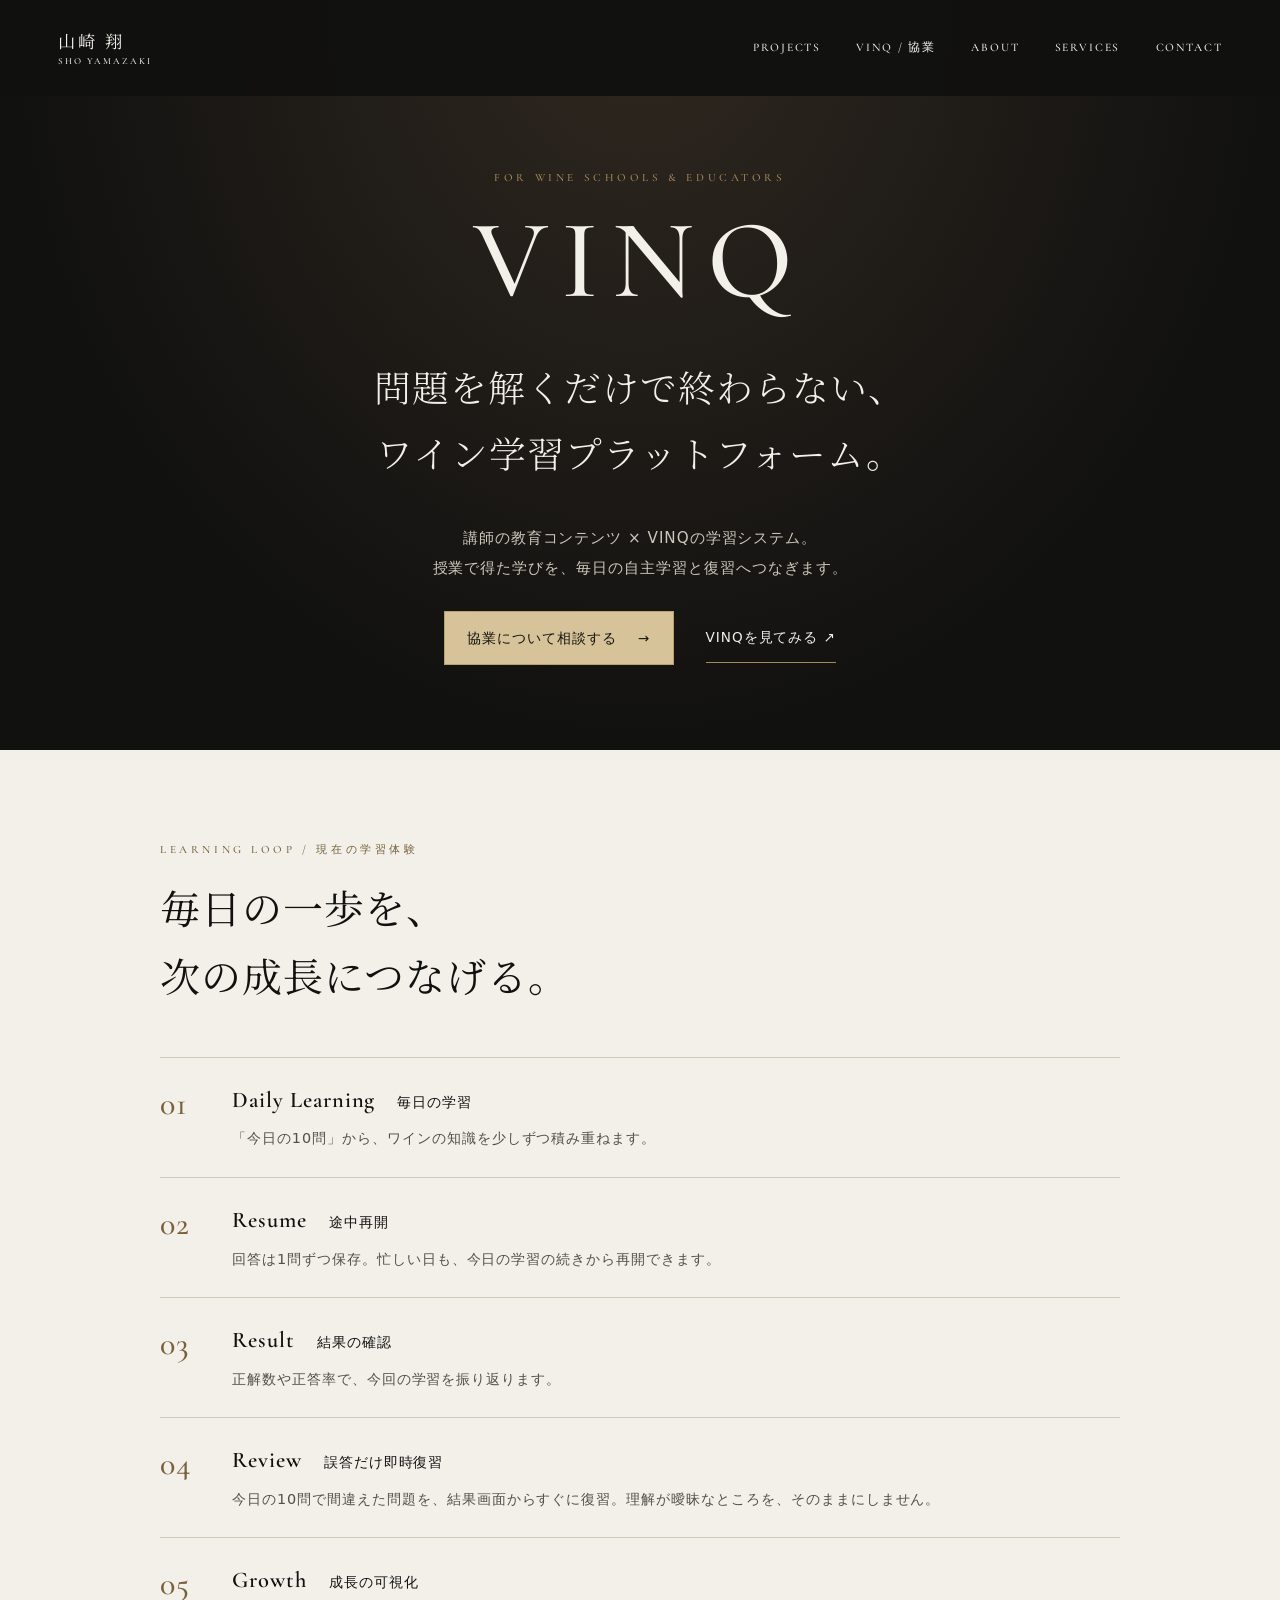
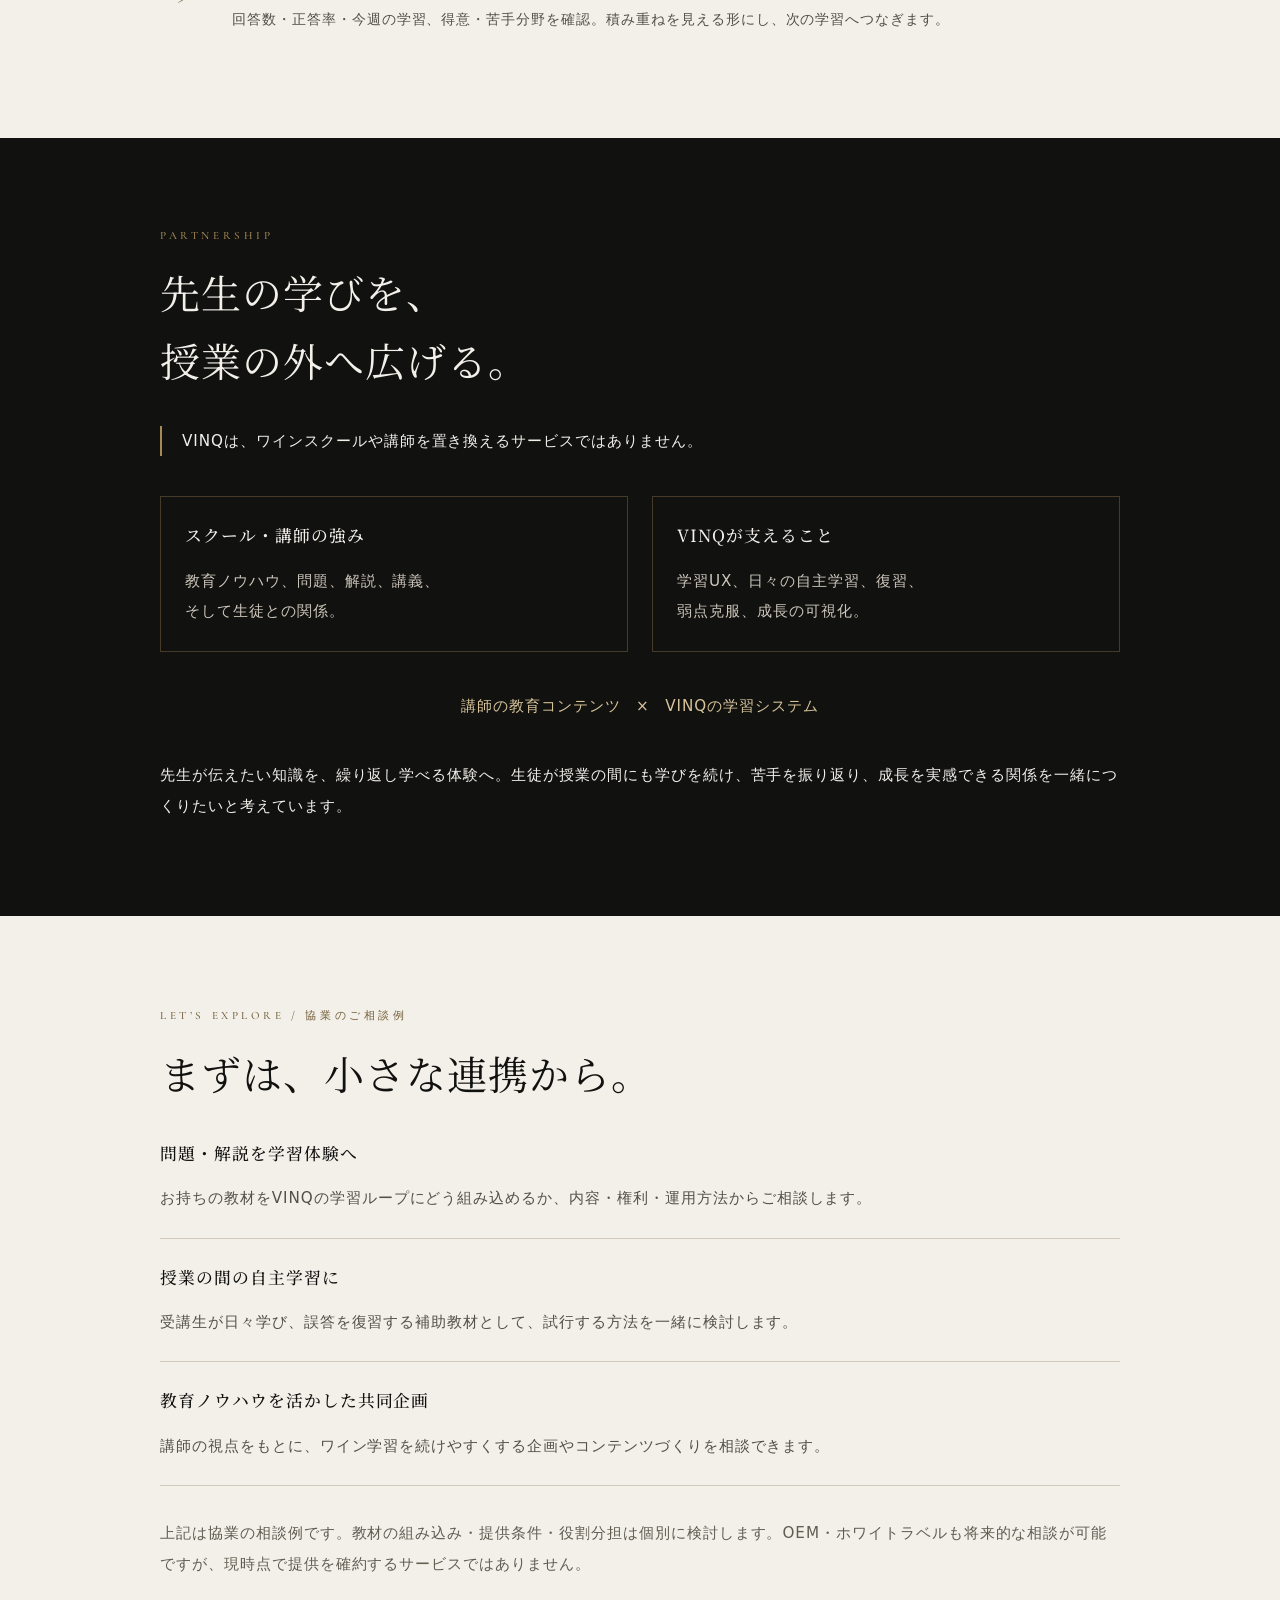
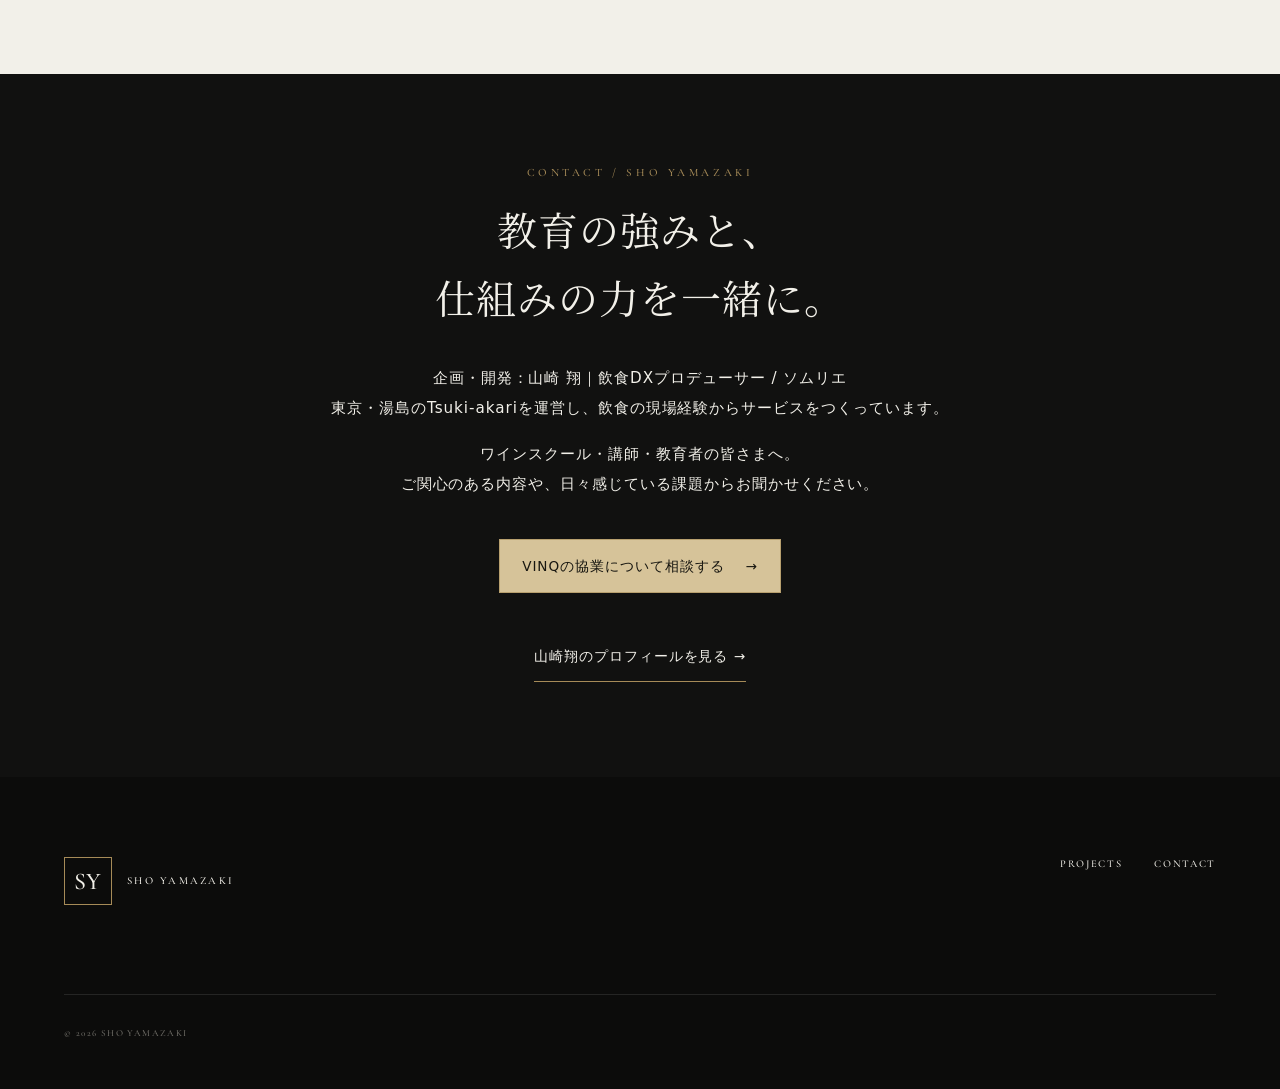
==== vinq/index.html @ 18609dec "Position personal portfolio for food DX and VINQ partnerships" ====
<!doctype html>
<html lang="ja">
<head>
  <meta charset="UTF-8">
  <meta name="viewport" content="width=device-width, initial-scale=1.0">
  <meta name="description" content="講師の教育コンテンツ × VINQの学習システム。毎日の学習・途中再開・結果・誤答復習・成長の可視化で、授業の外の自主学習を支える協業をご相談いただけます。">
  <meta name="theme-color" content="#10100f">
  <meta property="og:title" content="VINQ｜ワインスクール・講師向け協業のご案内">
  <meta property="og:description" content="講師の教育コンテンツ × VINQの学習システム。毎日の学習・途中再開・結果・誤答復習・成長の可視化で、授業の外の自主学習を支える協業をご相談いただけます。">
  <meta property="og:image" content="https://jugged1984-sketch.github.io/sommelier-yamazaki/1000002187.jpg">
  <meta property="og:type" content="website">
  <meta property="og:locale" content="ja_JP">
  <meta property="og:site_name" content="山崎 翔 / Sho Yamazaki">
  <meta name="twitter:card" content="summary_large_image">
  <meta name="twitter:title" content="VINQ｜ワインスクール・講師向け協業のご案内">
  <meta name="twitter:description" content="講師の教育コンテンツ × VINQの学習システム。毎日の学習・途中再開・結果・誤答復習・成長の可視化で、授業の外の自主学習を支える協業をご相談いただけます。">
  <meta name="twitter:image" content="https://jugged1984-sketch.github.io/sommelier-yamazaki/1000002187.jpg">
  <title>VINQ｜ワインスクール・講師向け協業のご案内｜山崎 翔</title>
  <link rel="canonical" href="https://jugged1984-sketch.github.io/sommelier-yamazaki/vinq/">
  <meta property="og:url" content="https://jugged1984-sketch.github.io/sommelier-yamazaki/vinq/">
  <meta property="og:image:alt" content="ワイングラスに注がれる赤ワイン">
  <link rel="icon" href="../favicon.svg" type="image/svg+xml">
  <link rel="preconnect" href="https://fonts.googleapis.com">
  <link rel="preconnect" href="https://fonts.gstatic.com" crossorigin>
  <link href="https://fonts.googleapis.com/css2?family=Cormorant+Garamond:wght@400;500;600&family=Noto+Serif+JP:wght@300;400;500&display=swap" rel="stylesheet">
  <link rel="stylesheet" href="../styles.css">
  <script src="../script.js" defer></script>
</head>
<body class="vinq-page">
  <a class="skip-link" href="#main">本文へ移動</a>
  <header class="site-header" data-header>
    <a class="brand" href="../#top" aria-label="山崎 翔 / Sho Yamazaki ホーム">
      <strong>山崎 翔</strong><small>SHO YAMAZAKI</small>
    </a>
    <button class="menu-button" type="button" aria-expanded="false" aria-controls="navigation"><span></span><span></span><span class="sr-only">メニューを開く</span></button>
    <nav id="navigation" class="navigation" aria-label="メインナビゲーション">
      <a href="../#places">Projects</a><a href="./" aria-current="page">VINQ / 協業</a><a href="../#about">About</a><a href="../#services">Services</a><a href="../#contact">Contact</a>
    </nav>
  </header>


  <main id="main">
    <section class="vinq-intro" aria-labelledby="vinq-title">
      <p class="eyebrow">FOR WINE SCHOOLS &amp; EDUCATORS</p>
      <h1 id="vinq-title">VINQ</h1>
      <p class="vinq-tagline">問題を解くだけで終わらない、<br>ワイン学習プラットフォーム。</p>
      <p class="vinq-intro-copy">講師の教育コンテンツ × VINQの学習システム。<br>授業で得た学びを、毎日の自主学習と復習へつなぎます。</p>
      <div class="hero-actions"><a class="dx-button" href="../?inquiry=vinq#inquiry-form">協業について相談する <span aria-hidden="true">→</span></a><a class="dx-link" href="https://vinq.vercel.app/" target="_blank" rel="noopener noreferrer">VINQを見てみる <span aria-hidden="true">↗</span></a></div>
    </section>
    <section class="vinq-section vinq-paper" aria-labelledby="loop-title">
      <p class="eyebrow">LEARNING LOOP / 現在の学習体験</p><h2 id="loop-title">毎日の一歩を、<br>次の成長につなげる。</h2>
      <ol class="learning-loop">
        <li><span class="step-number">01</span><div><h3>Daily Learning <small>毎日の学習</small></h3><p>「今日の10問」から、ワインの知識を少しずつ積み重ねます。</p></div></li>
        <li><span class="step-number">02</span><div><h3>Resume <small>途中再開</small></h3><p>回答は1問ずつ保存。忙しい日も、今日の学習の続きから再開できます。</p></div></li>
        <li><span class="step-number">03</span><div><h3>Result <small>結果の確認</small></h3><p>正解数や正答率で、今回の学習を振り返ります。</p></div></li>
        <li><span class="step-number">04</span><div><h3>Review <small>誤答だけ即時復習</small></h3><p>今日の10問で間違えた問題を、結果画面からすぐに復習。理解が曖昧なところを、そのままにしません。</p></div></li>
        <li><span class="step-number">05</span><div><h3>Growth <small>成長の可視化</small></h3><p>回答数・正答率・今週の学習、得意・苦手分野を確認。積み重ねを見える形にし、次の学習へつなぎます。</p></div></li>
      </ol>
    </section>
    <section class="vinq-section" aria-labelledby="partner-title">
      <p class="eyebrow">PARTNERSHIP</p><h2 id="partner-title">先生の学びを、<br>授業の外へ広げる。</h2>
      <p class="vinq-statement">VINQは、ワインスクールや講師を置き換えるサービスではありません。</p>
      <div class="partnership-grid"><div><h3>スクール・講師の強み</h3><p>教育ノウハウ、問題、解説、講義、<br>そして生徒との関係。</p></div><div><h3>VINQが支えること</h3><p>学習UX、日々の自主学習、復習、<br>弱点克服、成長の可視化。</p></div></div>
      <p class="partnership-formula">講師の教育コンテンツ <span>×</span> VINQの学習システム</p>
      <p>先生が伝えたい知識を、繰り返し学べる体験へ。生徒が授業の間にも学びを続け、苦手を振り返り、成長を実感できる関係を一緒につくりたいと考えています。</p>
    </section>
    <section class="vinq-section vinq-paper" aria-labelledby="ideas-title">
      <p class="eyebrow">LET’S EXPLORE / 協業のご相談例</p><h2 id="ideas-title">まずは、小さな連携から。</h2>
      <div class="collab-ideas"><article><h3>問題・解説を学習体験へ</h3><p>お持ちの教材をVINQの学習ループにどう組み込めるか、内容・権利・運用方法からご相談します。</p></article><article><h3>授業の間の自主学習に</h3><p>受講生が日々学び、誤答を復習する補助教材として、試行する方法を一緒に検討します。</p></article><article><h3>教育ノウハウを活かした共同企画</h3><p>講師の視点をもとに、ワイン学習を続けやすくする企画やコンテンツづくりを相談できます。</p></article></div>
      <p class="scope-note">上記は協業の相談例です。教材の組み込み・提供条件・役割分担は個別に検討します。OEM・ホワイトラベルも将来的な相談が可能ですが、現時点で提供を確約するサービスではありません。</p>
    </section>
    <section class="vinq-section vinq-closing" aria-labelledby="talk-title">
      <p class="eyebrow">CONTACT / SHO YAMAZAKI</p><h2 id="talk-title">教育の強みと、<br>仕組みの力を一緒に。</h2>
      <p>企画・開発：山崎 翔｜飲食DXプロデューサー / ソムリエ<br>東京・湯島のTsuki-akariを運営し、飲食の現場経験からサービスをつくっています。</p>
      <p>ワインスクール・講師・教育者の皆さまへ。<br>ご関心のある内容や、日々感じている課題からお聞かせください。</p>
      <a class="dx-button" href="../?inquiry=vinq#inquiry-form">VINQの協業について相談する <span aria-hidden="true">→</span></a>
      <p><a class="dx-link" href="../#about">山崎翔のプロフィールを見る →</a></p>
    </section>
  </main>
  <footer><a class="brand footer-brand" href="../"><span>SY</span><small>SHO YAMAZAKI</small></a><div><a href="../#places">PROJECTS</a><a href="../#contact">CONTACT</a></div><p>© <span data-year></span> SHO YAMAZAKI</p></footer>
</body>
</html>
---- styles.css ----
:root{--ink:#111110;--charcoal:#191918;--paper:#f2f0e9;--muted:#a5a197;--gold:#a68b58;--line:rgba(166,139,88,.35);--serif:"Cormorant Garamond","Times New Roman",serif;--jp:"Noto Serif JP",serif}*{box-sizing:border-box}html{scroll-behavior:smooth;overflow-x:hidden}body{margin:0;overflow-x:hidden;background:var(--ink);color:var(--paper);font-family:var(--jp);font-weight:300;letter-spacing:.06em}a{color:inherit;text-decoration:none}.skip-link{position:fixed;top:-4rem;left:1rem;z-index:100;background:var(--paper);color:var(--ink);padding:.8rem}.skip-link:focus{top:1rem}.sr-only{position:absolute;width:1px;height:1px;overflow:hidden;clip:rect(0,0,0,0)}.site-header{position:fixed;z-index:20;top:0;left:0;width:100%;height:96px;padding:0 4.5vw;display:flex;align-items:center;justify-content:space-between;border-bottom:1px solid transparent;transition:.4s}.site-header.scrolled{height:72px;background:rgba(17,17,16,.94);border-color:rgba(255,255,255,.1);backdrop-filter:blur(12px)}.brand{display:flex;align-items:center;gap:15px}.brand>span{font:500 1.5rem var(--serif);letter-spacing:.04em;border:1px solid var(--gold);width:48px;height:48px;display:grid;place-items:center}.brand small{font:500 .67rem var(--serif);letter-spacing:.21em;line-height:1.5;max-width:115px}.navigation{display:flex;gap:2.2rem;font:500 .72rem var(--serif);letter-spacing:.16em;text-transform:uppercase}.navigation a{position:relative}.navigation a:after{content:"";position:absolute;left:0;bottom:-8px;width:0;border-bottom:1px solid var(--gold);transition:.3s}.navigation a:hover:after,.navigation a:focus-visible:after{width:100%}.menu-button{display:none;background:none;border:0;color:white}.hero{height:100svh;min-height:680px;position:relative;display:grid;place-items:center;overflow:hidden;background:radial-gradient(circle at 68% 48%,#382922 0,transparent 23%),linear-gradient(120deg,#0d0d0c 15%,#191817 58%,#0d0d0c)}.hero:before{content:"";position:absolute;inset:0;opacity:.22;background:repeating-linear-gradient(118deg,transparent 0 80px,rgba(255,255,255,.03) 81px 82px)}.hero-glow{position:absolute;width:28vw;height:70vh;right:14%;top:16%;border-radius:50%;background:radial-gradient(ellipse,rgba(144,45,32,.38),rgba(10,10,9,0) 67%);filter:blur(15px);transform:rotate(-18deg)}.hero-inner{text-align:center;z-index:1}.eyebrow{font:500 .7rem var(--serif);letter-spacing:.32em;color:var(--gold);text-transform:uppercase}.hero h1{margin:2.5rem 0 2rem;font:400 clamp(4.2rem,10.5vw,10.5rem)/.72 var(--serif);letter-spacing:.02em}.hero h1 span{display:block}.hero h1 span:last-child{font-size:.62em;letter-spacing:.14em;margin-top:.6em}.hero-copy{font-size:clamp(1.1rem,1.7vw,1.5rem);line-height:2.15;letter-spacing:.17em}.scroll-cue{position:absolute;bottom:0;left:5vw;display:flex;flex-direction:column;align-items:center;gap:12px;font:500 .58rem var(--serif);letter-spacing:.25em}.scroll-cue i{height:65px;border-left:1px solid var(--gold)}.section{padding:10rem 6vw;display:grid;grid-template-columns:10% 1fr 36%;gap:7vw}.section-label{color:var(--gold);font:500 .65rem var(--serif);letter-spacing:.26em}.section-label span{display:block;padding-bottom:1.2rem;border-bottom:1px solid var(--line)}.section-label p{writing-mode:vertical-rl;margin:1.5rem auto}.about{background:var(--paper);color:var(--ink);align-items:center}.about h2,.services h2{font-size:clamp(2.2rem,4vw,4rem);font-weight:400;line-height:1.65;margin:1rem 0 3rem}.about h2 span,.services h2 span{display:block;white-space:nowrap}.about-copy{max-width:550px;font-size:.94rem;line-height:2.4;color:#4f4c46}.portrait{height:620px;position:relative;display:grid;place-items:center;background:linear-gradient(145deg,#36332e,#171716);color:var(--paper);overflow:hidden}.portrait:after{content:"";position:absolute;width:180px;height:80%;border-radius:50% 50% 10% 10%;background:linear-gradient(#6c6358,#232220);filter:blur(18px);opacity:.55}.monogram{font:400 9rem var(--serif);opacity:.08}.placeholder>p{position:absolute;z-index:2;bottom:25px;left:30px;font:500 .62rem var(--serif);letter-spacing:.2em}.placeholder>p span{color:var(--muted);line-height:2}.project{min-height:760px;display:grid;grid-template-columns:1.08fr .92fr}.project-light{background:var(--paper);color:var(--ink)}.project-dark{background:#181817}.project-visual{min-height:620px;position:relative;background:linear-gradient(130deg,rgba(255,255,255,.025),transparent 40%),radial-gradient(circle at 28% 35%,rgba(117,67,45,.22),transparent 36%),linear-gradient(145deg,#302b27,#121211 72%);overflow:hidden}.project-visual:after{content:"";position:absolute;inset:0;background:linear-gradient(180deg,transparent 55%,rgba(0,0,0,.45)),repeating-linear-gradient(115deg,transparent 0 110px,rgba(255,255,255,.018) 111px 112px)}.project-visual>span{position:absolute;z-index:1;bottom:3rem;left:3rem;color:#ddd;font:500 .61rem var(--serif);letter-spacing:.25em}.project-light .project-visual{order:2;background:linear-gradient(145deg,rgba(255,255,255,.05),transparent 42%),radial-gradient(circle at 70% 32%,rgba(135,80,58,.2),transparent 35%),linear-gradient(140deg,#4b4540,#191817 70%)}.project-content{padding:9vw;display:flex;flex-direction:column;justify-content:center;align-items:flex-start}.project-content h2{font:400 clamp(4rem,7vw,7rem)/1 var(--serif);margin:1.5rem 0}.project-content>p:not(.eyebrow,.ja-title,.formula){max-width:480px;color:var(--muted);line-height:2.3;font-size:.9rem}.project-light .project-content>p{color:#55514c}.ja-title{font-size:1.1rem;margin:0 0 2rem}.formula{font:400 clamp(1.15rem,2vw,1.6rem) var(--serif);letter-spacing:.05em}.formula i{color:var(--gold);padding:0 .35em}.text-link{font:500 .7rem var(--serif);letter-spacing:.2em;border-bottom:1px solid var(--gold);padding:1rem 0;margin-top:2rem;transition:color .25s,padding .25s}.text-link span{margin-left:2rem;color:var(--gold)}.text-link:hover,.text-link:focus-visible{color:var(--gold);padding-right:.5rem}.services{grid-template-columns:10% 1fr 48%;background:#141413}.service-list{list-style:none;padding:0;margin:0}.service-list li{border-top:1px solid rgba(255,255,255,.13)}.service-list li:last-child{border-bottom:1px solid rgba(255,255,255,.13)}.service-list a{display:grid;grid-template-columns:3rem minmax(0,1fr) auto 1rem;align-items:center;gap:1rem;padding:1.5rem 0;transition:padding .25s,background .25s}.service-list a:hover,.service-list a:focus-visible{padding-right:.5rem;padding-left:.5rem;background:rgba(255,255,255,.025)}.service-list span{font:500 .65rem var(--serif);color:var(--gold)}.service-list h3{font-size:.95rem;font-weight:400;margin:0;word-break:keep-all;overflow-wrap:normal}.service-list p{font:400 .72rem var(--serif);color:#77746d;margin:0}.service-list i{color:var(--gold);font-style:normal}.philosophy{background:#292824;text-align:center;padding:11rem 5vw;position:relative;overflow:hidden}.philosophy-mark{position:absolute;left:50%;top:2rem;transform:translateX(-50%);font:400 26rem var(--serif);color:rgba(255,255,255,.025)}.philosophy h2{font-size:clamp(2.5rem,5vw,5.2rem);font-weight:300;line-height:1.55;letter-spacing:.12em;margin:2rem}.philosophy>p:not(.eyebrow){color:#aaa69c;line-height:2.4;font-size:.9rem}.philosophy-words{max-width:900px;margin:6rem auto 0;display:flex;align-items:center;justify-content:space-between;font:500 .65rem var(--serif);letter-spacing:.2em}.philosophy-words i{width:40px;border-top:1px solid var(--gold)}.contact{background:var(--paper);color:var(--ink);text-align:center;padding:10rem 5vw}.contact h2{font-size:clamp(2.4rem,4.4vw,4.7rem);font-weight:300;line-height:1.55;margin:2rem}.contact>p:not(.eyebrow,.contact-note){color:#68645e;line-height:2.2;font-size:.9rem}.contact-button{width:min(480px,100%);min-height:110px;margin:4rem auto 1.5rem;border:1px solid var(--gold);background:var(--ink);color:var(--paper);display:grid;grid-template-columns:1fr auto;grid-template-rows:1fr 1fr;text-align:left;padding:1.7rem 2.2rem;box-shadow:0 14px 35px rgba(17,17,16,.12);transition:transform .3s,background .3s,box-shadow .3s}.contact-button:hover,.contact-button:focus-visible{background:#292824;transform:translateY(-3px);box-shadow:0 20px 45px rgba(17,17,16,.2)}.contact-button span{font-size:1rem}.contact-button small{font:500 .6rem var(--serif);letter-spacing:.23em;color:var(--gold)}.contact-button i{grid-row:1/3;grid-column:2;align-self:center;color:var(--gold);font-style:normal}.contact-note{font-size:.65rem;color:#99958e}footer{padding:5rem 5vw 2.5rem;background:#0c0c0b;display:grid;grid-template-columns:1fr 1fr;gap:5rem}footer>div{display:flex;justify-content:flex-end;gap:2rem;font:500 .65rem var(--serif);letter-spacing:.16em}footer>p{grid-column:1/3;border-top:1px solid rgba(255,255,255,.1);padding-top:2rem;color:#706e68;font:500 .58rem var(--serif);letter-spacing:.15em}.reveal{animation:appear 1.2s both}.hero h1{animation-delay:.15s}.hero-copy{animation-delay:.3s}@keyframes appear{from{opacity:0;transform:translateY(24px)}to{opacity:1;transform:none}}@media(max-width:850px){.site-header{height:76px;padding:0 22px}.brand>span{width:40px;height:40px}.navigation{position:fixed;inset:0;background:#10100f;display:flex;flex-direction:column;justify-content:center;align-items:center;gap:2.5rem;font-size:1rem;visibility:hidden;opacity:0;transition:.3s}.navigation.open{visibility:visible;opacity:1}.menu-button{display:block;position:relative;z-index:2;width:38px;height:38px}.menu-button span:not(.sr-only){display:block;border-top:1px solid currentColor;margin:7px}.hero h1{font-size:clamp(3.2rem,16vw,6rem)}.hero-glow{width:80vw;right:-5%}.section{padding:7rem 24px;display:block}.section-label{display:none}.about h2,.services h2{font-size:2.2rem}.portrait{height:480px;margin-top:4rem}.project{display:flex;flex-direction:column;min-height:0}.project-light .project-visual{order:0}.project-visual{min-height:430px}.project-content{padding:6rem 24px}.project-content h2{font-size:4rem}.services-head{margin-bottom:4rem}.service-list li{grid-template-columns:2rem 1fr}.service-list li p{grid-column:2}.philosophy{padding:7rem 22px}.philosophy h2{font-size:2.2rem;margin:2rem 0}.philosophy>p:not(.eyebrow){text-align:left}.philosophy-words{flex-wrap:wrap;gap:1rem;justify-content:center;margin-top:4rem}.philosophy-words i{width:12px}.contact{padding:7rem 22px}.contact h2{font-size:2.1rem;margin:2rem 0}.contact br{display:none}footer{display:block;padding:4rem 24px 2rem}footer>div{justify-content:flex-start;flex-wrap:wrap;margin:3rem 0}footer>p{margin-top:2rem}.footer-brand small{display:block}}@media(prefers-reduced-motion:reduce){*{scroll-behavior:auto!important;animation:none!important;transition:none!important}}

/* Editorial photography */
.hero-image {
  position: absolute;
  inset: 0;
  width: 100%;
  height: 100%;
  object-fit: cover;
  object-position: center 48%;
  filter: saturate(.78) contrast(1.06);
  transform: scale(1.01);
}

.hero::before {
  z-index: 1;
  opacity: 1;
  background:
    linear-gradient(90deg, rgba(7, 7, 6, .73) 0%, rgba(8, 8, 7, .35) 44%, rgba(7, 7, 6, .52) 100%),
    linear-gradient(180deg, rgba(7, 7, 6, .54) 0%, transparent 34%, rgba(7, 7, 6, .68) 100%);
}

.hero-glow { z-index: 1; opacity: .45; }
.hero-inner { position: relative; z-index: 2; text-shadow: 0 2px 32px rgba(0, 0, 0, .75); }
.scroll-cue { z-index: 2; }

.portrait {
  margin: 0;
  display: block;
  box-shadow: 0 25px 65px rgba(38, 32, 22, .22);
}

.portrait::after {
  inset: 0;
  width: auto;
  height: auto;
  border-radius: 0;
  background: linear-gradient(180deg, transparent 55%, rgba(8, 8, 7, .76) 100%);
  filter: none;
  opacity: 1;
}

.portrait img {
  width: 100%;
  height: 100%;
  display: block;
  object-fit: cover;
  object-position: 58% 48%;
  filter: saturate(.82) contrast(1.03);
}

.portrait figcaption {
  position: absolute;
  z-index: 2;
  right: 28px;
  bottom: 26px;
  left: 28px;
  display: flex;
  align-items: flex-end;
  justify-content: space-between;
  gap: 1rem;
  font: 500 .75rem var(--serif);
  letter-spacing: .2em;
}

.portrait figcaption small { color: #c8c3b8; font-size: .55rem; }

/* Profile details */
.profile-name { display: flex; align-items: baseline; gap: 1rem; margin-bottom: 1.5rem; color: var(--ink); }
.profile-name strong { font-size: 1.15rem; font-weight: 500; letter-spacing: .12em; }
.profile-name span { font: 500 .72rem var(--serif); color: var(--gold); letter-spacing: .16em; }
.profile-statement { margin: 2rem 0; padding: 1.5rem 0 1.5rem 1.5rem; border-left: 1px solid var(--gold); color: var(--ink); font-size: 1rem; line-height: 2.1; }
.career { margin-top: 2.75rem; padding-top: 1.75rem; border-top: 1px solid rgba(17,17,16,.14); font-size: .78rem; line-height: 2; color: #625e57; }
.career-title { margin: 0 0 1rem; font: 500 .62rem var(--serif); letter-spacing: .25em; color: var(--gold); }
.career > p { margin: .75rem 0; }
.career ul { display: flex; flex-wrap: wrap; gap: .25rem 1.25rem; margin: .7rem 0 1.25rem; padding: 0; list-style: none; font: 500 .72rem var(--serif); letter-spacing: .08em; color: var(--ink); }
.career li:not(:last-child)::after { content: "·"; margin-left: 1.25rem; color: var(--gold); }

/* Contact routes */
.inquiry-list { width: min(920px, 100%); margin: 3.5rem auto 0; padding: 1.5rem 0; border-top: 1px solid rgba(17,17,16,.15); border-bottom: 1px solid rgba(17,17,16,.15); display: grid; grid-template-columns: repeat(4, 1fr); gap: 1rem 1.5rem; list-style: none; color: #5d5952; font-size: .72rem; line-height: 1.7; }
.inquiry-list li::before { content: "—"; margin-right: .6em; color: var(--gold); }
.contact-actions { width: min(920px, 100%); margin: 3.5rem auto 1.5rem; display: grid; grid-template-columns: 1.35fr 1fr 1fr; gap: 1rem; }
.contact-actions .contact-button { width: 100%; min-height: 120px; margin: 0; }
.contact-button-secondary { background: transparent; color: var(--ink); box-shadow: none; }
.contact-button-secondary:hover,.contact-button-secondary:focus-visible { color: var(--paper); }

/* Inquiry form */
.inquiry-panel { scroll-margin-top: 90px; width: min(1040px, 100%); margin: 7rem auto 0; padding: clamp(4rem, 7vw, 6.5rem) clamp(2rem, 8vw, 8rem); background: #ebe8df; color: var(--ink); text-align: left; border: 1px solid rgba(17,17,16,.12); border-top-color: var(--gold); box-shadow: 0 28px 70px rgba(17,17,16,.11); }
.inquiry-heading { width: min(760px, 100%); margin: 0 auto clamp(3.5rem, 6vw, 5rem); padding-bottom: 2.75rem; border-bottom: 1px solid rgba(17,17,16,.16); }
.inquiry-heading h3 { margin: 1.25rem 0 1.5rem; font-size: clamp(2rem, 3.2vw, 3.3rem); font-weight: 300; line-height: 1.55; letter-spacing: .1em; }
.inquiry-heading > p:last-child { margin-bottom: 0; color: #625e57; font-size: .78rem; line-height: 2.2; }
.inquiry-form { width: min(760px, 100%); margin: 0 auto; display: grid; grid-template-columns: minmax(0, 1fr); gap: 2.5rem; }
.form-field { min-width: 0; }
.form-field-full { grid-column: 1; }
.form-field label { display: flex; align-items: baseline; justify-content: flex-start; gap: .8rem; margin-bottom: .9rem; color: #302e2a; font-size: .78rem; letter-spacing: .11em; }
.form-field label span { color: var(--gold); font: 600 .5rem var(--serif); letter-spacing: .2em; text-transform: uppercase; }
.form-field input,.form-field select,.form-field textarea { -webkit-appearance: none; appearance: none; display: block; width: 100%; max-width: 100%; margin: 0; border: 1px solid rgba(17,17,16,.28); border-radius: 0; outline: 0; background: rgba(242,240,233,.45); color: var(--ink); font: 300 16px/1.7 var(--jp); letter-spacing: .05em; box-shadow: none; transition: border-color .25s, background-color .25s, box-shadow .25s; }
.form-field input,.form-field select { min-height: 62px; padding: .9rem 1.1rem; }
.form-field textarea { min-height: 240px; padding: 1rem 1.1rem; resize: vertical; }
.form-field input:hover,.form-field select:hover,.form-field textarea:hover { border-color: rgba(166,139,88,.8); }
.form-field input:focus-visible,.form-field select:focus-visible,.form-field textarea:focus-visible { border-color: var(--gold); background: var(--paper); box-shadow: 0 0 0 2px rgba(166,139,88,.16); }
.select-wrap { position: relative; width: 100%; }
.select-wrap::after { content: "⌄"; position: absolute; top: 50%; right: 1.15rem; color: var(--gold); pointer-events: none; transform: translateY(-58%); }
.form-field select { padding-right: 3.25rem; cursor: pointer; }
.form-field select:invalid { color: #77736b; }
.form-submit { padding-top: .5rem; }
.form-submit button { -webkit-appearance: none; appearance: none; width: 100%; max-width: 100%; min-height: 94px; margin: 0; border: 1px solid var(--ink); border-radius: 0; background: var(--ink); color: var(--paper); display: grid; grid-template-columns: 1fr auto; grid-template-rows: 1fr 1fr; align-items: center; padding: 1.5rem 1.75rem; text-align: left; font: inherit; box-shadow: none; cursor: pointer; transition: border-color .25s, background-color .25s, color .25s, transform .25s, box-shadow .25s, opacity .25s; }
.form-submit button span { font: 600 .82rem var(--serif); letter-spacing: .22em; }
.form-submit button small { font: 400 .65rem var(--jp); letter-spacing: .12em; color: #c7c2b7; }
.form-submit button i { grid-row: 1 / 3; grid-column: 2; color: var(--gold); font-style: normal; font-size: 1.25rem; transition: transform .25s; }
.form-submit button:hover { border-color: var(--gold); background: #292824; transform: translateY(-2px); box-shadow: 0 14px 30px rgba(17,17,16,.14); }
.form-submit button:hover i { transform: translateX(4px); }
.form-submit button:focus-visible { border-color: var(--gold); outline: 2px solid var(--gold); outline-offset: 4px; }
.form-submit button:disabled { border-color: #77736b; background: #77736b; opacity: .68; cursor: wait; transform: none; box-shadow: none; }
.form-submit button:disabled i { transform: none; }
.form-status { min-height: 1.8em; margin: 1rem 0 0; color: #6d6961; font-size: .75rem; line-height: 1.8; }
.form-status.is-success { color: #59683f; }
.form-status.is-error { color: #994f44; }

@media (max-width: 850px) {
  .hero { min-height: 620px; }
  .hero-image { object-position: 54% center; }
  .hero::before {
    background:
      linear-gradient(90deg, rgba(7, 7, 6, .62), rgba(7, 7, 6, .42)),
      linear-gradient(180deg, rgba(7, 7, 6, .64) 0%, transparent 35%, rgba(7, 7, 6, .75) 100%);
  }
  .hero h1 { line-height: .78; }
  .hero h1 span:last-child { letter-spacing: .09em; }
  .portrait { height: min(128vw, 620px); }
  .portrait img { object-position: 58% center; }
  .portrait figcaption { right: 20px; bottom: 20px; left: 20px; }
  .portrait figcaption small { display: none; }
  .career ul { display: block; }
  .career li::after { display: none; }
  .inquiry-list { grid-template-columns: repeat(2, 1fr); text-align: left; }
  .contact-actions { grid-template-columns: 1fr; }
  .contact-actions .contact-button { min-height: 100px; }
  .inquiry-panel { margin-top: 5rem; padding: 3.75rem clamp(1.25rem, 6vw, 2.5rem); }
  .inquiry-heading { margin-bottom: 3rem; padding-bottom: 2.25rem; }
  .inquiry-form { gap: 2rem; }
  .form-field input,.form-field select,.form-field textarea,.form-submit button { width: 100%; max-width: 100%; }
  .form-field textarea { min-height: 220px; }
}

/* Responsive typography and touch-target refinements */
@media (max-width: 850px) {
  .about h2,
  .services h2 { font-size: clamp(1.45rem, 7vw, 2.2rem); letter-spacing: .025em; }
  .project-visual { min-height: clamp(300px, 92vw, 430px); }
  .project-visual > span { bottom: 1.75rem; left: 1.5rem; }
  .service-list a { grid-template-columns: 2rem minmax(0, 1fr) 1rem; min-height: 86px; }
  .service-list a p { grid-column: 2; }
  .service-list a i { grid-column: 3; grid-row: 1 / 3; }
  .service-list h3 { font-size: .9rem; }
  .contact-button { margin-top: 3rem; padding: 1.5rem; }
}

@media (max-width: 380px) {
  .site-header { padding-right: 16px; padding-left: 16px; }
  .brand { gap: 10px; }
  .brand small { max-width: 100px; font-size: .58rem; }
  .section, .project-content, .philosophy, .contact { padding-right: 18px; padding-left: 18px; }
  .hero h1 { font-size: 3rem; }
  footer { padding-right: 18px; padding-left: 18px; }
}

/* Sho Yamazaki personal brand */
.site-header .brand { flex-direction: column; align-items: flex-start; gap: 3px; }
.site-header .brand strong { font: 400 1.08rem var(--jp); letter-spacing: .18em; white-space: nowrap; }
.site-header .brand small { max-width: none; font-size: .58rem; letter-spacing: .22em; line-height: 1.2; white-space: nowrap; }

.hero-inner { width: min(980px, calc(100% - 48px)); }
.hero .eyebrow { margin: 0 0 clamp(1.35rem, 3vh, 2.3rem); }
.hero h1.hero-brand { margin: 0; font: inherit; line-height: 1; letter-spacing: normal; }
.hero-logo-frame { display: block; width: min(100%, 900px); aspect-ratio: 3.55 / 1; margin: 0 auto; overflow: hidden; }
.hero h1 .hero-logo-frame img { display: block; width: 100%; height: auto; transform: translateY(-8.5%); clip-path: polygon(0 0,100% 0,100% 71%,80% 71%,80% 63%,0 63%); filter: drop-shadow(0 4px 18px rgba(0,0,0,.35)); }
.hero h1 .hero-name { display: block; margin-top: clamp(1rem, 2vh, 1.45rem); color: var(--paper); font: 500 clamp(.82rem, 1.25vw, 1.05rem)/1.2 var(--serif); letter-spacing: .38em; }
.hero-divider { display: block; width: 42px; margin: clamp(.9rem, 1.8vh, 1.3rem) auto 0; border-top: 1px solid var(--gold); }
.hero-role { margin: clamp(.9rem, 1.8vh, 1.3rem) 0 0; font-size: clamp(.82rem, 1.1vw, 1rem); font-weight: 300; letter-spacing: .18em; }
.hero-fields { margin: clamp(.7rem, 1.4vh, 1rem) 0 0; color: var(--gold); font: 500 clamp(.55rem, .75vw, .68rem)/1.4 var(--serif); letter-spacing: .28em; }
.hero-copy { margin: clamp(2.6rem, 5.5vh, 4rem) 0 0; }
.hero-role { animation-delay: .25s; }
.hero-fields { animation-delay: .32s; }
.hero-copy { animation-delay: .42s; }

@media (max-width: 850px) {
  .site-header .brand { gap: 2px; }
  .site-header .brand strong { font-size: .92rem; letter-spacing: .14em; }
  .site-header .brand small { font-size: .5rem; letter-spacing: .18em; }
  .hero { min-height: 680px; }
  .hero-inner { width: calc(100% - 40px); padding-top: 3rem; }
  .hero-logo-frame { width: min(100%, 620px); }
  .hero h1 .hero-name { margin-top: 1rem; font-size: .78rem; letter-spacing: .3em; }
  .hero-divider { width: 36px; margin-top: 1rem; }
  .hero-role { margin-top: 1rem; font-size: .78rem; letter-spacing: .12em; }
  .hero-fields { max-width: 100%; margin-top: .75rem; font-size: .52rem; letter-spacing: .15em; white-space: nowrap; }
  .hero-copy { margin-top: 2.75rem; font-size: clamp(.98rem, 4.4vw, 1.15rem); line-height: 2; letter-spacing: .12em; }
}

@media (max-width: 380px) {
  .site-header .brand small { max-width: none; font-size: .48rem; }
  .hero-inner { width: calc(100% - 32px); }
  .hero h1.hero-brand { font-size: inherit; }
  .hero h1 .hero-name { letter-spacing: .25em; }
  .hero-role { font-size: .73rem; letter-spacing: .08em; }
  .hero-fields { font-size: .48rem; letter-spacing: .09em; }
}

/* Partnership portfolio: reuse the existing palette, photography and type. */
[id] { scroll-margin-top: 94px; }
.hero { height: auto; min-height: min(900px, 100svh); padding: 120px 0 90px; }
.hero-logo-frame { width: min(68%, 480px); }
.hero .hero-role { font-size: clamp(.95rem, 1.5vw, 1.25rem); letter-spacing: .07em; }
.hero .hero-copy { margin-top: 1.7rem; font-size: clamp(1.55rem, 2.8vw, 2.6rem); line-height: 1.65; letter-spacing: .09em; }
.hero-summary { max-width: 620px; margin: 1.25rem auto 0; font-family: system-ui, sans-serif; font-size: .9rem; line-height: 1.9; color: #e1ded6; }
.hero-actions { display: flex; flex-wrap: wrap; justify-content: center; align-items: center; gap: 1rem 2rem; margin-top: 1.7rem; }
.dx-button { display: inline-flex; align-items: center; justify-content: space-between; gap: 1.3rem; min-height: 48px; padding: 1rem 1.4rem; border: 1px solid #b8a06f; background: #d6c399; color: #171610; font: 500 .85rem/1.5 system-ui, sans-serif; text-shadow: none; }
.dx-button:hover { background: #ecdfc1; }
.dx-link { display: inline-block; padding: .8rem 0; border-bottom: 1px solid var(--gold); font: 400 .85rem/1.7 system-ui, sans-serif; }
.dx-button:focus-visible, .dx-link:focus-visible, .dx-card a:focus-visible { outline: 2px solid var(--gold); outline-offset: 5px; }
.dx-projects { padding: 5rem max(24px, 7vw); background: var(--charcoal); }
.dx-heading { max-width: 1100px; margin: 0 auto 2.5rem; }
.dx-heading h2 { margin: .8rem 0; font: 500 clamp(2.2rem, 4vw, 3.2rem)/1.1 var(--serif); letter-spacing: .1em; }
.dx-heading > p:last-child { font-size: .9rem; line-height: 1.8; }
.dx-project-grid { display: grid; grid-template-columns: repeat(2,minmax(0,1fr)); gap: 1.25rem; max-width: 1100px; margin: auto; }
.dx-card { display: flex; flex-direction: column; padding: clamp(1.5rem,3vw,2.7rem); border: 1px solid var(--line); background: #141413; }
.dx-card-featured { border-color: #b59c68; background: #25221c; }
.dx-card .eyebrow { font-size: .68rem; line-height: 1.8; letter-spacing: .13em; }
.dx-card h3 { margin: .6rem 0 1rem; font: 500 clamp(2.5rem,4vw,3.1rem)/1.1 var(--serif); }
.dx-card > p:not(.eyebrow) { font: 400 .9rem/1.95 system-ui,sans-serif; color: #c5c1b8; margin: .5rem 0; }
.dx-card > p.dx-card-lead { color: var(--paper); font: 400 1.05rem/1.8 var(--jp); }
.dx-card .text-link { margin-top: auto; padding-top: 1.5rem; align-self: flex-start; font-size: .8rem; }
.dx-other { max-width: 1100px; margin: 2rem auto 0; font: 400 .8rem/2 system-ui,sans-serif; color: #c5c1b8; }
.dx-other a { display: inline-block; text-decoration: underline; text-underline-offset: 4px; }
.profile-role { font-size: .9rem; color: #63512f; }
.vinq-page .site-header { background: rgba(17,17,16,.97); }
.vinq-intro { padding: 160px 24px 85px; text-align: center; background: radial-gradient(ellipse at top, #302820, #111110 70%); }
.vinq-intro h1 { font: 500 clamp(4rem,10vw,7rem)/1 var(--serif); letter-spacing: .12em; margin: 1.3rem 0 2rem; }
.vinq-tagline { font-size: clamp(1.3rem,3vw,2.3rem); line-height: 1.8; }
.vinq-intro-copy { max-width: 700px; margin: auto; font: 400 .95rem/2 system-ui,sans-serif; color: #cdc7bb; }
.vinq-section { padding: 5rem max(24px, calc((100% - 960px)/2)); }
.vinq-section h2 { font-size: clamp(1.6rem,3.2vw,2.5rem); font-weight: 400; line-height: 1.7; margin: 1rem 0 2rem; }
.vinq-section > p:not(.eyebrow), .vinq-section article p, .partnership-grid p { font: 400 .95rem/2 system-ui,sans-serif; }
.vinq-paper { background: var(--paper); color: var(--ink); }
.vinq-paper .eyebrow { color: #75603b; }
.learning-loop { list-style: none; padding: 0; margin: 3rem 0 0; }
.learning-loop li { display: grid; grid-template-columns: 3.5rem minmax(0,1fr); gap: 1rem; padding: 1.5rem 0; border-top: 1px solid #d1caba; }
.step-number { font: 500 2rem/1.4 var(--serif); color: #79613b; }
.learning-loop h3 { margin: 0 0 .5rem; font: 600 1.4rem/1.6 var(--serif); }
.learning-loop small { display: inline-block; margin-left: 1rem; font: 500 .85rem/1.6 system-ui,sans-serif; }
.learning-loop p { margin: 0; font: 400 .9rem/1.9 system-ui,sans-serif; color: #545047; }
.vinq-statement { border-left: 2px solid var(--gold); padding-left: 1.25rem; }
.partnership-grid { display: grid; grid-template-columns: repeat(2,minmax(0,1fr)); gap: 1.5rem; margin-top: 2.5rem; }
.partnership-grid > div { padding: 1.5rem; border: 1px solid var(--line); }
.partnership-grid h3, .collab-ideas h3 { font: 500 1.05rem/1.7 var(--jp); margin: 0 0 1rem; }
.partnership-grid p { color: #cdc7bb; margin: 0; }
.vinq-section .partnership-formula { text-align: center; font-size: 1.15rem; padding: 1.5rem 0; color: #d8c49a; }
.partnership-formula span { padding: 0 .6rem; }
.collab-ideas { display: grid; gap: 1.5rem; }
.collab-ideas article { border-bottom: 1px solid #d1caba; padding-bottom: 1rem; }
.collab-ideas p { color: #545047; margin: .5rem 0; }
.vinq-section .scope-note { margin-top: 2rem; font-size: .8rem; color: #625c51; }
.vinq-closing { text-align: center; }
.vinq-closing .dx-button { margin: 1.5rem 0; }
@media(max-width:850px) {
  .hero { min-height: 100svh; padding: 110px 0 76px; }
  .hero-inner { padding-top: 0; }
  .hero-logo-frame { width: min(85%,390px); }
  .hero .eyebrow { margin-bottom: 1rem; }
  .hero .hero-role { font-size: clamp(.84rem,3.6vw,1.1rem); }
  .hero .hero-copy { margin-top: 1.6rem; }
  .hero-summary { max-width: 480px; font-size: .82rem; }
  .hero-actions { gap: .6rem 1.5rem; }
  .hero .scroll-cue { display: none; }
  .dx-projects { padding: 4rem 22px; }
  .dx-project-grid, .partnership-grid { grid-template-columns: minmax(0,1fr); }
  .dx-card { padding: 1.6rem; }
  .vinq-intro { padding: 125px 22px 65px; }
  .vinq-intro-copy br { display: none; }
  .vinq-section { padding: 4rem 22px; }
  .learning-loop li { grid-template-columns: 2.4rem minmax(0,1fr); gap: .65rem; }
  .learning-loop small { display: block; margin-left: 0; }
  .partnership-formula span { display: block; }
}
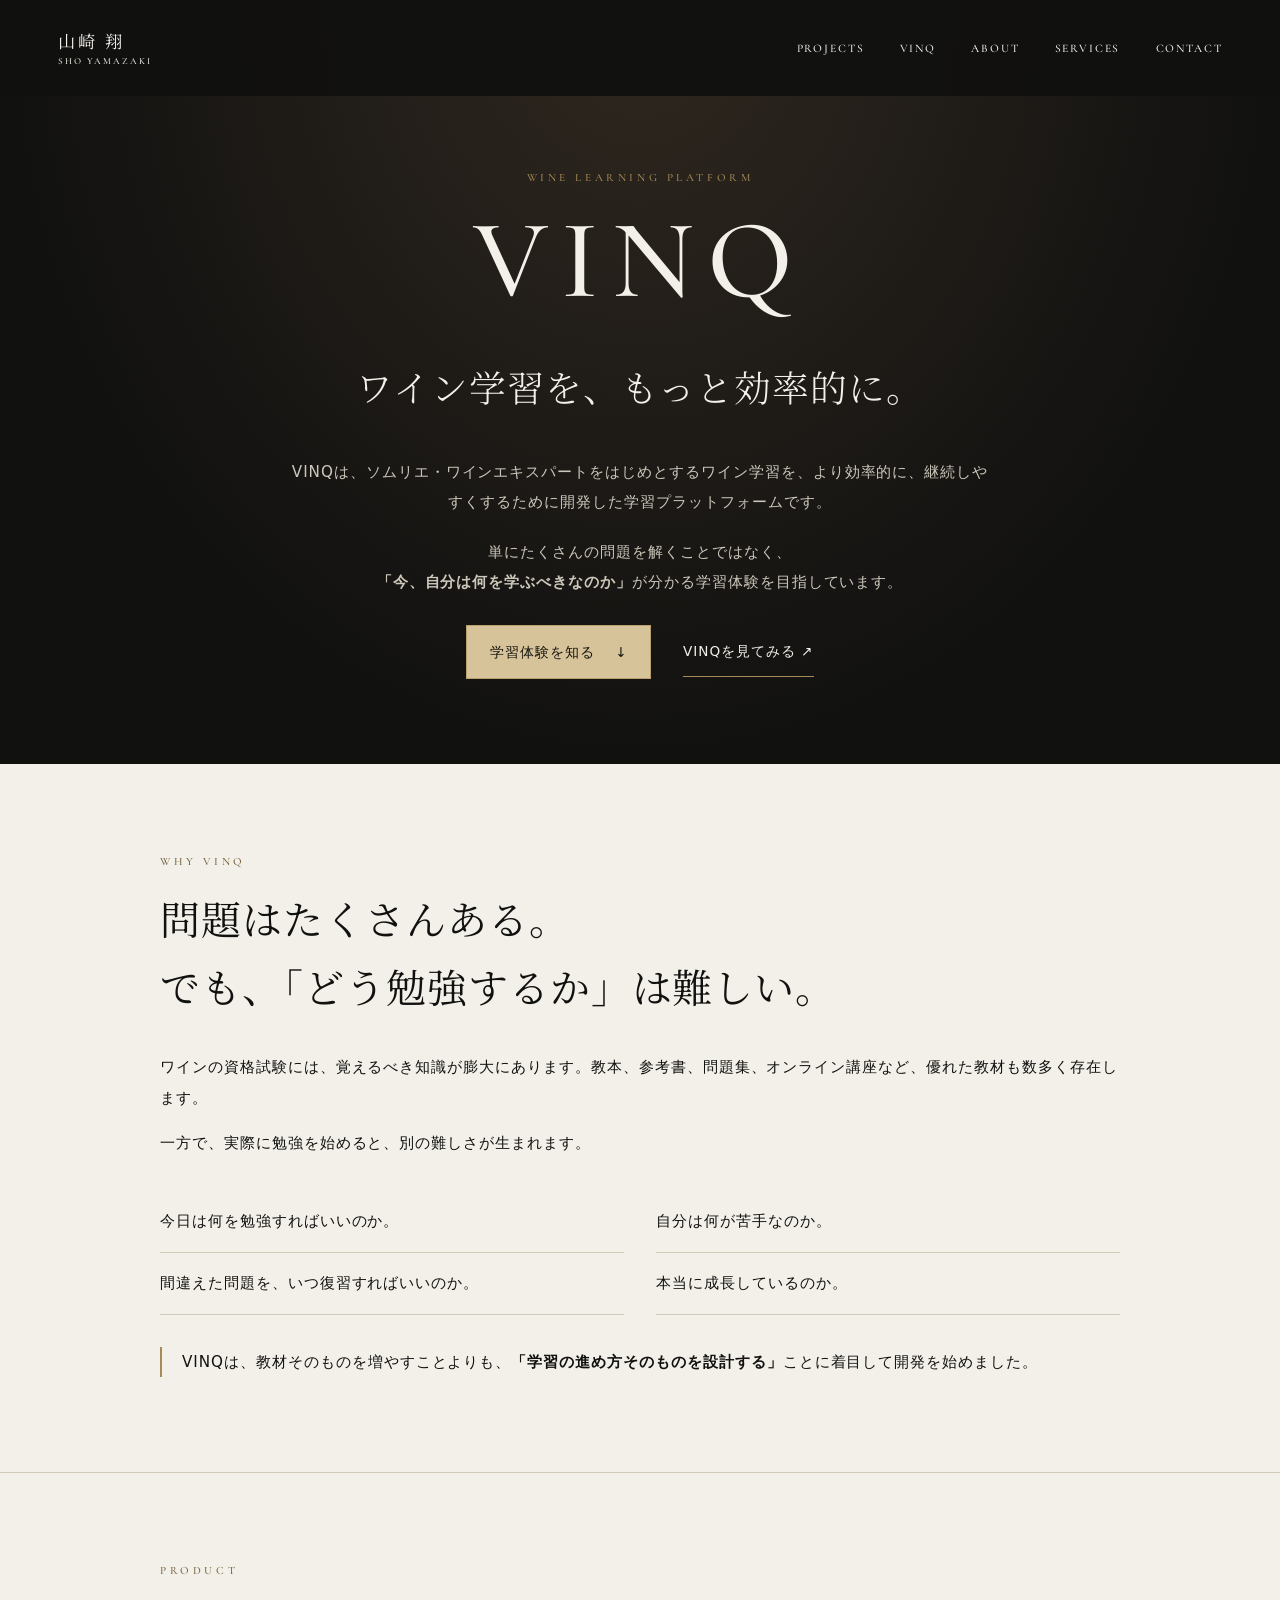
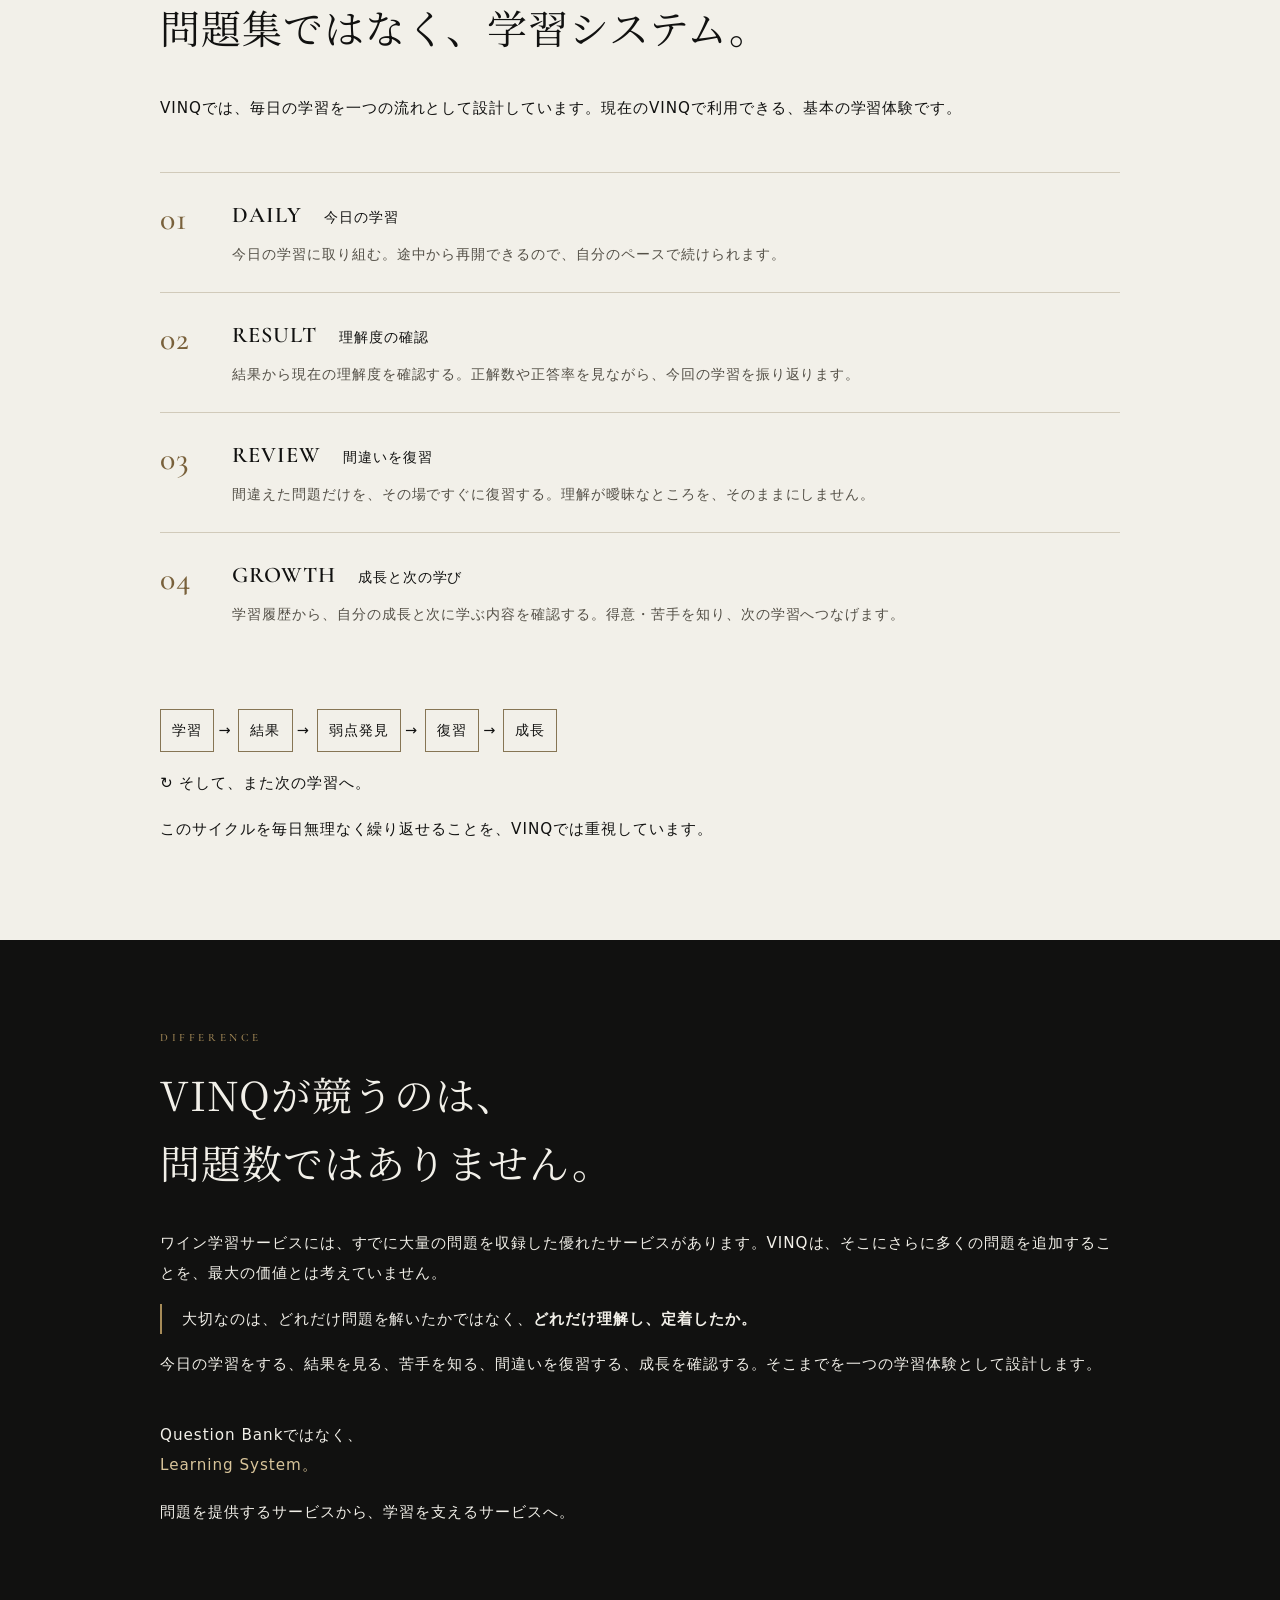
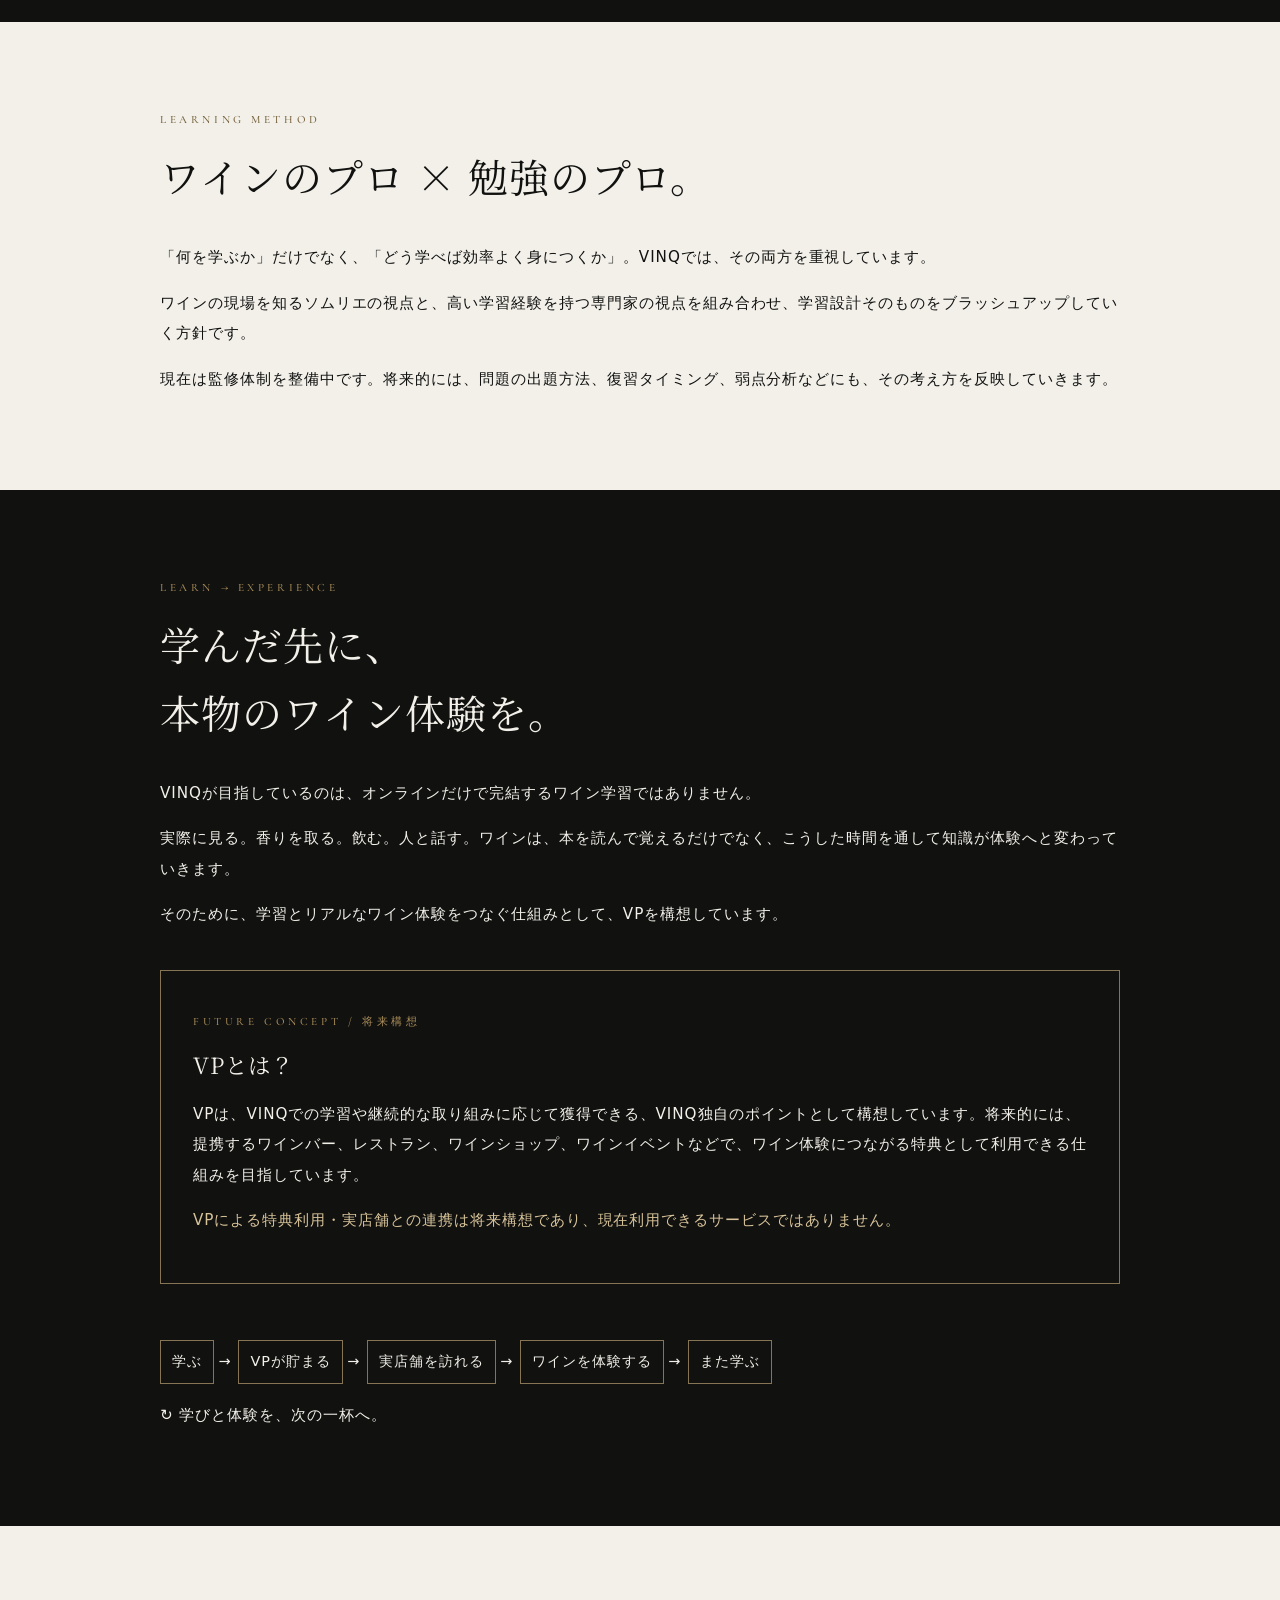
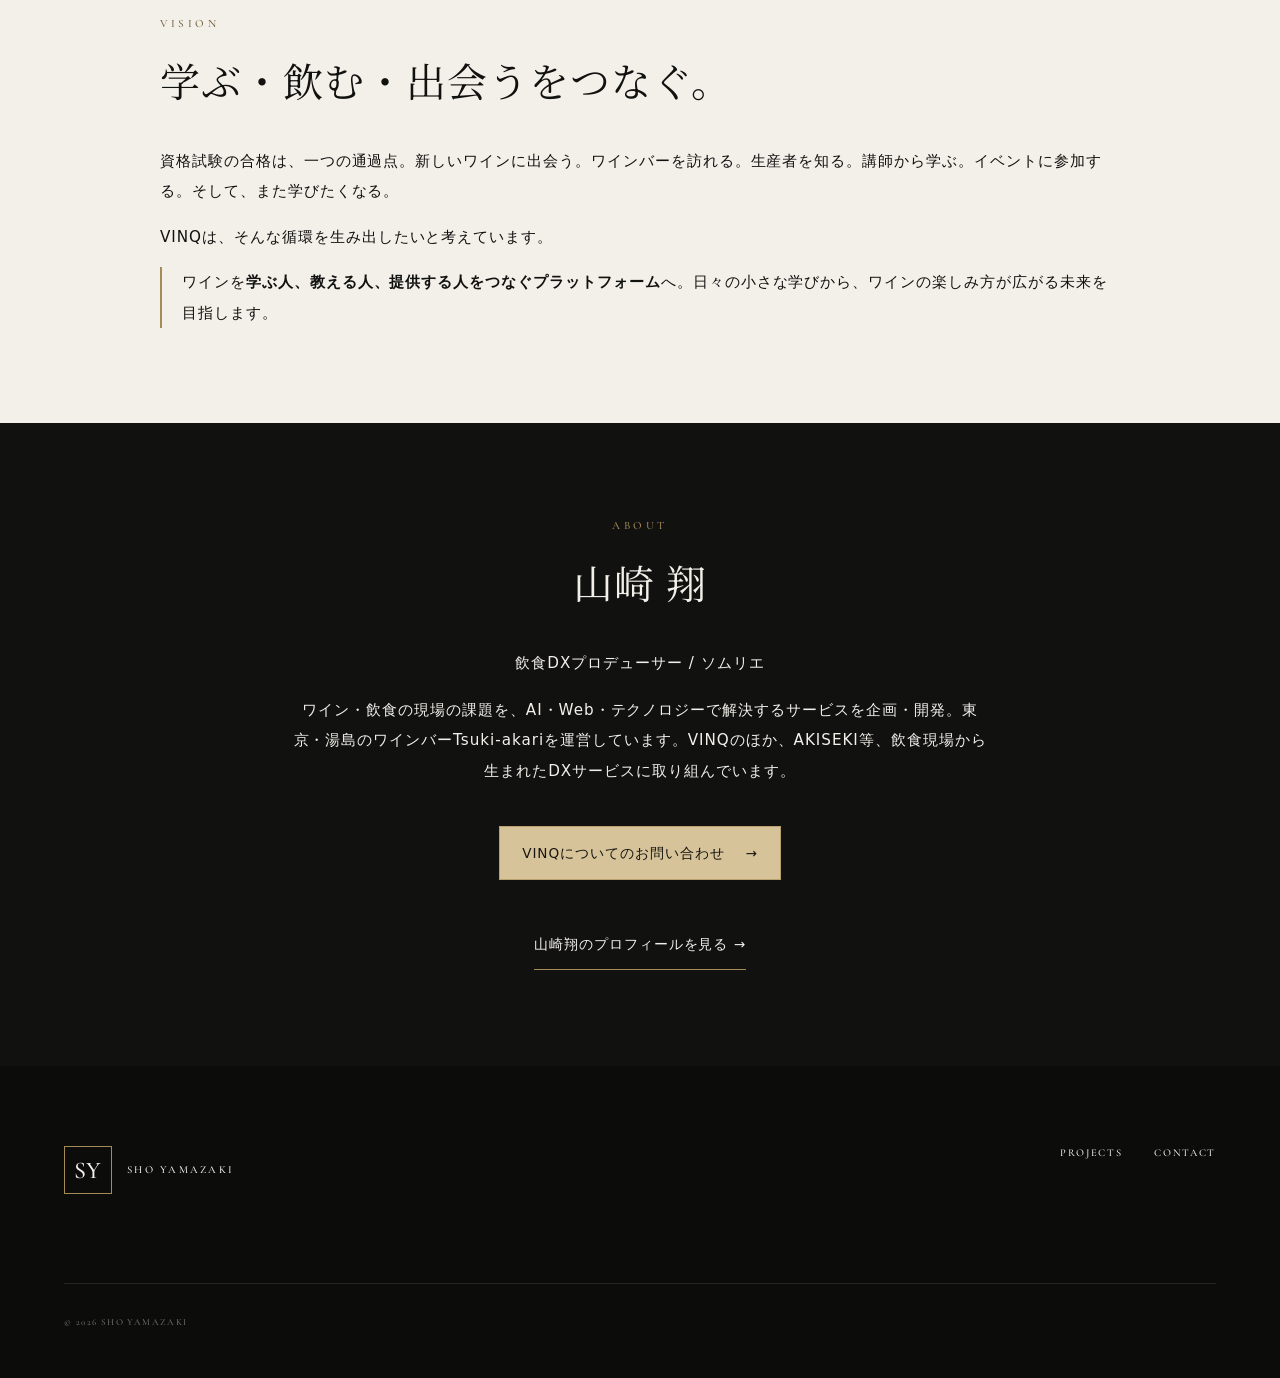
==== commit 6a105cb4: "Present VINQ as a learning product instead of a partnership offer" ====
--- a/vinq/index.html
+++ b/vinq/index.html
@@ -3,27 +3,28 @@
 <head>
   <meta charset="UTF-8">
   <meta name="viewport" content="width=device-width, initial-scale=1.0">
-  <meta name="description" content="講師の教育コンテンツ × VINQの学習システム。毎日の学習・途中再開・結果・誤答復習・成長の可視化で、授業の外の自主学習を支える協業をご相談いただけます。">
+  <meta name="description" content="VINQは、ワイン学習をより効率的に、継続しやすくする学習プラットフォーム。毎日の学習・結果・誤答復習・成長の確認をつなぎ、学んだ先のワイン体験へ広がる構想を紹介します。">
   <meta name="theme-color" content="#10100f">
-  <meta property="og:title" content="VINQ｜ワインスクール・講師向け協業のご案内">
-  <meta property="og:description" content="講師の教育コンテンツ × VINQの学習システム。毎日の学習・途中再開・結果・誤答復習・成長の可視化で、授業の外の自主学習を支える協業をご相談いただけます。">
-  <meta property="og:image" content="https://jugged1984-sketch.github.io/sommelier-yamazaki/1000002187.jpg">
+  <meta property="og:title" content="VINQ｜ワイン学習を、もっと効率的に。">
+  <meta property="og:description" content="VINQは、ワイン学習をより効率的に、継続しやすくする学習プラットフォーム。毎日の学習・結果・誤答復習・成長の確認をつなぎ、学んだ先のワイン体験へ広がる構想を紹介します。">
+  <meta property="og:image" content="https://sho-yamazaki.jp/1000002187.jpg">
   <meta property="og:type" content="website">
   <meta property="og:locale" content="ja_JP">
   <meta property="og:site_name" content="山崎 翔 / Sho Yamazaki">
   <meta name="twitter:card" content="summary_large_image">
-  <meta name="twitter:title" content="VINQ｜ワインスクール・講師向け協業のご案内">
-  <meta name="twitter:description" content="講師の教育コンテンツ × VINQの学習システム。毎日の学習・途中再開・結果・誤答復習・成長の可視化で、授業の外の自主学習を支える協業をご相談いただけます。">
-  <meta name="twitter:image" content="https://jugged1984-sketch.github.io/sommelier-yamazaki/1000002187.jpg">
-  <title>VINQ｜ワインスクール・講師向け協業のご案内｜山崎 翔</title>
-  <link rel="canonical" href="https://jugged1984-sketch.github.io/sommelier-yamazaki/vinq/">
-  <meta property="og:url" content="https://jugged1984-sketch.github.io/sommelier-yamazaki/vinq/">
+  <meta name="twitter:title" content="VINQ｜ワイン学習を、もっと効率的に。">
+  <meta name="twitter:description" content="VINQは、ワイン学習をより効率的に、継続しやすくする学習プラットフォーム。毎日の学習・結果・誤答復習・成長の確認をつなぎ、学んだ先のワイン体験へ広がる構想を紹介します。">
+  <meta name="twitter:image" content="https://sho-yamazaki.jp/1000002187.jpg">
+  <title>VINQ｜ワイン学習を、もっと効率的に。｜山崎 翔</title>
+  <link rel="canonical" href="https://sho-yamazaki.jp/vinq/">
+  <meta property="og:url" content="https://sho-yamazaki.jp/vinq/">
   <meta property="og:image:alt" content="ワイングラスに注がれる赤ワイン">
   <link rel="icon" href="../favicon.svg" type="image/svg+xml">
   <link rel="preconnect" href="https://fonts.googleapis.com">
   <link rel="preconnect" href="https://fonts.gstatic.com" crossorigin>
   <link href="https://fonts.googleapis.com/css2?family=Cormorant+Garamond:wght@400;500;600&family=Noto+Serif+JP:wght@300;400;500&display=swap" rel="stylesheet">
   <link rel="stylesheet" href="../styles.css">
+  <link rel="stylesheet" href="./vinq.css">
   <script src="../script.js" defer></script>
 </head>
 <body class="vinq-page">
@@ -34,46 +35,75 @@
     </a>
     <button class="menu-button" type="button" aria-expanded="false" aria-controls="navigation"><span></span><span></span><span class="sr-only">メニューを開く</span></button>
     <nav id="navigation" class="navigation" aria-label="メインナビゲーション">
-      <a href="../#places">Projects</a><a href="./" aria-current="page">VINQ / 協業</a><a href="../#about">About</a><a href="../#services">Services</a><a href="../#contact">Contact</a>
+      <a href="../#places">Projects</a><a href="./" aria-current="page">VINQ</a><a href="../#about">About</a><a href="../#services">Services</a><a href="../#contact">Contact</a>
     </nav>
   </header>
 
 
   <main id="main">
     <section class="vinq-intro" aria-labelledby="vinq-title">
-      <p class="eyebrow">FOR WINE SCHOOLS &amp; EDUCATORS</p>
+      <p class="eyebrow">WINE LEARNING PLATFORM</p>
       <h1 id="vinq-title">VINQ</h1>
-      <p class="vinq-tagline">問題を解くだけで終わらない、<br>ワイン学習プラットフォーム。</p>
-      <p class="vinq-intro-copy">講師の教育コンテンツ × VINQの学習システム。<br>授業で得た学びを、毎日の自主学習と復習へつなぎます。</p>
-      <div class="hero-actions"><a class="dx-button" href="../?inquiry=vinq#inquiry-form">協業について相談する <span aria-hidden="true">→</span></a><a class="dx-link" href="https://vinq.vercel.app/" target="_blank" rel="noopener noreferrer">VINQを見てみる <span aria-hidden="true">↗</span></a></div>
+      <p class="vinq-tagline">ワイン学習を、もっと効率的に。</p>
+      <p class="vinq-intro-copy">VINQは、ソムリエ・ワインエキスパートをはじめとするワイン学習を、より効率的に、継続しやすくするために開発した学習プラットフォームです。</p>
+      <p class="vinq-intro-copy">単にたくさんの問題を解くことではなく、<br><strong>「今、自分は何を学ぶべきなのか」</strong>が分かる学習体験を目指しています。</p>
+      <div class="hero-actions"><a class="dx-button" href="#product">学習体験を知る <span aria-hidden="true">↓</span></a><a class="dx-link" href="https://vinq.vercel.app/" target="_blank" rel="noopener noreferrer">VINQを見てみる <span aria-hidden="true">↗</span></a></div>
     </section>
-    <section class="vinq-section vinq-paper" aria-labelledby="loop-title">
-      <p class="eyebrow">LEARNING LOOP / 現在の学習体験</p><h2 id="loop-title">毎日の一歩を、<br>次の成長につなげる。</h2>
+    <section class="vinq-section vinq-paper" aria-labelledby="why-title">
+      <p class="eyebrow">WHY VINQ</p>
+      <h2 id="why-title">問題はたくさんある。<br>でも、「どう勉強するか」は難しい。</h2>
+      <p>ワインの資格試験には、覚えるべき知識が膨大にあります。教本、参考書、問題集、オンライン講座など、優れた教材も数多く存在します。</p>
+      <p>一方で、実際に勉強を始めると、別の難しさが生まれます。</p>
+      <ul class="vinq-questions"><li>今日は何を勉強すればいいのか。</li><li>自分は何が苦手なのか。</li><li>間違えた問題を、いつ復習すればいいのか。</li><li>本当に成長しているのか。</li></ul>
+      <p class="vinq-statement">VINQは、教材そのものを増やすことよりも、<strong>「学習の進め方そのものを設計する」</strong>ことに着目して開発を始めました。</p>
+    </section>
+    <section id="product" class="vinq-section vinq-paper vinq-product" aria-labelledby="product-title">
+      <p class="eyebrow">PRODUCT</p><h2 id="product-title">問題集ではなく、学習システム。</h2>
+      <p>VINQでは、毎日の学習を一つの流れとして設計しています。現在のVINQで利用できる、基本の学習体験です。</p>
       <ol class="learning-loop">
-        <li><span class="step-number">01</span><div><h3>Daily Learning <small>毎日の学習</small></h3><p>「今日の10問」から、ワインの知識を少しずつ積み重ねます。</p></div></li>
-        <li><span class="step-number">02</span><div><h3>Resume <small>途中再開</small></h3><p>回答は1問ずつ保存。忙しい日も、今日の学習の続きから再開できます。</p></div></li>
-        <li><span class="step-number">03</span><div><h3>Result <small>結果の確認</small></h3><p>正解数や正答率で、今回の学習を振り返ります。</p></div></li>
-        <li><span class="step-number">04</span><div><h3>Review <small>誤答だけ即時復習</small></h3><p>今日の10問で間違えた問題を、結果画面からすぐに復習。理解が曖昧なところを、そのままにしません。</p></div></li>
-        <li><span class="step-number">05</span><div><h3>Growth <small>成長の可視化</small></h3><p>回答数・正答率・今週の学習、得意・苦手分野を確認。積み重ねを見える形にし、次の学習へつなぎます。</p></div></li>
+        <li><span class="step-number">01</span><div><h3>DAILY <small>今日の学習</small></h3><p>今日の学習に取り組む。途中から再開できるので、自分のペースで続けられます。</p></div></li>
+        <li><span class="step-number">02</span><div><h3>RESULT <small>理解度の確認</small></h3><p>結果から現在の理解度を確認する。正解数や正答率を見ながら、今回の学習を振り返ります。</p></div></li>
+        <li><span class="step-number">03</span><div><h3>REVIEW <small>間違いを復習</small></h3><p>間違えた問題だけを、その場ですぐに復習する。理解が曖昧なところを、そのままにしません。</p></div></li>
+        <li><span class="step-number">04</span><div><h3>GROWTH <small>成長と次の学び</small></h3><p>学習履歴から、自分の成長と次に学ぶ内容を確認する。得意・苦手を知り、次の学習へつなげます。</p></div></li>
       </ol>
+      <ol class="vinq-flow" aria-label="学習の循環"><li>学習</li><li>結果</li><li>弱点発見</li><li>復習</li><li>成長</li></ol>
+      <p class="vinq-return">↻ そして、また次の学習へ。</p>
+      <p>このサイクルを毎日無理なく繰り返せることを、VINQでは重視しています。</p>
     </section>
-    <section class="vinq-section" aria-labelledby="partner-title">
-      <p class="eyebrow">PARTNERSHIP</p><h2 id="partner-title">先生の学びを、<br>授業の外へ広げる。</h2>
-      <p class="vinq-statement">VINQは、ワインスクールや講師を置き換えるサービスではありません。</p>
-      <div class="partnership-grid"><div><h3>スクール・講師の強み</h3><p>教育ノウハウ、問題、解説、講義、<br>そして生徒との関係。</p></div><div><h3>VINQが支えること</h3><p>学習UX、日々の自主学習、復習、<br>弱点克服、成長の可視化。</p></div></div>
-      <p class="partnership-formula">講師の教育コンテンツ <span>×</span> VINQの学習システム</p>
-      <p>先生が伝えたい知識を、繰り返し学べる体験へ。生徒が授業の間にも学びを続け、苦手を振り返り、成長を実感できる関係を一緒につくりたいと考えています。</p>
+    <section class="vinq-section" aria-labelledby="difference-title">
+      <p class="eyebrow">DIFFERENCE</p><h2 id="difference-title">VINQが競うのは、<br>問題数ではありません。</h2>
+      <p>ワイン学習サービスには、すでに大量の問題を収録した優れたサービスがあります。VINQは、そこにさらに多くの問題を追加することを、最大の価値とは考えていません。</p>
+      <p class="vinq-statement">大切なのは、どれだけ問題を解いたかではなく、<strong>どれだけ理解し、定着したか。</strong></p>
+      <p>今日の学習をする、結果を見る、苦手を知る、間違いを復習する、成長を確認する。そこまでを一つの学習体験として設計します。</p>
+      <p class="vinq-motto">Question Bankではなく、<br><span>Learning System。</span></p>
+      <p>問題を提供するサービスから、学習を支えるサービスへ。</p>
     </section>
-    <section class="vinq-section vinq-paper" aria-labelledby="ideas-title">
-      <p class="eyebrow">LET’S EXPLORE / 協業のご相談例</p><h2 id="ideas-title">まずは、小さな連携から。</h2>
-      <div class="collab-ideas"><article><h3>問題・解説を学習体験へ</h3><p>お持ちの教材をVINQの学習ループにどう組み込めるか、内容・権利・運用方法からご相談します。</p></article><article><h3>授業の間の自主学習に</h3><p>受講生が日々学び、誤答を復習する補助教材として、試行する方法を一緒に検討します。</p></article><article><h3>教育ノウハウを活かした共同企画</h3><p>講師の視点をもとに、ワイン学習を続けやすくする企画やコンテンツづくりを相談できます。</p></article></div>
-      <p class="scope-note">上記は協業の相談例です。教材の組み込み・提供条件・役割分担は個別に検討します。OEM・ホワイトラベルも将来的な相談が可能ですが、現時点で提供を確約するサービスではありません。</p>
+    <section class="vinq-section vinq-paper" aria-labelledby="method-title">
+      <p class="eyebrow">LEARNING METHOD</p><h2 id="method-title">ワインのプロ × 勉強のプロ。</h2>
+      <p>「何を学ぶか」だけでなく、「どう学べば効率よく身につくか」。VINQでは、その両方を重視しています。</p>
+      <p>ワインの現場を知るソムリエの視点と、高い学習経験を持つ専門家の視点を組み合わせ、学習設計そのものをブラッシュアップしていく方針です。</p>
+      <p>現在は監修体制を整備中です。将来的には、問題の出題方法、復習タイミング、弱点分析などにも、その考え方を反映していきます。</p>
     </section>
-    <section class="vinq-section vinq-closing" aria-labelledby="talk-title">
-      <p class="eyebrow">CONTACT / SHO YAMAZAKI</p><h2 id="talk-title">教育の強みと、<br>仕組みの力を一緒に。</h2>
-      <p>企画・開発：山崎 翔｜飲食DXプロデューサー / ソムリエ<br>東京・湯島のTsuki-akariを運営し、飲食の現場経験からサービスをつくっています。</p>
-      <p>ワインスクール・講師・教育者の皆さまへ。<br>ご関心のある内容や、日々感じている課題からお聞かせください。</p>
-      <a class="dx-button" href="../?inquiry=vinq#inquiry-form">VINQの協業について相談する <span aria-hidden="true">→</span></a>
+    <section class="vinq-section" aria-labelledby="experience-title">
+      <p class="eyebrow">LEARN → EXPERIENCE</p><h2 id="experience-title">学んだ先に、<br>本物のワイン体験を。</h2>
+      <p>VINQが目指しているのは、オンラインだけで完結するワイン学習ではありません。</p>
+      <p>実際に見る。香りを取る。飲む。人と話す。ワインは、本を読んで覚えるだけでなく、こうした時間を通して知識が体験へと変わっていきます。</p>
+      <p>そのために、学習とリアルなワイン体験をつなぐ仕組みとして、VPを構想しています。</p>
+      <aside class="vinq-vp" aria-labelledby="vp-title"><p class="eyebrow">FUTURE CONCEPT / 将来構想</p><h3 id="vp-title">VPとは？</h3><p>VPは、VINQでの学習や継続的な取り組みに応じて獲得できる、VINQ独自のポイントとして構想しています。将来的には、提携するワインバー、レストラン、ワインショップ、ワインイベントなどで、ワイン体験につながる特典として利用できる仕組みを目指しています。</p><p class="vinq-vp-note">VPによる特典利用・実店舗との連携は将来構想であり、現在利用できるサービスではありません。</p></aside>
+      <ol class="vinq-flow" aria-label="VPで目指す学習と体験の循環"><li>学ぶ</li><li>VPが貯まる</li><li>実店舗を訪れる</li><li>ワインを体験する</li><li>また学ぶ</li></ol>
+      <p class="vinq-return">↻ 学びと体験を、次の一杯へ。</p>
+    </section>
+    <section class="vinq-section vinq-paper" aria-labelledby="vision-title">
+      <p class="eyebrow">VISION</p><h2 id="vision-title">学ぶ・飲む・出会うをつなぐ。</h2>
+      <p>資格試験の合格は、一つの通過点。新しいワインに出会う。ワインバーを訪れる。生産者を知る。講師から学ぶ。イベントに参加する。そして、また学びたくなる。</p>
+      <p>VINQは、そんな循環を生み出したいと考えています。</p>
+      <p class="vinq-statement">ワインを<strong>学ぶ人、教える人、提供する人をつなぐプラットフォーム</strong>へ。日々の小さな学びから、ワインの楽しみ方が広がる未来を目指します。</p>
+    </section>
+    <section class="vinq-section vinq-closing" aria-labelledby="about-title">
+      <p class="eyebrow">ABOUT</p><h2 id="about-title">山崎 翔</h2>
+      <p>飲食DXプロデューサー / ソムリエ</p>
+      <p>ワイン・飲食の現場の課題を、AI・Web・テクノロジーで解決するサービスを企画・開発。東京・湯島のワインバーTsuki-akariを運営しています。VINQのほか、AKISEKI等、飲食現場から生まれたDXサービスに取り組んでいます。</p>
+      <a class="dx-button" href="../?inquiry=vinq#inquiry-form">VINQについてのお問い合わせ <span aria-hidden="true">→</span></a>
       <p><a class="dx-link" href="../#about">山崎翔のプロフィールを見る →</a></p>
     </section>
   </main>
--- a/vinq/vinq.css
+++ b/vinq/vinq.css
@@ -0,0 +1,24 @@
+.vinq-intro-copy + .vinq-intro-copy { margin-top: 1.2rem; }
+.vinq-page section[id] { scroll-margin-top: 100px; }
+.vinq-questions { list-style: none; padding: 0; margin: 2rem 0; display: grid; grid-template-columns: repeat(2, minmax(0, 1fr)); gap: 0 2rem; }
+.vinq-questions li { padding: 1rem 0; border-bottom: 1px solid #d1caba; font: 500 .95rem/1.9 system-ui, sans-serif; }
+.vinq-product { border-top: 1px solid #d1caba; }
+.vinq-flow { display: flex; flex-wrap: wrap; gap: .7rem 1.5rem; list-style: none; padding: 1.5rem 0 0; margin: 2rem 0 0; font: 500 .9rem/1.8 system-ui, sans-serif; }
+.vinq-flow li { position: relative; padding: .5rem .7rem; border: 1px solid #867554; }
+.vinq-flow li + li::before { content: '→'; position: absolute; left: -1.3rem; }
+.vinq-section .vinq-return { font-size: .85rem; margin-top: 1rem; }
+.vinq-section .vinq-motto { font: 500 clamp(1.5rem, 3.5vw, 2.4rem)/1.7 var(--serif); margin: 2.5rem 0 1rem; }
+.vinq-motto span { color: #d8c49a; }
+.vinq-vp { margin: 2.5rem 0 0; padding: 2rem; border: 1px solid #867554; }
+.vinq-vp h3 { font: 400 1.4rem/1.7 var(--jp); margin: 1rem 0; }
+.vinq-vp p:not(.eyebrow) { font: 400 .95rem/2 system-ui, sans-serif; }
+.vinq-vp .vinq-vp-note { color: #d8c49a; font-size: .85rem; }
+.vinq-closing > p { max-width: 700px; margin: 1rem auto; }
+@media (max-width: 600px) {
+  .vinq-questions { grid-template-columns: minmax(0, 1fr); }
+  .vinq-flow { flex-direction: column; gap: 1.4rem; }
+  .vinq-flow li { text-align: center; }
+  .vinq-flow li + li::before { content: '↓'; top: -1.4rem; left: calc(50% - .4rem); }
+  .vinq-vp { padding: 1.3rem; }
+  .vinq-closing .dx-button { max-width: 100%; padding: 1rem; font-size: .8rem; }
+}
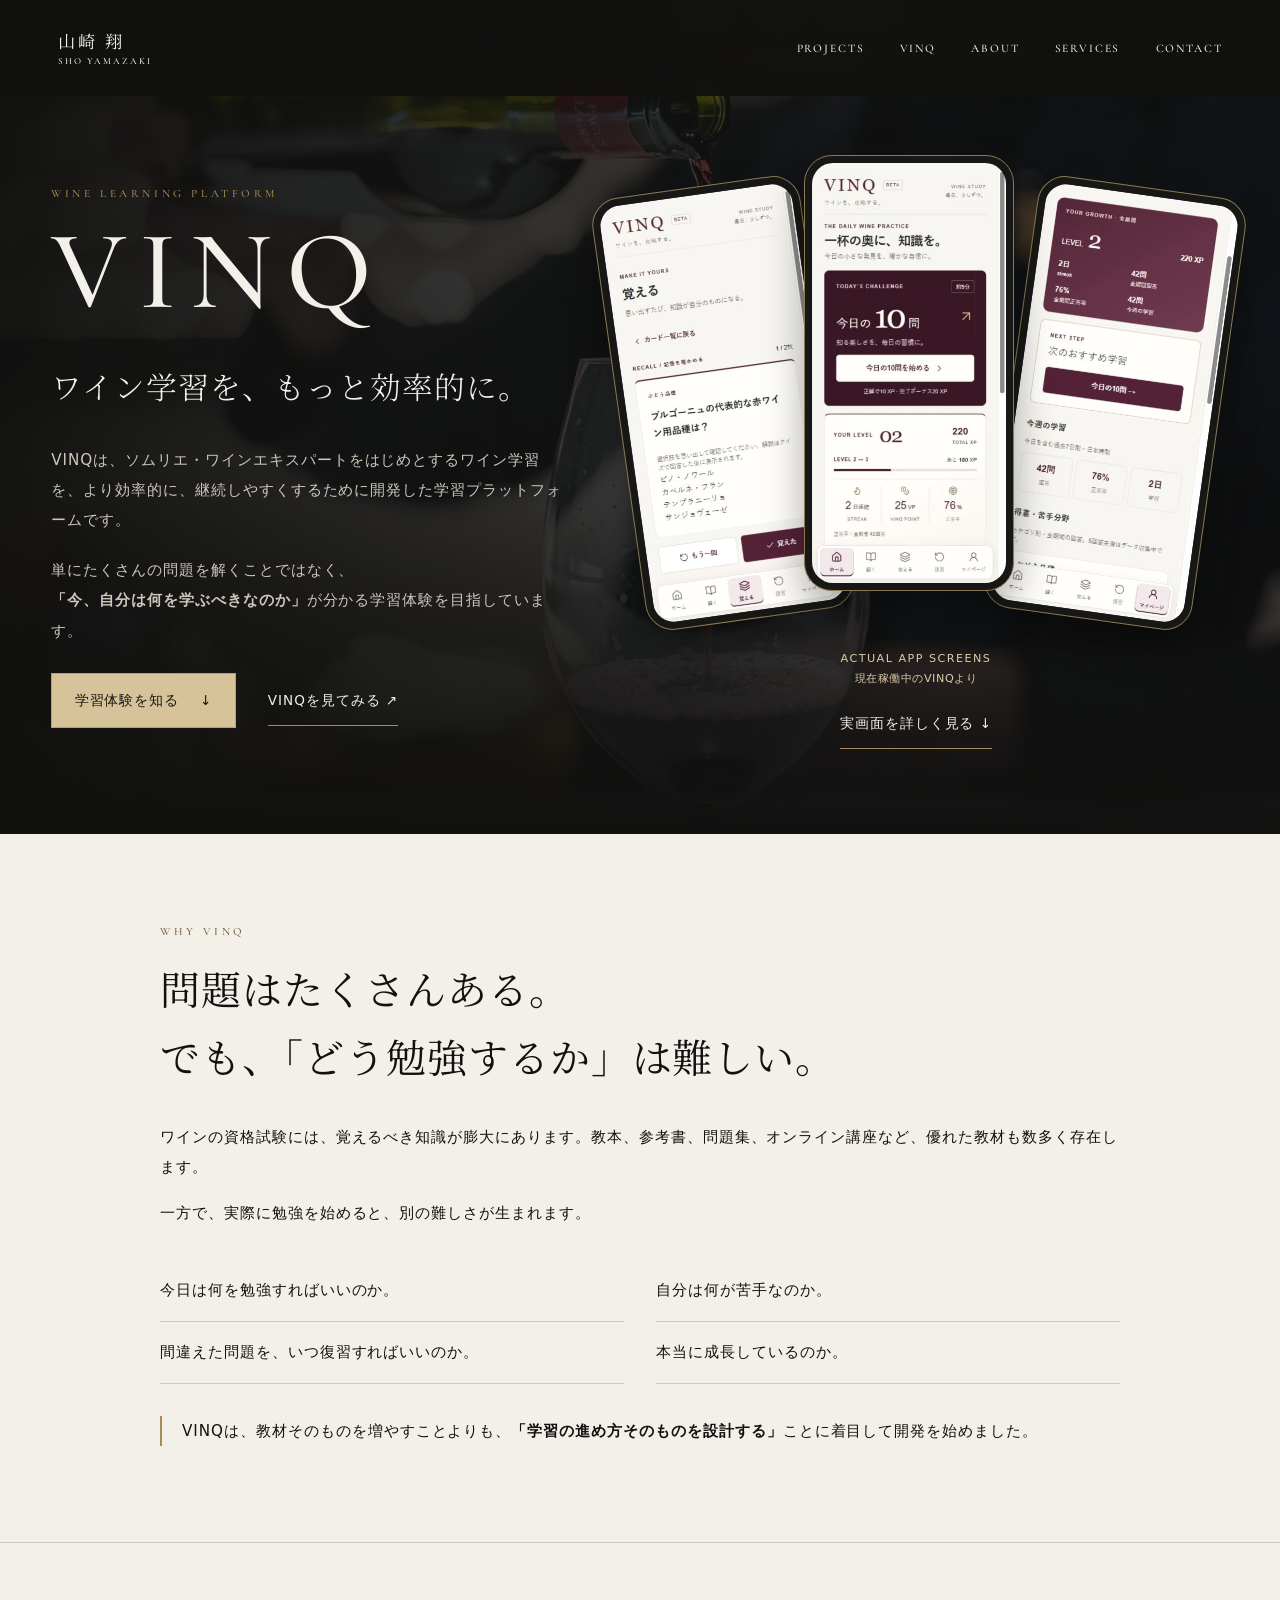
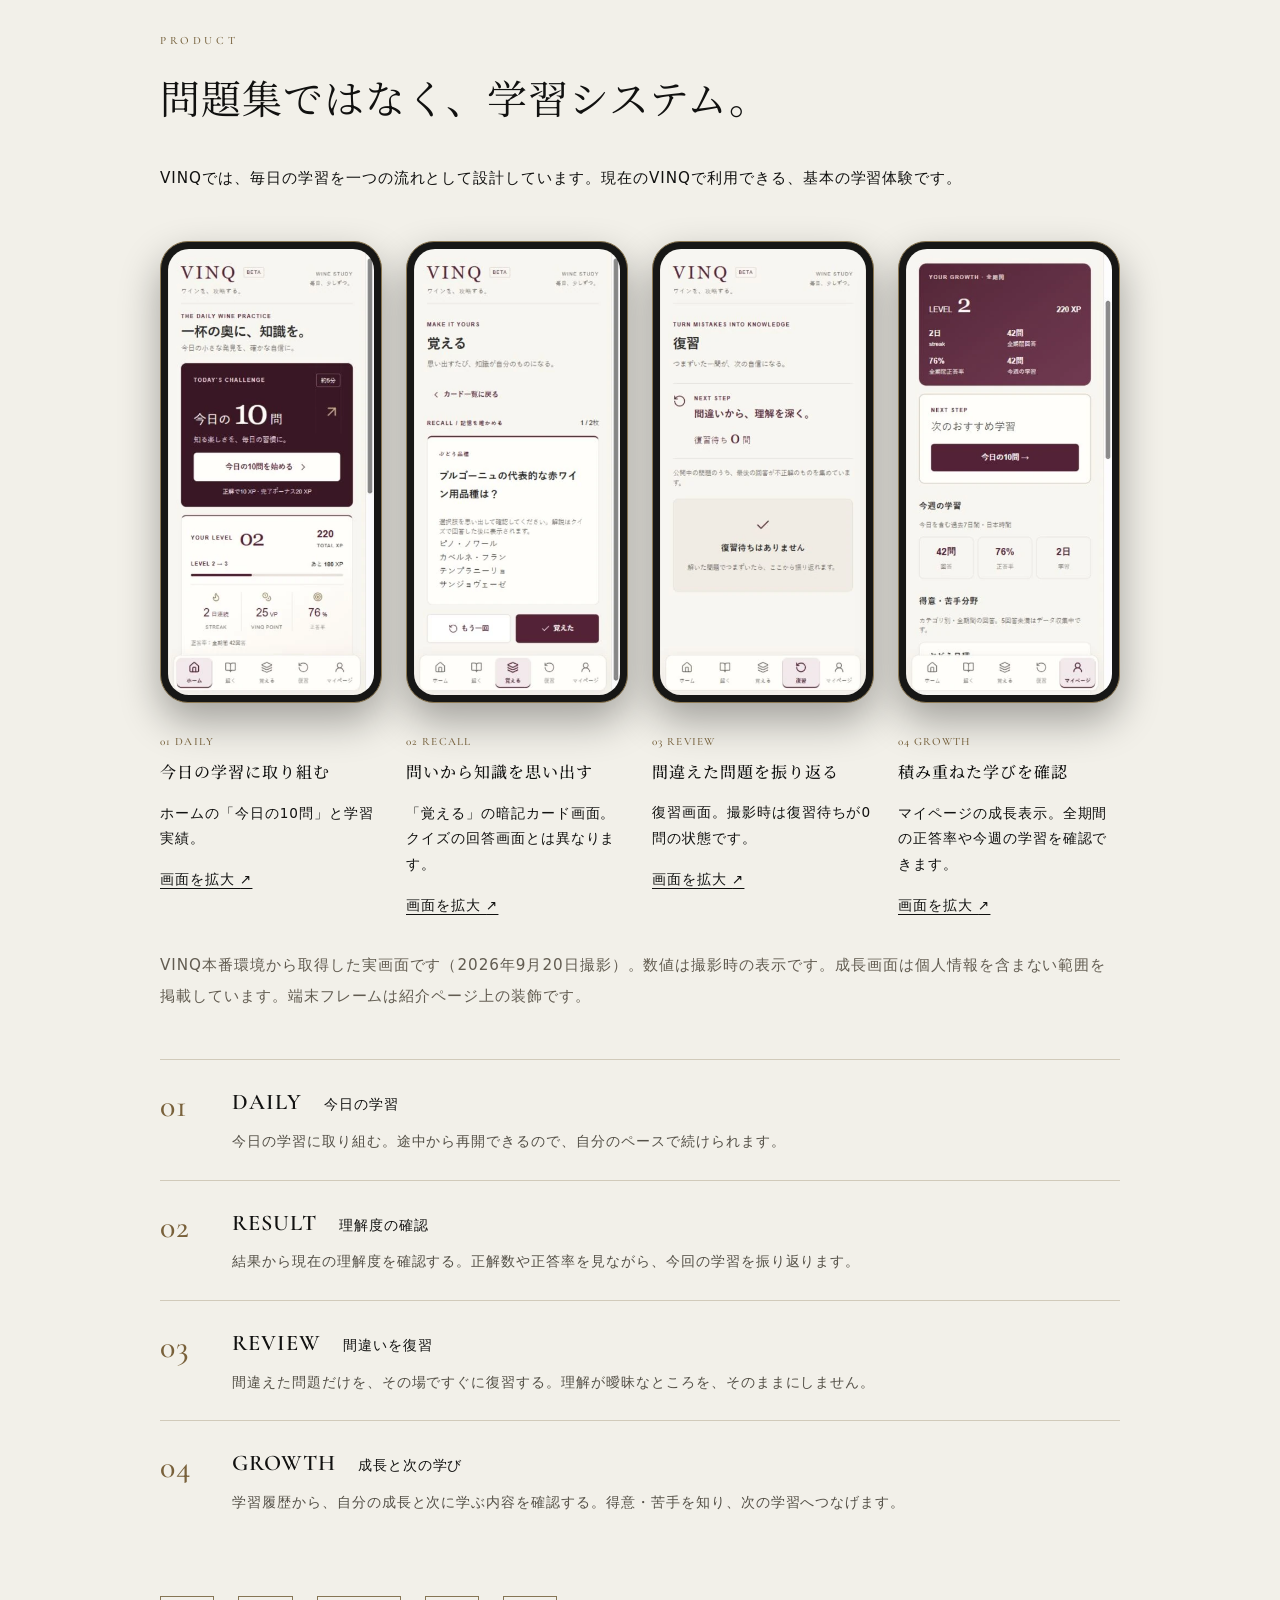
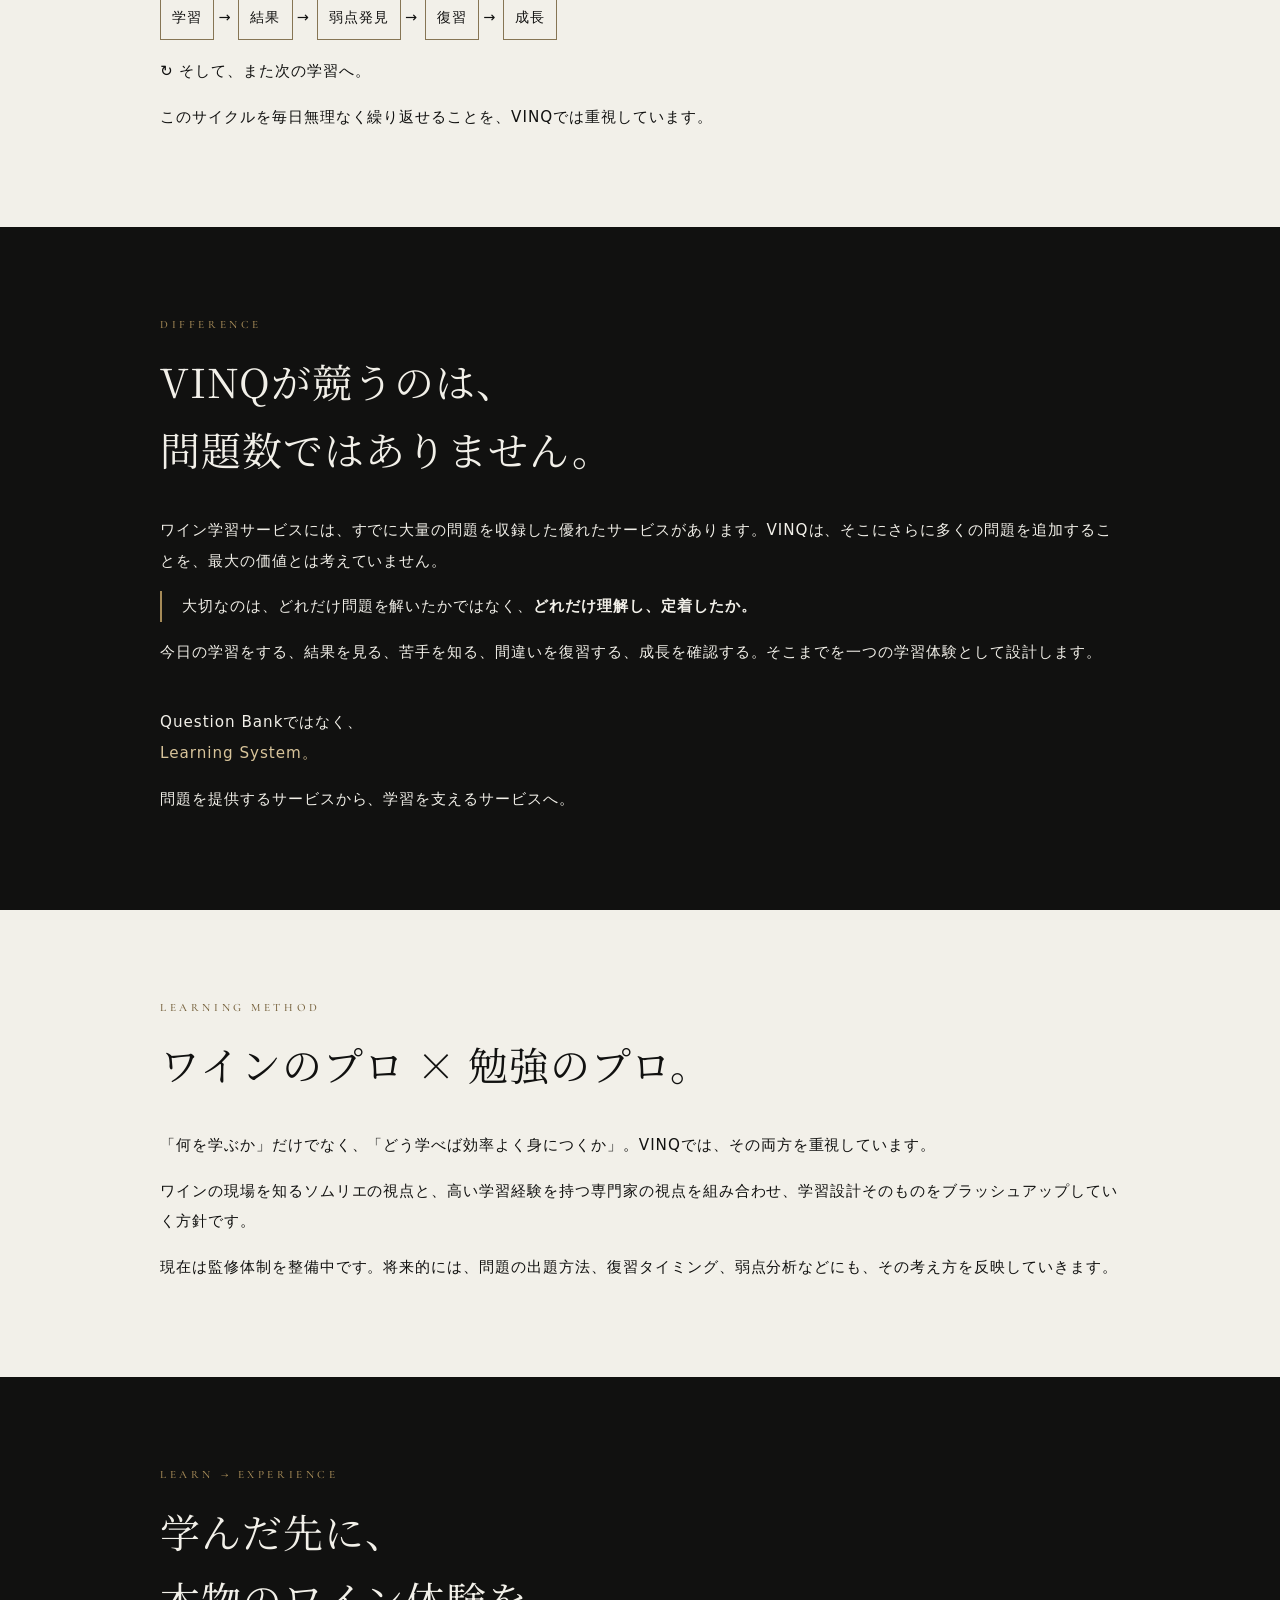
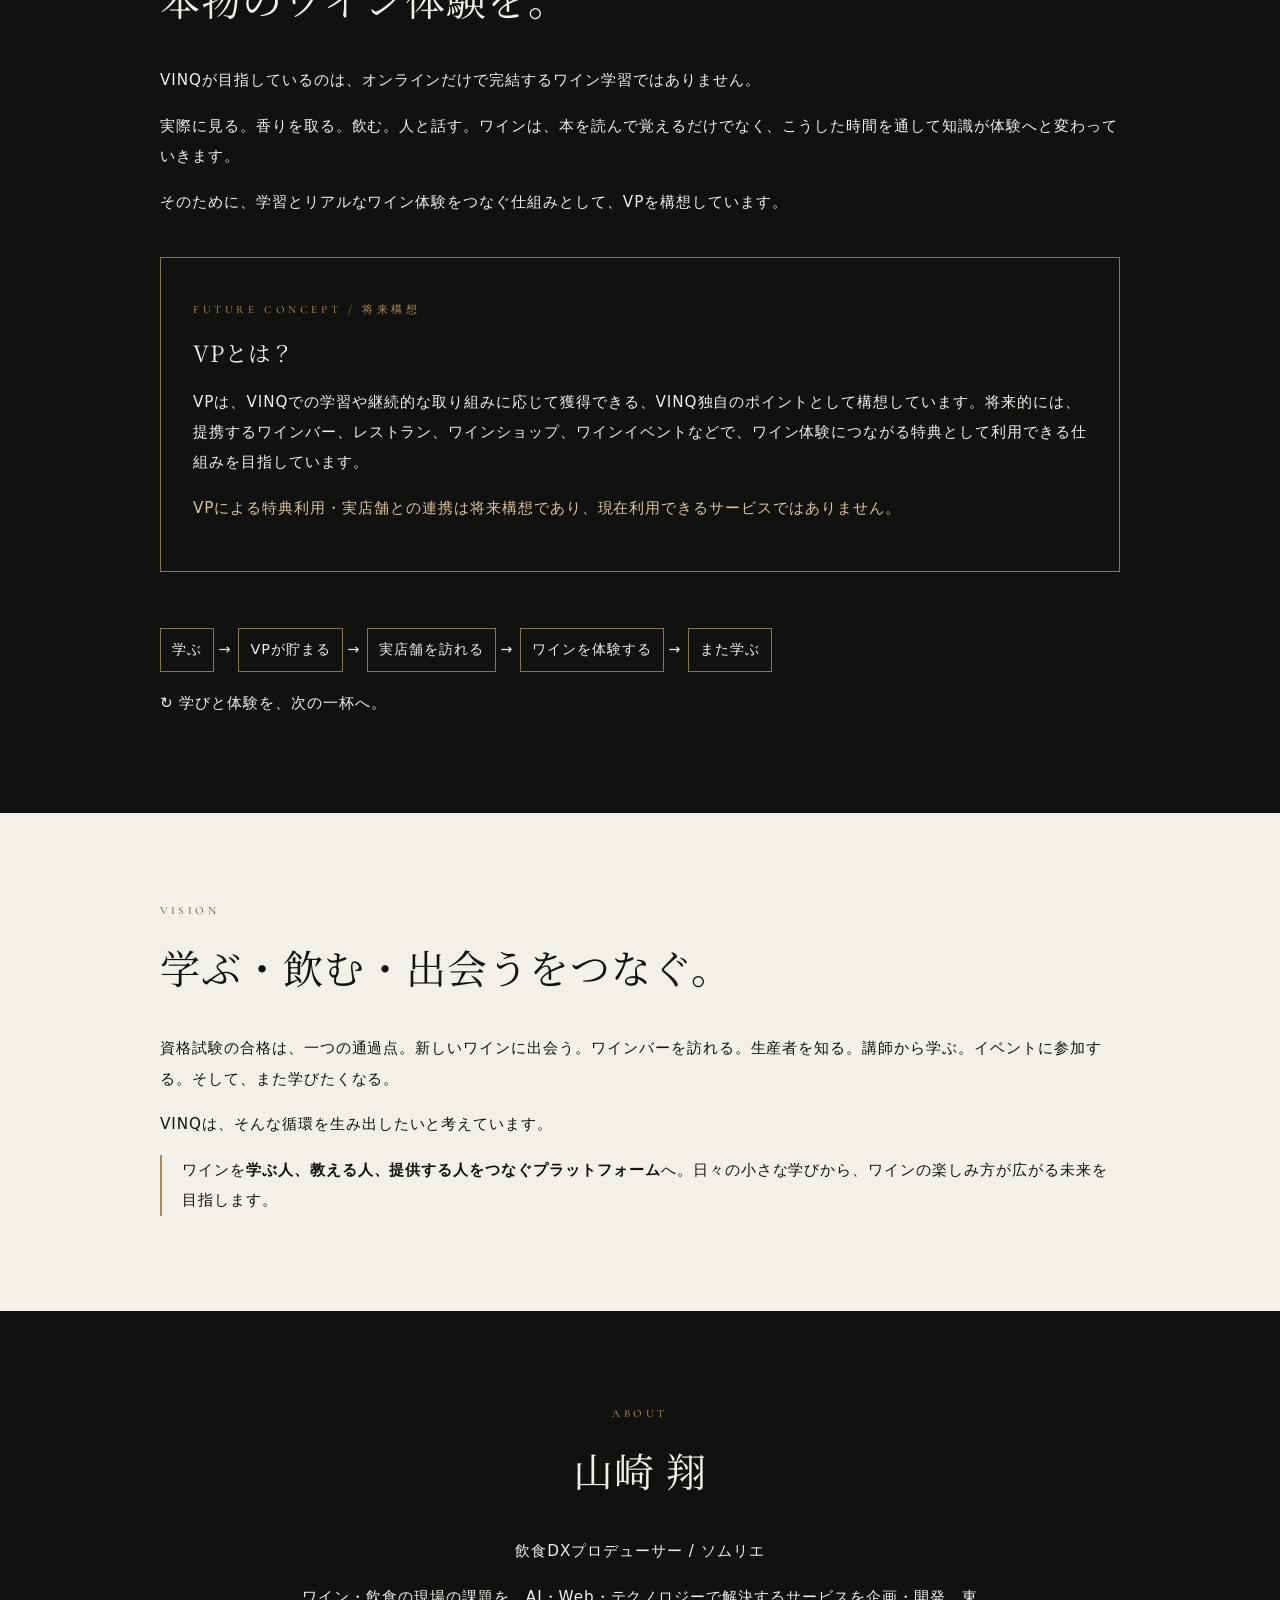
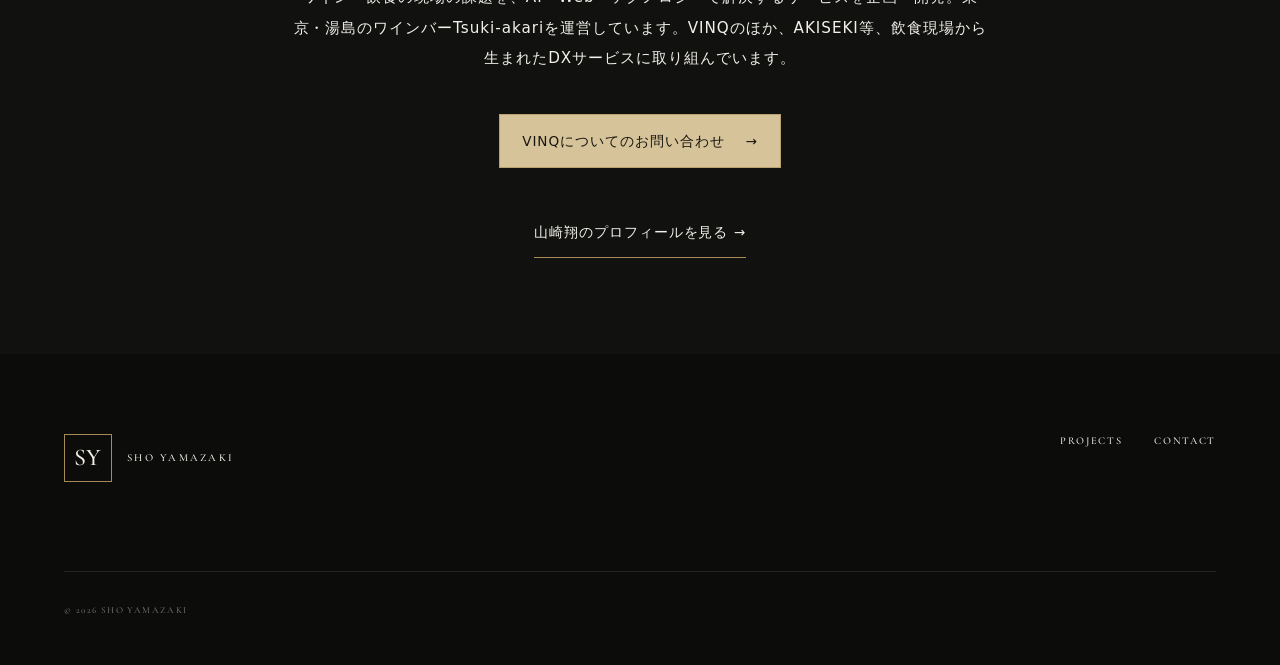
==== commit 66a45791: "Show real VINQ app screens in the product hero and gallery" ====
--- a/vinq/index.html
+++ b/vinq/index.html
@@ -7,14 +7,14 @@
   <meta name="theme-color" content="#10100f">
   <meta property="og:title" content="VINQ｜ワイン学習を、もっと効率的に。">
   <meta property="og:description" content="VINQは、ワイン学習をより効率的に、継続しやすくする学習プラットフォーム。毎日の学習・結果・誤答復習・成長の確認をつなぎ、学んだ先のワイン体験へ広がる構想を紹介します。">
-  <meta property="og:image" content="https://sho-yamazaki.jp/1000002187.jpg">
+  <meta property="og:image" content="https://sho-yamazaki.jp/vinq/assets/wine-1440.webp">
   <meta property="og:type" content="website">
   <meta property="og:locale" content="ja_JP">
   <meta property="og:site_name" content="山崎 翔 / Sho Yamazaki">
   <meta name="twitter:card" content="summary_large_image">
   <meta name="twitter:title" content="VINQ｜ワイン学習を、もっと効率的に。">
   <meta name="twitter:description" content="VINQは、ワイン学習をより効率的に、継続しやすくする学習プラットフォーム。毎日の学習・結果・誤答復習・成長の確認をつなぎ、学んだ先のワイン体験へ広がる構想を紹介します。">
-  <meta name="twitter:image" content="https://sho-yamazaki.jp/1000002187.jpg">
+  <meta name="twitter:image" content="https://sho-yamazaki.jp/vinq/assets/wine-1440.webp">
   <title>VINQ｜ワイン学習を、もっと効率的に。｜山崎 翔</title>
   <link rel="canonical" href="https://sho-yamazaki.jp/vinq/">
   <meta property="og:url" content="https://sho-yamazaki.jp/vinq/">
@@ -42,12 +42,20 @@
 
   <main id="main">
     <section class="vinq-intro" aria-labelledby="vinq-title">
+      <picture class="vinq-backdrop" aria-hidden="true"><source media="(max-width: 600px)" srcset="./assets/wine-640.webp"><img src="./assets/wine-1440.webp" alt="" width="1440" height="960" fetchpriority="high"></picture>
+      <div class="vinq-hero-layout"><div class="vinq-hero-message">
       <p class="eyebrow">WINE LEARNING PLATFORM</p>
       <h1 id="vinq-title">VINQ</h1>
       <p class="vinq-tagline">ワイン学習を、もっと効率的に。</p>
       <p class="vinq-intro-copy">VINQは、ソムリエ・ワインエキスパートをはじめとするワイン学習を、より効率的に、継続しやすくするために開発した学習プラットフォームです。</p>
       <p class="vinq-intro-copy">単にたくさんの問題を解くことではなく、<br><strong>「今、自分は何を学ぶべきなのか」</strong>が分かる学習体験を目指しています。</p>
       <div class="hero-actions"><a class="dx-button" href="#product">学習体験を知る <span aria-hidden="true">↓</span></a><a class="dx-link" href="https://vinq.vercel.app/" target="_blank" rel="noopener noreferrer">VINQを見てみる <span aria-hidden="true">↗</span></a></div>
+      </div>
+      <div class="vinq-hero-visual" aria-label="VINQ本番の実アプリ画面">
+        <div class="vinq-devices"><div class="vinq-device vinq-device-left"><img src="./assets/recall.webp" alt="VINQの暗記カード。ぶどう品種の問いと選択肢を表示。" width="375" height="812" loading="eager" decoding="async"></div><div class="vinq-device vinq-device-center"><img src="./assets/daily.webp" alt="VINQホーム。今日の10問と学習の実績を表示。" width="375" height="812" loading="eager" decoding="async"></div><div class="vinq-device vinq-device-right"><img src="./assets/growth.webp" alt="VINQマイページの成長表示。回答数・正答率と今週の学習を確認。" width="375" height="812" loading="eager" decoding="async"></div></div>
+        <p class="vinq-screen-label">ACTUAL APP SCREENS <span>現在稼働中のVINQより</span></p>
+        <a class="dx-link" href="#app-screens">実画面を詳しく見る <span aria-hidden="true">↓</span></a>
+      </div></div>
     </section>
     <section class="vinq-section vinq-paper" aria-labelledby="why-title">
       <p class="eyebrow">WHY VINQ</p>
@@ -60,6 +68,9 @@
     <section id="product" class="vinq-section vinq-paper vinq-product" aria-labelledby="product-title">
       <p class="eyebrow">PRODUCT</p><h2 id="product-title">問題集ではなく、学習システム。</h2>
       <p>VINQでは、毎日の学習を一つの流れとして設計しています。現在のVINQで利用できる、基本の学習体験です。</p>
+
+      <div id="app-screens" class="vinq-gallery" aria-label="VINQの実アプリ画面"><figure class="vinq-screen-card"><a class="vinq-device" href="./assets/daily.webp" target="_blank" rel="noopener" aria-label="今日の学習に取り組むの実画面を拡大して開く"><img src="./assets/daily.webp" alt="VINQホームの実画面。今日の10問、レベル、XPを表示。" width="375" height="812" loading="lazy" decoding="async"></a><figcaption><span class="eyebrow">01 DAILY</span><h3>今日の学習に取り組む</h3><p>ホームの「今日の10問」と学習実績。</p><a href="./assets/daily.webp" target="_blank" rel="noopener">画面を拡大 <span aria-hidden="true">↗</span></a></figcaption></figure><figure class="vinq-screen-card"><a class="vinq-device" href="./assets/recall.webp" target="_blank" rel="noopener" aria-label="問いから知識を思い出すの実画面を拡大して開く"><img src="./assets/recall.webp" alt="VINQの暗記カード実画面。ブルゴーニュのぶどう品種の問いと4つの選択肢。" width="375" height="812" loading="lazy" decoding="async"></a><figcaption><span class="eyebrow">02 RECALL</span><h3>問いから知識を思い出す</h3><p>「覚える」の暗記カード画面。クイズの回答画面とは異なります。</p><a href="./assets/recall.webp" target="_blank" rel="noopener">画面を拡大 <span aria-hidden="true">↗</span></a></figcaption></figure><figure class="vinq-screen-card"><a class="vinq-device" href="./assets/review.webp" target="_blank" rel="noopener" aria-label="間違えた問題を振り返るの実画面を拡大して開く"><img src="./assets/review.webp" alt="VINQの復習実画面。復習待ち0問と表示されている状態。" width="390" height="844" loading="lazy" decoding="async"></a><figcaption><span class="eyebrow">03 REVIEW</span><h3>間違えた問題を振り返る</h3><p>復習画面。撮影時は復習待ちが0問の状態です。</p><a href="./assets/review.webp" target="_blank" rel="noopener">画面を拡大 <span aria-hidden="true">↗</span></a></figcaption></figure><figure class="vinq-screen-card"><a class="vinq-device" href="./assets/growth.webp" target="_blank" rel="noopener" aria-label="積み重ねた学びを確認の実画面を拡大して開く"><img src="./assets/growth.webp" alt="VINQの成長実画面。レベル、回答数、正答率、今週の学習を表示。" width="375" height="812" loading="lazy" decoding="async"></a><figcaption><span class="eyebrow">04 GROWTH</span><h3>積み重ねた学びを確認</h3><p>マイページの成長表示。全期間の正答率や今週の学習を確認できます。</p><a href="./assets/growth.webp" target="_blank" rel="noopener">画面を拡大 <span aria-hidden="true">↗</span></a></figcaption></figure></div>
+      <p class="vinq-capture-note">VINQ本番環境から取得した実画面です（2026年9月20日撮影）。数値は撮影時の表示です。成長画面は個人情報を含まない範囲を掲載しています。端末フレームは紹介ページ上の装飾です。</p>
       <ol class="learning-loop">
         <li><span class="step-number">01</span><div><h3>DAILY <small>今日の学習</small></h3><p>今日の学習に取り組む。途中から再開できるので、自分のペースで続けられます。</p></div></li>
         <li><span class="step-number">02</span><div><h3>RESULT <small>理解度の確認</small></h3><p>結果から現在の理解度を確認する。正解数や正答率を見ながら、今回の学習を振り返ります。</p></div></li>
--- a/vinq/vinq.css
+++ b/vinq/vinq.css
@@ -14,7 +14,52 @@
 .vinq-vp p:not(.eyebrow) { font: 400 .95rem/2 system-ui, sans-serif; }
 .vinq-vp .vinq-vp-note { color: #d8c49a; font-size: .85rem; }
 .vinq-closing > p { max-width: 700px; margin: 1rem auto; }
+.vinq-intro { position: relative; isolation: isolate; padding: 155px 4vw 85px; overflow: hidden; }
+.vinq-backdrop { position: absolute; inset: 0; z-index: -2; }
+.vinq-backdrop img { width: 100%; height: 100%; object-fit: cover; object-position: 60% center; }
+.vinq-intro::before { content: ''; position: absolute; inset: 0; z-index: -1; background: linear-gradient(90deg, rgba(16,16,15,.98),rgba(16,16,15,.82) 47%,rgba(16,16,15,.58)),linear-gradient(0deg,#111110,transparent 40%); }
+.vinq-hero-layout { max-width: 1320px; margin: auto; display: grid; grid-template-columns: minmax(0,.9fr) minmax(0,1.1fr); align-items: center; gap: 2.5rem; }
+.vinq-hero-message { text-align: left; }
+.vinq-intro h1 { margin: 1rem 0; }
+.vinq-tagline { font-size: clamp(1.35rem,2.4vw,2rem); }
+.vinq-hero-message .hero-actions { justify-content: flex-start; }
+.vinq-device { display: block; padding: 7px; background: #171716; border: 1px solid #8d7953; border-radius: 28px; box-shadow: 0 18px 40px #0005; overflow: hidden; }
+.vinq-device img { display: block; width: 100%; height: auto; border-radius: 21px; }
+.vinq-devices { position: relative; height: 470px; max-width: 620px; margin: 0 auto; }
+.vinq-devices .vinq-device { position: absolute; width: 35%; max-width: 210px; top: 30px; }
+.vinq-device-left { left: 2%; transform: rotate(-8deg); }
+.vinq-devices .vinq-device-center { left: 32%; top: 0; z-index: 2; }
+.vinq-device-right { right: 1%; transform: rotate(8deg); }
+.vinq-screen-label { color: #dbcba9; font: 400 .7rem/1.8 system-ui,sans-serif; letter-spacing: .13em; margin: 1.5rem 0 .6rem; }
+.vinq-screen-label span { display: block; letter-spacing: .05em; }
+.vinq-gallery { display: grid; grid-template-columns: repeat(4,minmax(0,1fr)); gap: 1.5rem; margin-top: 3rem; scroll-margin-top: 105px; }
+.vinq-screen-card { margin: 0; min-width: 0; }
+.vinq-screen-card .vinq-device { max-width: 280px; margin: auto; transition: transform .2s; }
+.vinq-screen-card .vinq-device:hover { transform: translateY(-4px); }
+.vinq-screen-card figcaption { margin-top: 1.5rem; }
+.vinq-screen-card .eyebrow { font-size: .7rem; letter-spacing: .1em; }
+.vinq-screen-card h3 { font: 500 1rem/1.8 var(--jp); margin: .5rem 0; }
+.vinq-screen-card p, .vinq-screen-card figcaption a { font: 400 .85rem/1.9 system-ui,sans-serif; }
+.vinq-screen-card figcaption a { text-decoration: underline; text-underline-offset: 4px; }
+.vinq-section .vinq-capture-note { margin: 2rem 0; font-size: .75rem; color: #625c51; }
+@media (max-width: 1100px) {
+  .vinq-hero-layout { grid-template-columns: minmax(0,1fr); max-width: 720px; }
+  .vinq-hero-message { text-align: center; }
+  .vinq-hero-message .hero-actions { justify-content: center; }
+  .vinq-hero-visual { width: 100%; max-width: 620px; margin: 1rem auto 0; }
+  .vinq-gallery { grid-template-columns: repeat(2,minmax(0,1fr)); gap: 2.5rem; }
+}
+@media (prefers-reduced-motion: reduce) { .vinq-screen-card .vinq-device { transition: none; } }
 @media (max-width: 600px) {
+  .vinq-intro { padding: 120px 22px 60px; }
+  .vinq-devices { height: auto; aspect-ratio: 1.1; }
+  .vinq-devices .vinq-device { padding: 3px; border-radius: 15px; top: 16px; }
+  .vinq-devices .vinq-device-center { top: 0; }
+  .vinq-devices img { border-radius: 11px; }
+  .vinq-gallery { grid-template-columns: minmax(0,1fr); gap: 3rem; }
+  .vinq-screen-card { max-width: 300px; margin: auto; }
+  .vinq-screen-card .vinq-device { max-width: 260px; }
+  .vinq-screen-label { margin-top: .5rem; }
   .vinq-questions { grid-template-columns: minmax(0, 1fr); }
   .vinq-flow { flex-direction: column; gap: 1.4rem; }
   .vinq-flow li { text-align: center; }
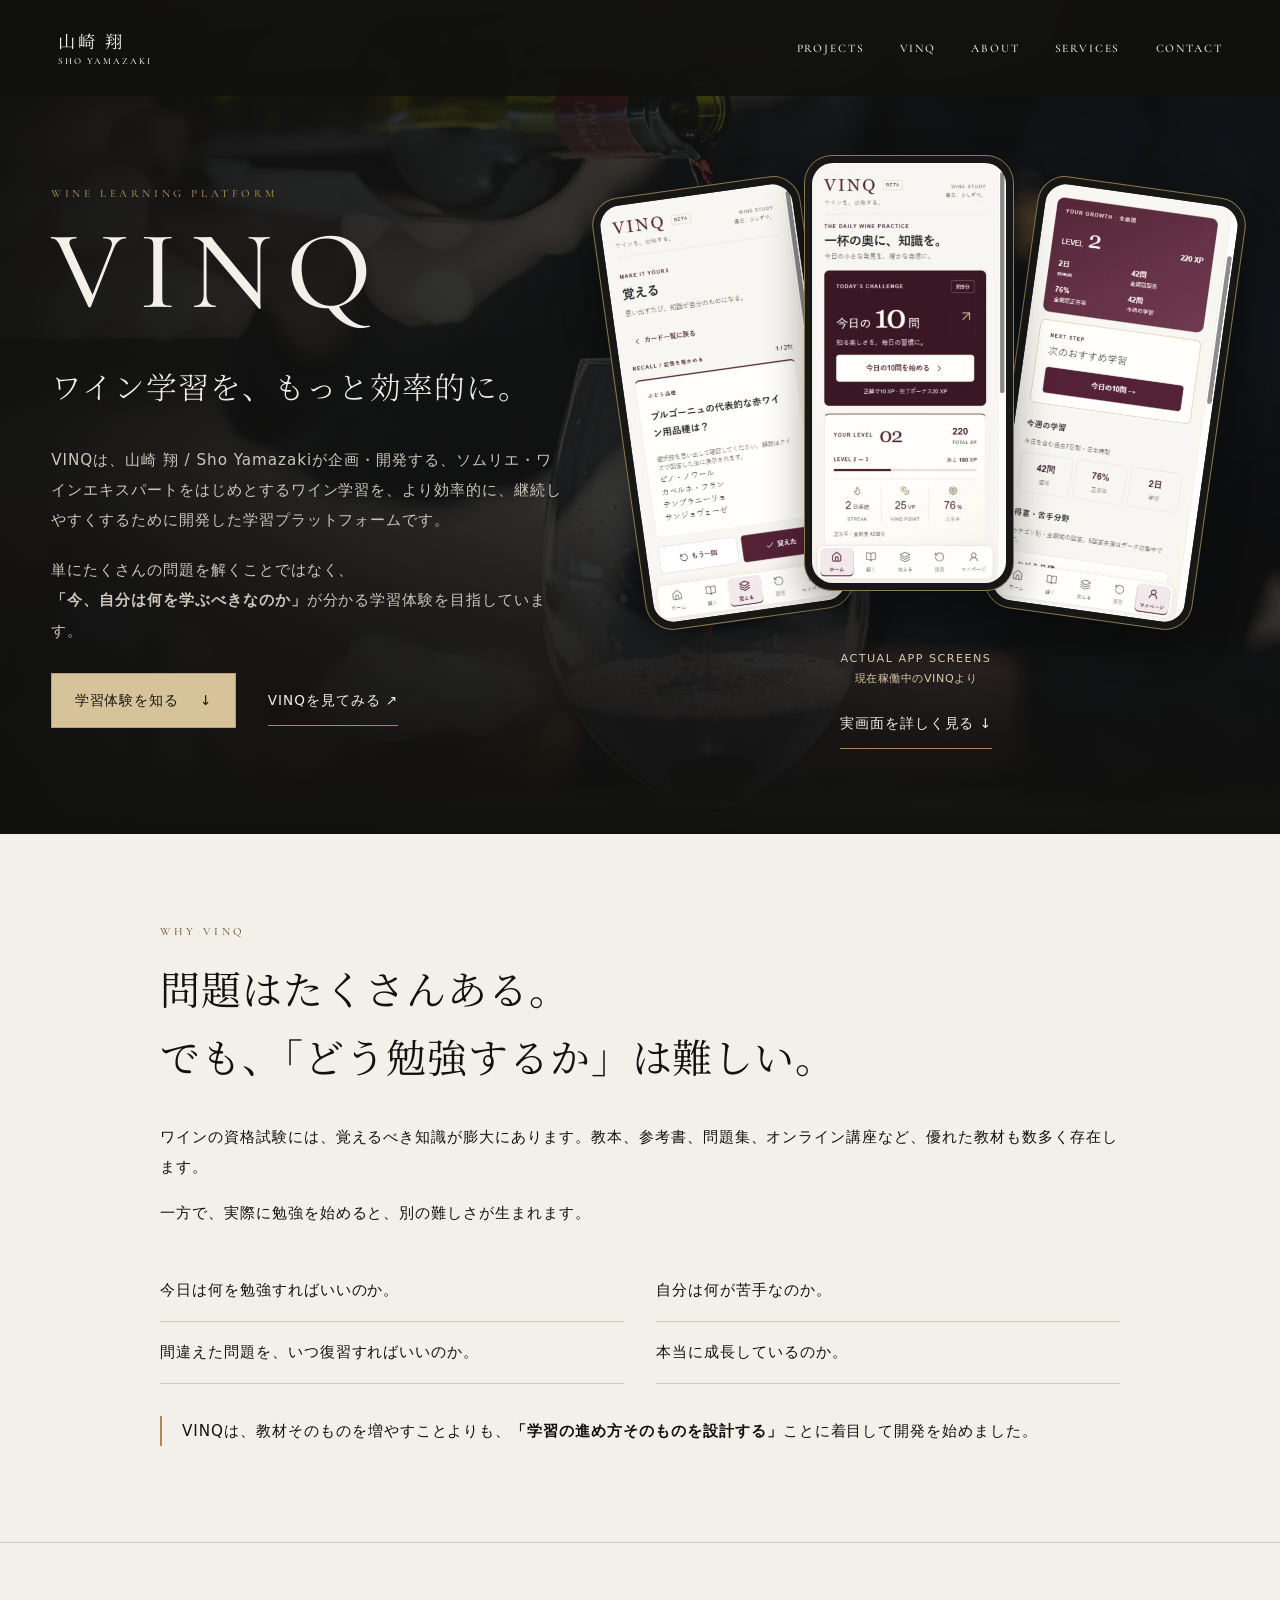
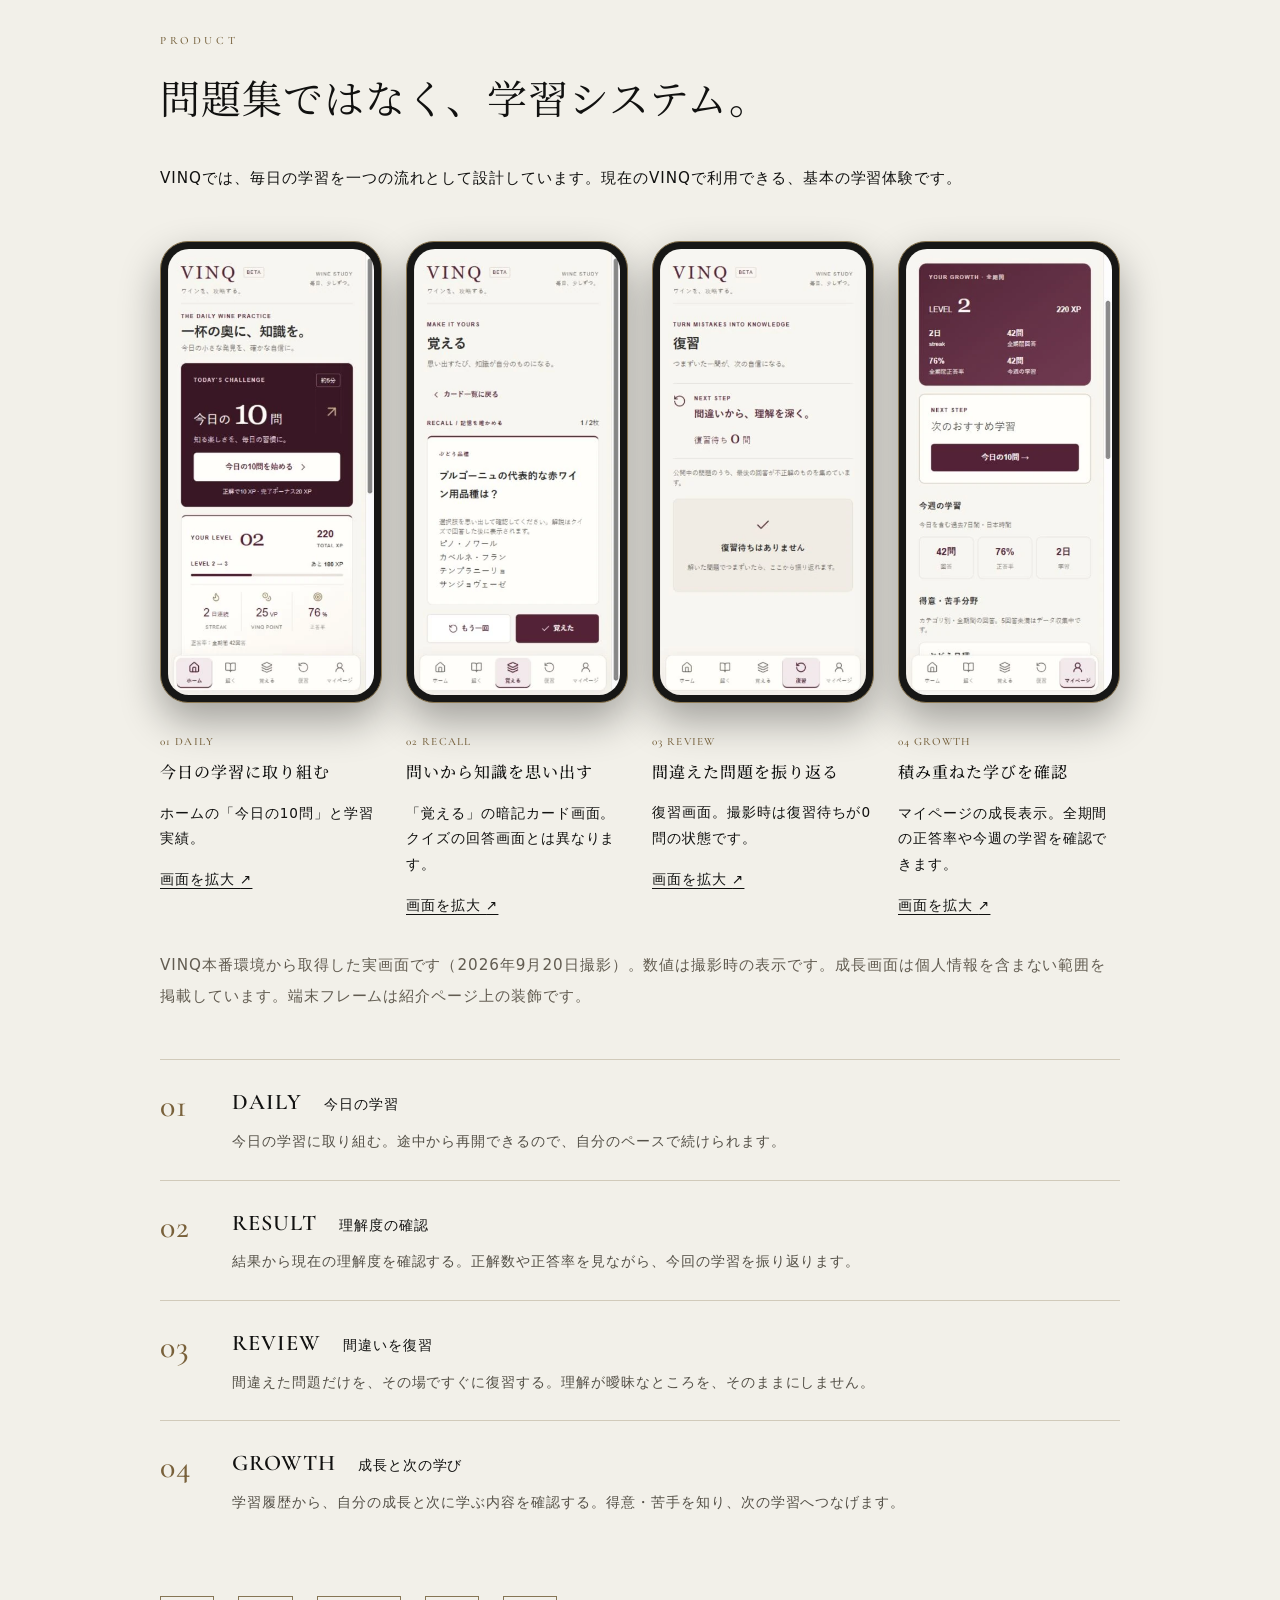
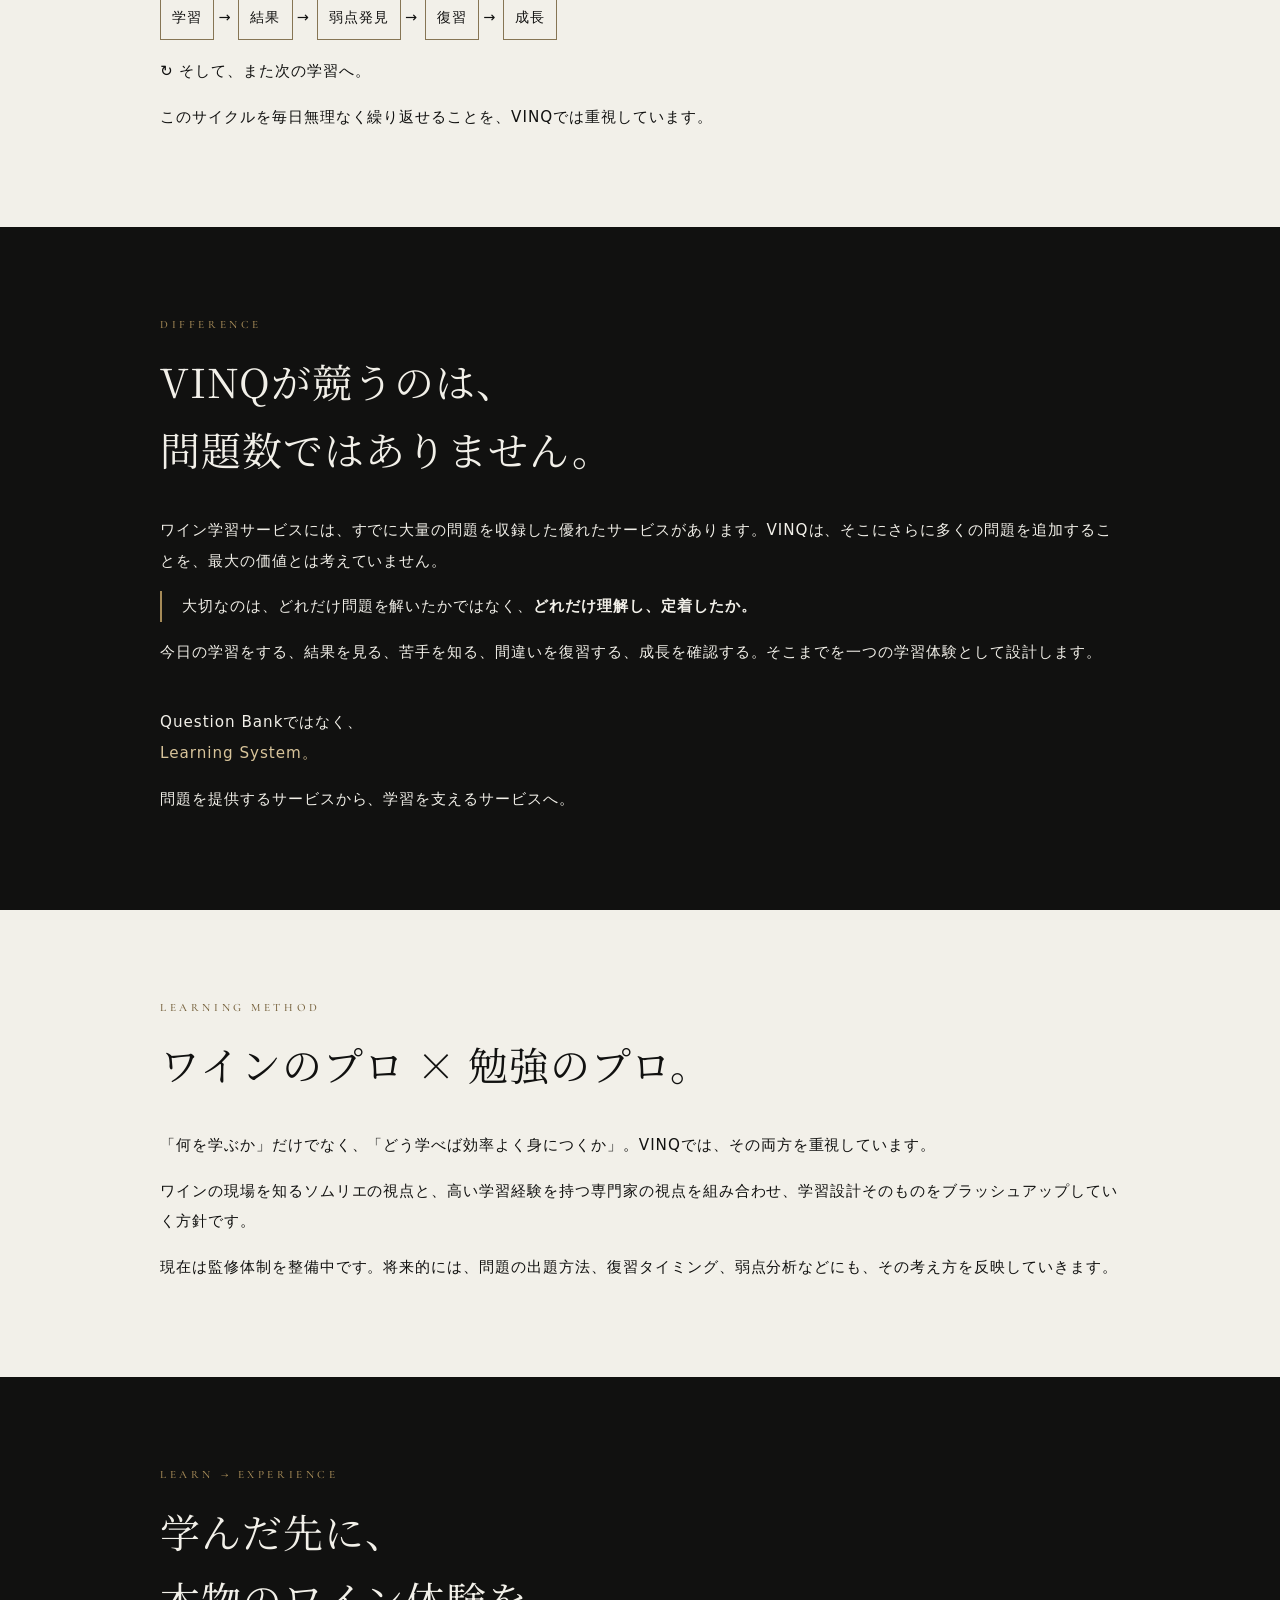
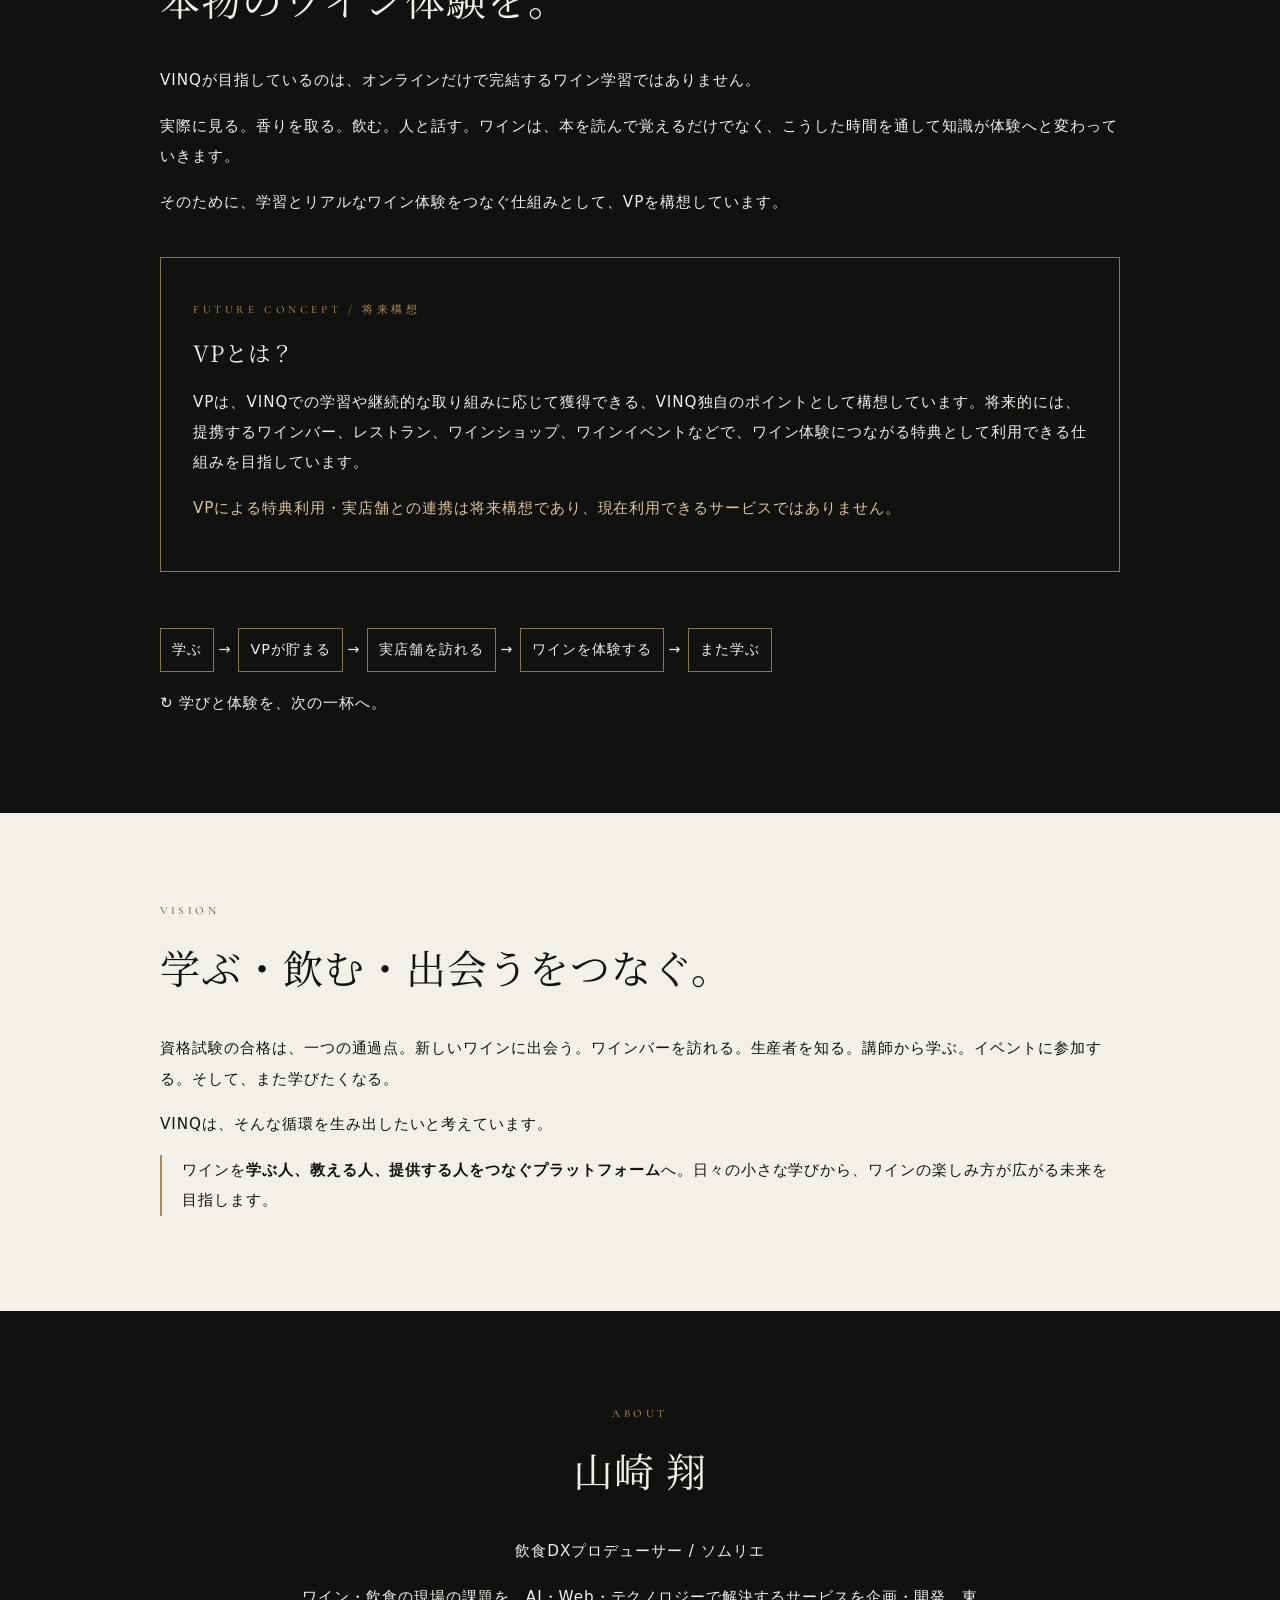
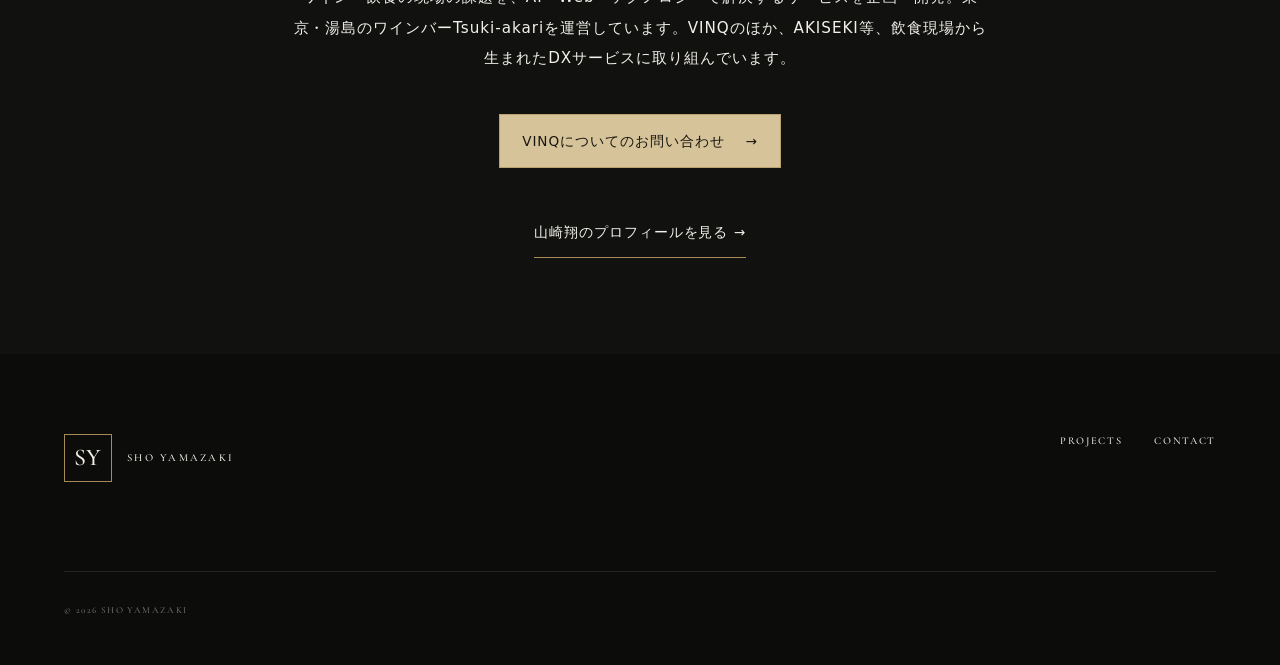
==== commit 0c34b359: "Link VINQ introduction to Sho Yamazaki profile" ====
--- a/vinq/index.html
+++ b/vinq/index.html
@@ -1,123 +1,123 @@
-<!doctype html>
-<html lang="ja">
-<head>
-  <meta charset="UTF-8">
-  <meta name="viewport" content="width=device-width, initial-scale=1.0">
-  <meta name="description" content="VINQは、ワイン学習をより効率的に、継続しやすくする学習プラットフォーム。毎日の学習・結果・誤答復習・成長の確認をつなぎ、学んだ先のワイン体験へ広がる構想を紹介します。">
-  <meta name="theme-color" content="#10100f">
-  <meta property="og:title" content="VINQ｜ワイン学習を、もっと効率的に。">
-  <meta property="og:description" content="VINQは、ワイン学習をより効率的に、継続しやすくする学習プラットフォーム。毎日の学習・結果・誤答復習・成長の確認をつなぎ、学んだ先のワイン体験へ広がる構想を紹介します。">
-  <meta property="og:image" content="https://sho-yamazaki.jp/vinq/assets/wine-1440.webp">
-  <meta property="og:type" content="website">
-  <meta property="og:locale" content="ja_JP">
-  <meta property="og:site_name" content="山崎 翔 / Sho Yamazaki">
-  <meta name="twitter:card" content="summary_large_image">
-  <meta name="twitter:title" content="VINQ｜ワイン学習を、もっと効率的に。">
-  <meta name="twitter:description" content="VINQは、ワイン学習をより効率的に、継続しやすくする学習プラットフォーム。毎日の学習・結果・誤答復習・成長の確認をつなぎ、学んだ先のワイン体験へ広がる構想を紹介します。">
-  <meta name="twitter:image" content="https://sho-yamazaki.jp/vinq/assets/wine-1440.webp">
-  <title>VINQ｜ワイン学習を、もっと効率的に。｜山崎 翔</title>
-  <link rel="canonical" href="https://sho-yamazaki.jp/vinq/">
-  <meta property="og:url" content="https://sho-yamazaki.jp/vinq/">
-  <meta property="og:image:alt" content="ワイングラスに注がれる赤ワイン">
-  <link rel="icon" href="../favicon.svg" type="image/svg+xml">
-  <link rel="preconnect" href="https://fonts.googleapis.com">
-  <link rel="preconnect" href="https://fonts.gstatic.com" crossorigin>
-  <link href="https://fonts.googleapis.com/css2?family=Cormorant+Garamond:wght@400;500;600&family=Noto+Serif+JP:wght@300;400;500&display=swap" rel="stylesheet">
-  <link rel="stylesheet" href="../styles.css">
-  <link rel="stylesheet" href="./vinq.css">
-  <script src="../script.js" defer></script>
-</head>
-<body class="vinq-page">
-  <a class="skip-link" href="#main">本文へ移動</a>
-  <header class="site-header" data-header>
-    <a class="brand" href="../#top" aria-label="山崎 翔 / Sho Yamazaki ホーム">
-      <strong>山崎 翔</strong><small>SHO YAMAZAKI</small>
-    </a>
-    <button class="menu-button" type="button" aria-expanded="false" aria-controls="navigation"><span></span><span></span><span class="sr-only">メニューを開く</span></button>
-    <nav id="navigation" class="navigation" aria-label="メインナビゲーション">
-      <a href="../#places">Projects</a><a href="./" aria-current="page">VINQ</a><a href="../#about">About</a><a href="../#services">Services</a><a href="../#contact">Contact</a>
-    </nav>
-  </header>
-
-
-  <main id="main">
-    <section class="vinq-intro" aria-labelledby="vinq-title">
-      <picture class="vinq-backdrop" aria-hidden="true"><source media="(max-width: 600px)" srcset="./assets/wine-640.webp"><img src="./assets/wine-1440.webp" alt="" width="1440" height="960" fetchpriority="high"></picture>
-      <div class="vinq-hero-layout"><div class="vinq-hero-message">
-      <p class="eyebrow">WINE LEARNING PLATFORM</p>
-      <h1 id="vinq-title">VINQ</h1>
-      <p class="vinq-tagline">ワイン学習を、もっと効率的に。</p>
-      <p class="vinq-intro-copy">VINQは、ソムリエ・ワインエキスパートをはじめとするワイン学習を、より効率的に、継続しやすくするために開発した学習プラットフォームです。</p>
-      <p class="vinq-intro-copy">単にたくさんの問題を解くことではなく、<br><strong>「今、自分は何を学ぶべきなのか」</strong>が分かる学習体験を目指しています。</p>
-      <div class="hero-actions"><a class="dx-button" href="#product">学習体験を知る <span aria-hidden="true">↓</span></a><a class="dx-link" href="https://vinq.vercel.app/" target="_blank" rel="noopener noreferrer">VINQを見てみる <span aria-hidden="true">↗</span></a></div>
-      </div>
-      <div class="vinq-hero-visual" aria-label="VINQ本番の実アプリ画面">
-        <div class="vinq-devices"><div class="vinq-device vinq-device-left"><img src="./assets/recall.webp" alt="VINQの暗記カード。ぶどう品種の問いと選択肢を表示。" width="375" height="812" loading="eager" decoding="async"></div><div class="vinq-device vinq-device-center"><img src="./assets/daily.webp" alt="VINQホーム。今日の10問と学習の実績を表示。" width="375" height="812" loading="eager" decoding="async"></div><div class="vinq-device vinq-device-right"><img src="./assets/growth.webp" alt="VINQマイページの成長表示。回答数・正答率と今週の学習を確認。" width="375" height="812" loading="eager" decoding="async"></div></div>
-        <p class="vinq-screen-label">ACTUAL APP SCREENS <span>現在稼働中のVINQより</span></p>
-        <a class="dx-link" href="#app-screens">実画面を詳しく見る <span aria-hidden="true">↓</span></a>
-      </div></div>
-    </section>
-    <section class="vinq-section vinq-paper" aria-labelledby="why-title">
-      <p class="eyebrow">WHY VINQ</p>
-      <h2 id="why-title">問題はたくさんある。<br>でも、「どう勉強するか」は難しい。</h2>
-      <p>ワインの資格試験には、覚えるべき知識が膨大にあります。教本、参考書、問題集、オンライン講座など、優れた教材も数多く存在します。</p>
-      <p>一方で、実際に勉強を始めると、別の難しさが生まれます。</p>
-      <ul class="vinq-questions"><li>今日は何を勉強すればいいのか。</li><li>自分は何が苦手なのか。</li><li>間違えた問題を、いつ復習すればいいのか。</li><li>本当に成長しているのか。</li></ul>
-      <p class="vinq-statement">VINQは、教材そのものを増やすことよりも、<strong>「学習の進め方そのものを設計する」</strong>ことに着目して開発を始めました。</p>
-    </section>
-    <section id="product" class="vinq-section vinq-paper vinq-product" aria-labelledby="product-title">
-      <p class="eyebrow">PRODUCT</p><h2 id="product-title">問題集ではなく、学習システム。</h2>
-      <p>VINQでは、毎日の学習を一つの流れとして設計しています。現在のVINQで利用できる、基本の学習体験です。</p>
-
-      <div id="app-screens" class="vinq-gallery" aria-label="VINQの実アプリ画面"><figure class="vinq-screen-card"><a class="vinq-device" href="./assets/daily.webp" target="_blank" rel="noopener" aria-label="今日の学習に取り組むの実画面を拡大して開く"><img src="./assets/daily.webp" alt="VINQホームの実画面。今日の10問、レベル、XPを表示。" width="375" height="812" loading="lazy" decoding="async"></a><figcaption><span class="eyebrow">01 DAILY</span><h3>今日の学習に取り組む</h3><p>ホームの「今日の10問」と学習実績。</p><a href="./assets/daily.webp" target="_blank" rel="noopener">画面を拡大 <span aria-hidden="true">↗</span></a></figcaption></figure><figure class="vinq-screen-card"><a class="vinq-device" href="./assets/recall.webp" target="_blank" rel="noopener" aria-label="問いから知識を思い出すの実画面を拡大して開く"><img src="./assets/recall.webp" alt="VINQの暗記カード実画面。ブルゴーニュのぶどう品種の問いと4つの選択肢。" width="375" height="812" loading="lazy" decoding="async"></a><figcaption><span class="eyebrow">02 RECALL</span><h3>問いから知識を思い出す</h3><p>「覚える」の暗記カード画面。クイズの回答画面とは異なります。</p><a href="./assets/recall.webp" target="_blank" rel="noopener">画面を拡大 <span aria-hidden="true">↗</span></a></figcaption></figure><figure class="vinq-screen-card"><a class="vinq-device" href="./assets/review.webp" target="_blank" rel="noopener" aria-label="間違えた問題を振り返るの実画面を拡大して開く"><img src="./assets/review.webp" alt="VINQの復習実画面。復習待ち0問と表示されている状態。" width="390" height="844" loading="lazy" decoding="async"></a><figcaption><span class="eyebrow">03 REVIEW</span><h3>間違えた問題を振り返る</h3><p>復習画面。撮影時は復習待ちが0問の状態です。</p><a href="./assets/review.webp" target="_blank" rel="noopener">画面を拡大 <span aria-hidden="true">↗</span></a></figcaption></figure><figure class="vinq-screen-card"><a class="vinq-device" href="./assets/growth.webp" target="_blank" rel="noopener" aria-label="積み重ねた学びを確認の実画面を拡大して開く"><img src="./assets/growth.webp" alt="VINQの成長実画面。レベル、回答数、正答率、今週の学習を表示。" width="375" height="812" loading="lazy" decoding="async"></a><figcaption><span class="eyebrow">04 GROWTH</span><h3>積み重ねた学びを確認</h3><p>マイページの成長表示。全期間の正答率や今週の学習を確認できます。</p><a href="./assets/growth.webp" target="_blank" rel="noopener">画面を拡大 <span aria-hidden="true">↗</span></a></figcaption></figure></div>
-      <p class="vinq-capture-note">VINQ本番環境から取得した実画面です（2026年9月20日撮影）。数値は撮影時の表示です。成長画面は個人情報を含まない範囲を掲載しています。端末フレームは紹介ページ上の装飾です。</p>
-      <ol class="learning-loop">
-        <li><span class="step-number">01</span><div><h3>DAILY <small>今日の学習</small></h3><p>今日の学習に取り組む。途中から再開できるので、自分のペースで続けられます。</p></div></li>
-        <li><span class="step-number">02</span><div><h3>RESULT <small>理解度の確認</small></h3><p>結果から現在の理解度を確認する。正解数や正答率を見ながら、今回の学習を振り返ります。</p></div></li>
-        <li><span class="step-number">03</span><div><h3>REVIEW <small>間違いを復習</small></h3><p>間違えた問題だけを、その場ですぐに復習する。理解が曖昧なところを、そのままにしません。</p></div></li>
-        <li><span class="step-number">04</span><div><h3>GROWTH <small>成長と次の学び</small></h3><p>学習履歴から、自分の成長と次に学ぶ内容を確認する。得意・苦手を知り、次の学習へつなげます。</p></div></li>
-      </ol>
-      <ol class="vinq-flow" aria-label="学習の循環"><li>学習</li><li>結果</li><li>弱点発見</li><li>復習</li><li>成長</li></ol>
-      <p class="vinq-return">↻ そして、また次の学習へ。</p>
-      <p>このサイクルを毎日無理なく繰り返せることを、VINQでは重視しています。</p>
-    </section>
-    <section class="vinq-section" aria-labelledby="difference-title">
-      <p class="eyebrow">DIFFERENCE</p><h2 id="difference-title">VINQが競うのは、<br>問題数ではありません。</h2>
-      <p>ワイン学習サービスには、すでに大量の問題を収録した優れたサービスがあります。VINQは、そこにさらに多くの問題を追加することを、最大の価値とは考えていません。</p>
-      <p class="vinq-statement">大切なのは、どれだけ問題を解いたかではなく、<strong>どれだけ理解し、定着したか。</strong></p>
-      <p>今日の学習をする、結果を見る、苦手を知る、間違いを復習する、成長を確認する。そこまでを一つの学習体験として設計します。</p>
-      <p class="vinq-motto">Question Bankではなく、<br><span>Learning System。</span></p>
-      <p>問題を提供するサービスから、学習を支えるサービスへ。</p>
-    </section>
-    <section class="vinq-section vinq-paper" aria-labelledby="method-title">
-      <p class="eyebrow">LEARNING METHOD</p><h2 id="method-title">ワインのプロ × 勉強のプロ。</h2>
-      <p>「何を学ぶか」だけでなく、「どう学べば効率よく身につくか」。VINQでは、その両方を重視しています。</p>
-      <p>ワインの現場を知るソムリエの視点と、高い学習経験を持つ専門家の視点を組み合わせ、学習設計そのものをブラッシュアップしていく方針です。</p>
-      <p>現在は監修体制を整備中です。将来的には、問題の出題方法、復習タイミング、弱点分析などにも、その考え方を反映していきます。</p>
-    </section>
-    <section class="vinq-section" aria-labelledby="experience-title">
-      <p class="eyebrow">LEARN → EXPERIENCE</p><h2 id="experience-title">学んだ先に、<br>本物のワイン体験を。</h2>
-      <p>VINQが目指しているのは、オンラインだけで完結するワイン学習ではありません。</p>
-      <p>実際に見る。香りを取る。飲む。人と話す。ワインは、本を読んで覚えるだけでなく、こうした時間を通して知識が体験へと変わっていきます。</p>
-      <p>そのために、学習とリアルなワイン体験をつなぐ仕組みとして、VPを構想しています。</p>
-      <aside class="vinq-vp" aria-labelledby="vp-title"><p class="eyebrow">FUTURE CONCEPT / 将来構想</p><h3 id="vp-title">VPとは？</h3><p>VPは、VINQでの学習や継続的な取り組みに応じて獲得できる、VINQ独自のポイントとして構想しています。将来的には、提携するワインバー、レストラン、ワインショップ、ワインイベントなどで、ワイン体験につながる特典として利用できる仕組みを目指しています。</p><p class="vinq-vp-note">VPによる特典利用・実店舗との連携は将来構想であり、現在利用できるサービスではありません。</p></aside>
-      <ol class="vinq-flow" aria-label="VPで目指す学習と体験の循環"><li>学ぶ</li><li>VPが貯まる</li><li>実店舗を訪れる</li><li>ワインを体験する</li><li>また学ぶ</li></ol>
-      <p class="vinq-return">↻ 学びと体験を、次の一杯へ。</p>
-    </section>
-    <section class="vinq-section vinq-paper" aria-labelledby="vision-title">
-      <p class="eyebrow">VISION</p><h2 id="vision-title">学ぶ・飲む・出会うをつなぐ。</h2>
-      <p>資格試験の合格は、一つの通過点。新しいワインに出会う。ワインバーを訪れる。生産者を知る。講師から学ぶ。イベントに参加する。そして、また学びたくなる。</p>
-      <p>VINQは、そんな循環を生み出したいと考えています。</p>
-      <p class="vinq-statement">ワインを<strong>学ぶ人、教える人、提供する人をつなぐプラットフォーム</strong>へ。日々の小さな学びから、ワインの楽しみ方が広がる未来を目指します。</p>
-    </section>
-    <section class="vinq-section vinq-closing" aria-labelledby="about-title">
-      <p class="eyebrow">ABOUT</p><h2 id="about-title">山崎 翔</h2>
-      <p>飲食DXプロデューサー / ソムリエ</p>
-      <p>ワイン・飲食の現場の課題を、AI・Web・テクノロジーで解決するサービスを企画・開発。東京・湯島のワインバーTsuki-akariを運営しています。VINQのほか、AKISEKI等、飲食現場から生まれたDXサービスに取り組んでいます。</p>
-      <a class="dx-button" href="../?inquiry=vinq#inquiry-form">VINQについてのお問い合わせ <span aria-hidden="true">→</span></a>
-      <p><a class="dx-link" href="../#about">山崎翔のプロフィールを見る →</a></p>
-    </section>
-  </main>
-  <footer><a class="brand footer-brand" href="../"><span>SY</span><small>SHO YAMAZAKI</small></a><div><a href="../#places">PROJECTS</a><a href="../#contact">CONTACT</a></div><p>© <span data-year></span> SHO YAMAZAKI</p></footer>
-</body>
-</html>
+<!doctype html>
+<html lang="ja">
+<head>
+  <meta charset="UTF-8">
+  <meta name="viewport" content="width=device-width, initial-scale=1.0">
+  <meta name="description" content="VINQは、ワイン学習をより効率的に、継続しやすくする学習プラットフォーム。毎日の学習・結果・誤答復習・成長の確認をつなぎ、学んだ先のワイン体験へ広がる構想を紹介します。">
+  <meta name="theme-color" content="#10100f">
+  <meta property="og:title" content="VINQ｜ワイン学習を、もっと効率的に。">
+  <meta property="og:description" content="VINQは、ワイン学習をより効率的に、継続しやすくする学習プラットフォーム。毎日の学習・結果・誤答復習・成長の確認をつなぎ、学んだ先のワイン体験へ広がる構想を紹介します。">
+  <meta property="og:image" content="https://sho-yamazaki.jp/vinq/assets/wine-1440.webp">
+  <meta property="og:type" content="website">
+  <meta property="og:locale" content="ja_JP">
+  <meta property="og:site_name" content="山崎 翔 / Sho Yamazaki">
+  <meta name="twitter:card" content="summary_large_image">
+  <meta name="twitter:title" content="VINQ｜ワイン学習を、もっと効率的に。">
+  <meta name="twitter:description" content="VINQは、ワイン学習をより効率的に、継続しやすくする学習プラットフォーム。毎日の学習・結果・誤答復習・成長の確認をつなぎ、学んだ先のワイン体験へ広がる構想を紹介します。">
+  <meta name="twitter:image" content="https://sho-yamazaki.jp/vinq/assets/wine-1440.webp">
+  <title>VINQ｜ワイン学習を、もっと効率的に。｜山崎 翔</title>
+  <link rel="canonical" href="https://sho-yamazaki.jp/vinq/">
+  <meta property="og:url" content="https://sho-yamazaki.jp/vinq/">
+  <meta property="og:image:alt" content="ワイングラスに注がれる赤ワイン">
+  <link rel="icon" href="../favicon.svg" type="image/svg+xml">
+  <link rel="preconnect" href="https://fonts.googleapis.com">
+  <link rel="preconnect" href="https://fonts.gstatic.com" crossorigin>
+  <link href="https://fonts.googleapis.com/css2?family=Cormorant+Garamond:wght@400;500;600&family=Noto+Serif+JP:wght@300;400;500&display=swap" rel="stylesheet">
+  <link rel="stylesheet" href="../styles.css">
+  <link rel="stylesheet" href="./vinq.css?v=20260920-screens">
+  <script src="../script.js" defer></script>
+</head>
+<body class="vinq-page">
+  <a class="skip-link" href="#main">本文へ移動</a>
+  <header class="site-header" data-header>
+    <a class="brand" href="../#top" aria-label="山崎 翔 / Sho Yamazaki ホーム">
+      <strong>山崎 翔</strong><small>SHO YAMAZAKI</small>
+    </a>
+    <button class="menu-button" type="button" aria-expanded="false" aria-controls="navigation"><span></span><span></span><span class="sr-only">メニューを開く</span></button>
+    <nav id="navigation" class="navigation" aria-label="メインナビゲーション">
+      <a href="../#places">Projects</a><a href="./" aria-current="page">VINQ</a><a href="../#about">About</a><a href="../#services">Services</a><a href="../#contact">Contact</a>
+    </nav>
+  </header>
+
+
+  <main id="main">
+    <section class="vinq-intro" aria-labelledby="vinq-title">
+      <picture class="vinq-backdrop" aria-hidden="true"><source media="(max-width: 600px)" srcset="./assets/wine-640.webp"><img src="./assets/wine-1440.webp" alt="" width="1440" height="960" fetchpriority="high"></picture>
+      <div class="vinq-hero-layout"><div class="vinq-hero-message">
+      <p class="eyebrow">WINE LEARNING PLATFORM</p>
+      <h1 id="vinq-title">VINQ</h1>
+      <p class="vinq-tagline">ワイン学習を、もっと効率的に。</p>
+      <p class="vinq-intro-copy">VINQは、<a href="../#about">山崎 翔 / Sho Yamazaki</a>が企画・開発する、ソムリエ・ワインエキスパートをはじめとするワイン学習を、より効率的に、継続しやすくするために開発した学習プラットフォームです。</p>
+      <p class="vinq-intro-copy">単にたくさんの問題を解くことではなく、<br><strong>「今、自分は何を学ぶべきなのか」</strong>が分かる学習体験を目指しています。</p>
+      <div class="hero-actions"><a class="dx-button" href="#product">学習体験を知る <span aria-hidden="true">↓</span></a><a class="dx-link" href="https://vinq.vercel.app/" target="_blank" rel="noopener noreferrer">VINQを見てみる <span aria-hidden="true">↗</span></a></div>
+      </div>
+      <div class="vinq-hero-visual" aria-label="VINQ本番の実アプリ画面">
+        <div class="vinq-devices"><div class="vinq-device vinq-device-left"><img src="./assets/recall.webp" alt="VINQの暗記カード。ぶどう品種の問いと選択肢を表示。" width="375" height="812" loading="eager" decoding="async"></div><div class="vinq-device vinq-device-center"><img src="./assets/daily.webp" alt="VINQホーム。今日の10問と学習の実績を表示。" width="375" height="812" loading="eager" decoding="async"></div><div class="vinq-device vinq-device-right"><img src="./assets/growth.webp" alt="VINQマイページの成長表示。回答数・正答率と今週の学習を確認。" width="375" height="812" loading="eager" decoding="async"></div></div>
+        <p class="vinq-screen-label">ACTUAL APP SCREENS <span>現在稼働中のVINQより</span></p>
+        <a class="dx-link" href="#app-screens">実画面を詳しく見る <span aria-hidden="true">↓</span></a>
+      </div></div>
+    </section>
+    <section class="vinq-section vinq-paper" aria-labelledby="why-title">
+      <p class="eyebrow">WHY VINQ</p>
+      <h2 id="why-title">問題はたくさんある。<br>でも、「どう勉強するか」は難しい。</h2>
+      <p>ワインの資格試験には、覚えるべき知識が膨大にあります。教本、参考書、問題集、オンライン講座など、優れた教材も数多く存在します。</p>
+      <p>一方で、実際に勉強を始めると、別の難しさが生まれます。</p>
+      <ul class="vinq-questions"><li>今日は何を勉強すればいいのか。</li><li>自分は何が苦手なのか。</li><li>間違えた問題を、いつ復習すればいいのか。</li><li>本当に成長しているのか。</li></ul>
+      <p class="vinq-statement">VINQは、教材そのものを増やすことよりも、<strong>「学習の進め方そのものを設計する」</strong>ことに着目して開発を始めました。</p>
+    </section>
+    <section id="product" class="vinq-section vinq-paper vinq-product" aria-labelledby="product-title">
+      <p class="eyebrow">PRODUCT</p><h2 id="product-title">問題集ではなく、学習システム。</h2>
+      <p>VINQでは、毎日の学習を一つの流れとして設計しています。現在のVINQで利用できる、基本の学習体験です。</p>
+
+      <div id="app-screens" class="vinq-gallery" aria-label="VINQの実アプリ画面"><figure class="vinq-screen-card"><a class="vinq-device" href="./assets/daily.webp" target="_blank" rel="noopener" aria-label="今日の学習に取り組むの実画面を拡大して開く"><img src="./assets/daily.webp" alt="VINQホームの実画面。今日の10問、レベル、XPを表示。" width="375" height="812" loading="lazy" decoding="async"></a><figcaption><span class="eyebrow">01 DAILY</span><h3>今日の学習に取り組む</h3><p>ホームの「今日の10問」と学習実績。</p><a href="./assets/daily.webp" target="_blank" rel="noopener">画面を拡大 <span aria-hidden="true">↗</span></a></figcaption></figure><figure class="vinq-screen-card"><a class="vinq-device" href="./assets/recall.webp" target="_blank" rel="noopener" aria-label="問いから知識を思い出すの実画面を拡大して開く"><img src="./assets/recall.webp" alt="VINQの暗記カード実画面。ブルゴーニュのぶどう品種の問いと4つの選択肢。" width="375" height="812" loading="lazy" decoding="async"></a><figcaption><span class="eyebrow">02 RECALL</span><h3>問いから知識を思い出す</h3><p>「覚える」の暗記カード画面。クイズの回答画面とは異なります。</p><a href="./assets/recall.webp" target="_blank" rel="noopener">画面を拡大 <span aria-hidden="true">↗</span></a></figcaption></figure><figure class="vinq-screen-card"><a class="vinq-device" href="./assets/review.webp" target="_blank" rel="noopener" aria-label="間違えた問題を振り返るの実画面を拡大して開く"><img src="./assets/review.webp" alt="VINQの復習実画面。復習待ち0問と表示されている状態。" width="390" height="844" loading="lazy" decoding="async"></a><figcaption><span class="eyebrow">03 REVIEW</span><h3>間違えた問題を振り返る</h3><p>復習画面。撮影時は復習待ちが0問の状態です。</p><a href="./assets/review.webp" target="_blank" rel="noopener">画面を拡大 <span aria-hidden="true">↗</span></a></figcaption></figure><figure class="vinq-screen-card"><a class="vinq-device" href="./assets/growth.webp" target="_blank" rel="noopener" aria-label="積み重ねた学びを確認の実画面を拡大して開く"><img src="./assets/growth.webp" alt="VINQの成長実画面。レベル、回答数、正答率、今週の学習を表示。" width="375" height="812" loading="lazy" decoding="async"></a><figcaption><span class="eyebrow">04 GROWTH</span><h3>積み重ねた学びを確認</h3><p>マイページの成長表示。全期間の正答率や今週の学習を確認できます。</p><a href="./assets/growth.webp" target="_blank" rel="noopener">画面を拡大 <span aria-hidden="true">↗</span></a></figcaption></figure></div>
+      <p class="vinq-capture-note">VINQ本番環境から取得した実画面です（2026年9月20日撮影）。数値は撮影時の表示です。成長画面は個人情報を含まない範囲を掲載しています。端末フレームは紹介ページ上の装飾です。</p>
+      <ol class="learning-loop">
+        <li><span class="step-number">01</span><div><h3>DAILY <small>今日の学習</small></h3><p>今日の学習に取り組む。途中から再開できるので、自分のペースで続けられます。</p></div></li>
+        <li><span class="step-number">02</span><div><h3>RESULT <small>理解度の確認</small></h3><p>結果から現在の理解度を確認する。正解数や正答率を見ながら、今回の学習を振り返ります。</p></div></li>
+        <li><span class="step-number">03</span><div><h3>REVIEW <small>間違いを復習</small></h3><p>間違えた問題だけを、その場ですぐに復習する。理解が曖昧なところを、そのままにしません。</p></div></li>
+        <li><span class="step-number">04</span><div><h3>GROWTH <small>成長と次の学び</small></h3><p>学習履歴から、自分の成長と次に学ぶ内容を確認する。得意・苦手を知り、次の学習へつなげます。</p></div></li>
+      </ol>
+      <ol class="vinq-flow" aria-label="学習の循環"><li>学習</li><li>結果</li><li>弱点発見</li><li>復習</li><li>成長</li></ol>
+      <p class="vinq-return">↻ そして、また次の学習へ。</p>
+      <p>このサイクルを毎日無理なく繰り返せることを、VINQでは重視しています。</p>
+    </section>
+    <section class="vinq-section" aria-labelledby="difference-title">
+      <p class="eyebrow">DIFFERENCE</p><h2 id="difference-title">VINQが競うのは、<br>問題数ではありません。</h2>
+      <p>ワイン学習サービスには、すでに大量の問題を収録した優れたサービスがあります。VINQは、そこにさらに多くの問題を追加することを、最大の価値とは考えていません。</p>
+      <p class="vinq-statement">大切なのは、どれだけ問題を解いたかではなく、<strong>どれだけ理解し、定着したか。</strong></p>
+      <p>今日の学習をする、結果を見る、苦手を知る、間違いを復習する、成長を確認する。そこまでを一つの学習体験として設計します。</p>
+      <p class="vinq-motto">Question Bankではなく、<br><span>Learning System。</span></p>
+      <p>問題を提供するサービスから、学習を支えるサービスへ。</p>
+    </section>
+    <section class="vinq-section vinq-paper" aria-labelledby="method-title">
+      <p class="eyebrow">LEARNING METHOD</p><h2 id="method-title">ワインのプロ × 勉強のプロ。</h2>
+      <p>「何を学ぶか」だけでなく、「どう学べば効率よく身につくか」。VINQでは、その両方を重視しています。</p>
+      <p>ワインの現場を知るソムリエの視点と、高い学習経験を持つ専門家の視点を組み合わせ、学習設計そのものをブラッシュアップしていく方針です。</p>
+      <p>現在は監修体制を整備中です。将来的には、問題の出題方法、復習タイミング、弱点分析などにも、その考え方を反映していきます。</p>
+    </section>
+    <section class="vinq-section" aria-labelledby="experience-title">
+      <p class="eyebrow">LEARN → EXPERIENCE</p><h2 id="experience-title">学んだ先に、<br>本物のワイン体験を。</h2>
+      <p>VINQが目指しているのは、オンラインだけで完結するワイン学習ではありません。</p>
+      <p>実際に見る。香りを取る。飲む。人と話す。ワインは、本を読んで覚えるだけでなく、こうした時間を通して知識が体験へと変わっていきます。</p>
+      <p>そのために、学習とリアルなワイン体験をつなぐ仕組みとして、VPを構想しています。</p>
+      <aside class="vinq-vp" aria-labelledby="vp-title"><p class="eyebrow">FUTURE CONCEPT / 将来構想</p><h3 id="vp-title">VPとは？</h3><p>VPは、VINQでの学習や継続的な取り組みに応じて獲得できる、VINQ独自のポイントとして構想しています。将来的には、提携するワインバー、レストラン、ワインショップ、ワインイベントなどで、ワイン体験につながる特典として利用できる仕組みを目指しています。</p><p class="vinq-vp-note">VPによる特典利用・実店舗との連携は将来構想であり、現在利用できるサービスではありません。</p></aside>
+      <ol class="vinq-flow" aria-label="VPで目指す学習と体験の循環"><li>学ぶ</li><li>VPが貯まる</li><li>実店舗を訪れる</li><li>ワインを体験する</li><li>また学ぶ</li></ol>
+      <p class="vinq-return">↻ 学びと体験を、次の一杯へ。</p>
+    </section>
+    <section class="vinq-section vinq-paper" aria-labelledby="vision-title">
+      <p class="eyebrow">VISION</p><h2 id="vision-title">学ぶ・飲む・出会うをつなぐ。</h2>
+      <p>資格試験の合格は、一つの通過点。新しいワインに出会う。ワインバーを訪れる。生産者を知る。講師から学ぶ。イベントに参加する。そして、また学びたくなる。</p>
+      <p>VINQは、そんな循環を生み出したいと考えています。</p>
+      <p class="vinq-statement">ワインを<strong>学ぶ人、教える人、提供する人をつなぐプラットフォーム</strong>へ。日々の小さな学びから、ワインの楽しみ方が広がる未来を目指します。</p>
+    </section>
+    <section class="vinq-section vinq-closing" aria-labelledby="about-title">
+      <p class="eyebrow">ABOUT</p><h2 id="about-title">山崎 翔</h2>
+      <p>飲食DXプロデューサー / ソムリエ</p>
+      <p>ワイン・飲食の現場の課題を、AI・Web・テクノロジーで解決するサービスを企画・開発。東京・湯島のワインバーTsuki-akariを運営しています。VINQのほか、AKISEKI等、飲食現場から生まれたDXサービスに取り組んでいます。</p>
+      <a class="dx-button" href="../?inquiry=vinq#inquiry-form">VINQについてのお問い合わせ <span aria-hidden="true">→</span></a>
+      <p><a class="dx-link" href="../#about">山崎翔のプロフィールを見る →</a></p>
+    </section>
+  </main>
+  <footer><a class="brand footer-brand" href="../"><span>SY</span><small>SHO YAMAZAKI</small></a><div><a href="../#places">PROJECTS</a><a href="../#contact">CONTACT</a></div><p>© <span data-year></span> SHO YAMAZAKI</p></footer>
+</body>
+</html>
--- a/styles.css
+++ b/styles.css
@@ -1,285 +1,294 @@
-:root{--ink:#111110;--charcoal:#191918;--paper:#f2f0e9;--muted:#a5a197;--gold:#a68b58;--line:rgba(166,139,88,.35);--serif:"Cormorant Garamond","Times New Roman",serif;--jp:"Noto Serif JP",serif}*{box-sizing:border-box}html{scroll-behavior:smooth;overflow-x:hidden}body{margin:0;overflow-x:hidden;background:var(--ink);color:var(--paper);font-family:var(--jp);font-weight:300;letter-spacing:.06em}a{color:inherit;text-decoration:none}.skip-link{position:fixed;top:-4rem;left:1rem;z-index:100;background:var(--paper);color:var(--ink);padding:.8rem}.skip-link:focus{top:1rem}.sr-only{position:absolute;width:1px;height:1px;overflow:hidden;clip:rect(0,0,0,0)}.site-header{position:fixed;z-index:20;top:0;left:0;width:100%;height:96px;padding:0 4.5vw;display:flex;align-items:center;justify-content:space-between;border-bottom:1px solid transparent;transition:.4s}.site-header.scrolled{height:72px;background:rgba(17,17,16,.94);border-color:rgba(255,255,255,.1);backdrop-filter:blur(12px)}.brand{display:flex;align-items:center;gap:15px}.brand>span{font:500 1.5rem var(--serif);letter-spacing:.04em;border:1px solid var(--gold);width:48px;height:48px;display:grid;place-items:center}.brand small{font:500 .67rem var(--serif);letter-spacing:.21em;line-height:1.5;max-width:115px}.navigation{display:flex;gap:2.2rem;font:500 .72rem var(--serif);letter-spacing:.16em;text-transform:uppercase}.navigation a{position:relative}.navigation a:after{content:"";position:absolute;left:0;bottom:-8px;width:0;border-bottom:1px solid var(--gold);transition:.3s}.navigation a:hover:after,.navigation a:focus-visible:after{width:100%}.menu-button{display:none;background:none;border:0;color:white}.hero{height:100svh;min-height:680px;position:relative;display:grid;place-items:center;overflow:hidden;background:radial-gradient(circle at 68% 48%,#382922 0,transparent 23%),linear-gradient(120deg,#0d0d0c 15%,#191817 58%,#0d0d0c)}.hero:before{content:"";position:absolute;inset:0;opacity:.22;background:repeating-linear-gradient(118deg,transparent 0 80px,rgba(255,255,255,.03) 81px 82px)}.hero-glow{position:absolute;width:28vw;height:70vh;right:14%;top:16%;border-radius:50%;background:radial-gradient(ellipse,rgba(144,45,32,.38),rgba(10,10,9,0) 67%);filter:blur(15px);transform:rotate(-18deg)}.hero-inner{text-align:center;z-index:1}.eyebrow{font:500 .7rem var(--serif);letter-spacing:.32em;color:var(--gold);text-transform:uppercase}.hero h1{margin:2.5rem 0 2rem;font:400 clamp(4.2rem,10.5vw,10.5rem)/.72 var(--serif);letter-spacing:.02em}.hero h1 span{display:block}.hero h1 span:last-child{font-size:.62em;letter-spacing:.14em;margin-top:.6em}.hero-copy{font-size:clamp(1.1rem,1.7vw,1.5rem);line-height:2.15;letter-spacing:.17em}.scroll-cue{position:absolute;bottom:0;left:5vw;display:flex;flex-direction:column;align-items:center;gap:12px;font:500 .58rem var(--serif);letter-spacing:.25em}.scroll-cue i{height:65px;border-left:1px solid var(--gold)}.section{padding:10rem 6vw;display:grid;grid-template-columns:10% 1fr 36%;gap:7vw}.section-label{color:var(--gold);font:500 .65rem var(--serif);letter-spacing:.26em}.section-label span{display:block;padding-bottom:1.2rem;border-bottom:1px solid var(--line)}.section-label p{writing-mode:vertical-rl;margin:1.5rem auto}.about{background:var(--paper);color:var(--ink);align-items:center}.about h2,.services h2{font-size:clamp(2.2rem,4vw,4rem);font-weight:400;line-height:1.65;margin:1rem 0 3rem}.about h2 span,.services h2 span{display:block;white-space:nowrap}.about-copy{max-width:550px;font-size:.94rem;line-height:2.4;color:#4f4c46}.portrait{height:620px;position:relative;display:grid;place-items:center;background:linear-gradient(145deg,#36332e,#171716);color:var(--paper);overflow:hidden}.portrait:after{content:"";position:absolute;width:180px;height:80%;border-radius:50% 50% 10% 10%;background:linear-gradient(#6c6358,#232220);filter:blur(18px);opacity:.55}.monogram{font:400 9rem var(--serif);opacity:.08}.placeholder>p{position:absolute;z-index:2;bottom:25px;left:30px;font:500 .62rem var(--serif);letter-spacing:.2em}.placeholder>p span{color:var(--muted);line-height:2}.project{min-height:760px;display:grid;grid-template-columns:1.08fr .92fr}.project-light{background:var(--paper);color:var(--ink)}.project-dark{background:#181817}.project-visual{min-height:620px;position:relative;background:linear-gradient(130deg,rgba(255,255,255,.025),transparent 40%),radial-gradient(circle at 28% 35%,rgba(117,67,45,.22),transparent 36%),linear-gradient(145deg,#302b27,#121211 72%);overflow:hidden}.project-visual:after{content:"";position:absolute;inset:0;background:linear-gradient(180deg,transparent 55%,rgba(0,0,0,.45)),repeating-linear-gradient(115deg,transparent 0 110px,rgba(255,255,255,.018) 111px 112px)}.project-visual>span{position:absolute;z-index:1;bottom:3rem;left:3rem;color:#ddd;font:500 .61rem var(--serif);letter-spacing:.25em}.project-light .project-visual{order:2;background:linear-gradient(145deg,rgba(255,255,255,.05),transparent 42%),radial-gradient(circle at 70% 32%,rgba(135,80,58,.2),transparent 35%),linear-gradient(140deg,#4b4540,#191817 70%)}.project-content{padding:9vw;display:flex;flex-direction:column;justify-content:center;align-items:flex-start}.project-content h2{font:400 clamp(4rem,7vw,7rem)/1 var(--serif);margin:1.5rem 0}.project-content>p:not(.eyebrow,.ja-title,.formula){max-width:480px;color:var(--muted);line-height:2.3;font-size:.9rem}.project-light .project-content>p{color:#55514c}.ja-title{font-size:1.1rem;margin:0 0 2rem}.formula{font:400 clamp(1.15rem,2vw,1.6rem) var(--serif);letter-spacing:.05em}.formula i{color:var(--gold);padding:0 .35em}.text-link{font:500 .7rem var(--serif);letter-spacing:.2em;border-bottom:1px solid var(--gold);padding:1rem 0;margin-top:2rem;transition:color .25s,padding .25s}.text-link span{margin-left:2rem;color:var(--gold)}.text-link:hover,.text-link:focus-visible{color:var(--gold);padding-right:.5rem}.services{grid-template-columns:10% 1fr 48%;background:#141413}.service-list{list-style:none;padding:0;margin:0}.service-list li{border-top:1px solid rgba(255,255,255,.13)}.service-list li:last-child{border-bottom:1px solid rgba(255,255,255,.13)}.service-list a{display:grid;grid-template-columns:3rem minmax(0,1fr) auto 1rem;align-items:center;gap:1rem;padding:1.5rem 0;transition:padding .25s,background .25s}.service-list a:hover,.service-list a:focus-visible{padding-right:.5rem;padding-left:.5rem;background:rgba(255,255,255,.025)}.service-list span{font:500 .65rem var(--serif);color:var(--gold)}.service-list h3{font-size:.95rem;font-weight:400;margin:0;word-break:keep-all;overflow-wrap:normal}.service-list p{font:400 .72rem var(--serif);color:#77746d;margin:0}.service-list i{color:var(--gold);font-style:normal}.philosophy{background:#292824;text-align:center;padding:11rem 5vw;position:relative;overflow:hidden}.philosophy-mark{position:absolute;left:50%;top:2rem;transform:translateX(-50%);font:400 26rem var(--serif);color:rgba(255,255,255,.025)}.philosophy h2{font-size:clamp(2.5rem,5vw,5.2rem);font-weight:300;line-height:1.55;letter-spacing:.12em;margin:2rem}.philosophy>p:not(.eyebrow){color:#aaa69c;line-height:2.4;font-size:.9rem}.philosophy-words{max-width:900px;margin:6rem auto 0;display:flex;align-items:center;justify-content:space-between;font:500 .65rem var(--serif);letter-spacing:.2em}.philosophy-words i{width:40px;border-top:1px solid var(--gold)}.contact{background:var(--paper);color:var(--ink);text-align:center;padding:10rem 5vw}.contact h2{font-size:clamp(2.4rem,4.4vw,4.7rem);font-weight:300;line-height:1.55;margin:2rem}.contact>p:not(.eyebrow,.contact-note){color:#68645e;line-height:2.2;font-size:.9rem}.contact-button{width:min(480px,100%);min-height:110px;margin:4rem auto 1.5rem;border:1px solid var(--gold);background:var(--ink);color:var(--paper);display:grid;grid-template-columns:1fr auto;grid-template-rows:1fr 1fr;text-align:left;padding:1.7rem 2.2rem;box-shadow:0 14px 35px rgba(17,17,16,.12);transition:transform .3s,background .3s,box-shadow .3s}.contact-button:hover,.contact-button:focus-visible{background:#292824;transform:translateY(-3px);box-shadow:0 20px 45px rgba(17,17,16,.2)}.contact-button span{font-size:1rem}.contact-button small{font:500 .6rem var(--serif);letter-spacing:.23em;color:var(--gold)}.contact-button i{grid-row:1/3;grid-column:2;align-self:center;color:var(--gold);font-style:normal}.contact-note{font-size:.65rem;color:#99958e}footer{padding:5rem 5vw 2.5rem;background:#0c0c0b;display:grid;grid-template-columns:1fr 1fr;gap:5rem}footer>div{display:flex;justify-content:flex-end;gap:2rem;font:500 .65rem var(--serif);letter-spacing:.16em}footer>p{grid-column:1/3;border-top:1px solid rgba(255,255,255,.1);padding-top:2rem;color:#706e68;font:500 .58rem var(--serif);letter-spacing:.15em}.reveal{animation:appear 1.2s both}.hero h1{animation-delay:.15s}.hero-copy{animation-delay:.3s}@keyframes appear{from{opacity:0;transform:translateY(24px)}to{opacity:1;transform:none}}@media(max-width:850px){.site-header{height:76px;padding:0 22px}.brand>span{width:40px;height:40px}.navigation{position:fixed;inset:0;background:#10100f;display:flex;flex-direction:column;justify-content:center;align-items:center;gap:2.5rem;font-size:1rem;visibility:hidden;opacity:0;transition:.3s}.navigation.open{visibility:visible;opacity:1}.menu-button{display:block;position:relative;z-index:2;width:38px;height:38px}.menu-button span:not(.sr-only){display:block;border-top:1px solid currentColor;margin:7px}.hero h1{font-size:clamp(3.2rem,16vw,6rem)}.hero-glow{width:80vw;right:-5%}.section{padding:7rem 24px;display:block}.section-label{display:none}.about h2,.services h2{font-size:2.2rem}.portrait{height:480px;margin-top:4rem}.project{display:flex;flex-direction:column;min-height:0}.project-light .project-visual{order:0}.project-visual{min-height:430px}.project-content{padding:6rem 24px}.project-content h2{font-size:4rem}.services-head{margin-bottom:4rem}.service-list li{grid-template-columns:2rem 1fr}.service-list li p{grid-column:2}.philosophy{padding:7rem 22px}.philosophy h2{font-size:2.2rem;margin:2rem 0}.philosophy>p:not(.eyebrow){text-align:left}.philosophy-words{flex-wrap:wrap;gap:1rem;justify-content:center;margin-top:4rem}.philosophy-words i{width:12px}.contact{padding:7rem 22px}.contact h2{font-size:2.1rem;margin:2rem 0}.contact br{display:none}footer{display:block;padding:4rem 24px 2rem}footer>div{justify-content:flex-start;flex-wrap:wrap;margin:3rem 0}footer>p{margin-top:2rem}.footer-brand small{display:block}}@media(prefers-reduced-motion:reduce){*{scroll-behavior:auto!important;animation:none!important;transition:none!important}}
-
-/* Editorial photography */
-.hero-image {
-  position: absolute;
-  inset: 0;
-  width: 100%;
-  height: 100%;
-  object-fit: cover;
-  object-position: center 48%;
-  filter: saturate(.78) contrast(1.06);
-  transform: scale(1.01);
-}
-
-.hero::before {
-  z-index: 1;
-  opacity: 1;
-  background:
-    linear-gradient(90deg, rgba(7, 7, 6, .73) 0%, rgba(8, 8, 7, .35) 44%, rgba(7, 7, 6, .52) 100%),
-    linear-gradient(180deg, rgba(7, 7, 6, .54) 0%, transparent 34%, rgba(7, 7, 6, .68) 100%);
-}
-
-.hero-glow { z-index: 1; opacity: .45; }
-.hero-inner { position: relative; z-index: 2; text-shadow: 0 2px 32px rgba(0, 0, 0, .75); }
-.scroll-cue { z-index: 2; }
-
-.portrait {
-  margin: 0;
-  display: block;
-  box-shadow: 0 25px 65px rgba(38, 32, 22, .22);
-}
-
-.portrait::after {
-  inset: 0;
-  width: auto;
-  height: auto;
-  border-radius: 0;
-  background: linear-gradient(180deg, transparent 55%, rgba(8, 8, 7, .76) 100%);
-  filter: none;
-  opacity: 1;
-}
-
-.portrait img {
-  width: 100%;
-  height: 100%;
-  display: block;
-  object-fit: cover;
-  object-position: 58% 48%;
-  filter: saturate(.82) contrast(1.03);
-}
-
-.portrait figcaption {
-  position: absolute;
-  z-index: 2;
-  right: 28px;
-  bottom: 26px;
-  left: 28px;
-  display: flex;
-  align-items: flex-end;
-  justify-content: space-between;
-  gap: 1rem;
-  font: 500 .75rem var(--serif);
-  letter-spacing: .2em;
-}
-
-.portrait figcaption small { color: #c8c3b8; font-size: .55rem; }
-
-/* Profile details */
-.profile-name { display: flex; align-items: baseline; gap: 1rem; margin-bottom: 1.5rem; color: var(--ink); }
-.profile-name strong { font-size: 1.15rem; font-weight: 500; letter-spacing: .12em; }
-.profile-name span { font: 500 .72rem var(--serif); color: var(--gold); letter-spacing: .16em; }
-.profile-statement { margin: 2rem 0; padding: 1.5rem 0 1.5rem 1.5rem; border-left: 1px solid var(--gold); color: var(--ink); font-size: 1rem; line-height: 2.1; }
-.career { margin-top: 2.75rem; padding-top: 1.75rem; border-top: 1px solid rgba(17,17,16,.14); font-size: .78rem; line-height: 2; color: #625e57; }
-.career-title { margin: 0 0 1rem; font: 500 .62rem var(--serif); letter-spacing: .25em; color: var(--gold); }
-.career > p { margin: .75rem 0; }
-.career ul { display: flex; flex-wrap: wrap; gap: .25rem 1.25rem; margin: .7rem 0 1.25rem; padding: 0; list-style: none; font: 500 .72rem var(--serif); letter-spacing: .08em; color: var(--ink); }
-.career li:not(:last-child)::after { content: "·"; margin-left: 1.25rem; color: var(--gold); }
-
-/* Contact routes */
-.inquiry-list { width: min(920px, 100%); margin: 3.5rem auto 0; padding: 1.5rem 0; border-top: 1px solid rgba(17,17,16,.15); border-bottom: 1px solid rgba(17,17,16,.15); display: grid; grid-template-columns: repeat(4, 1fr); gap: 1rem 1.5rem; list-style: none; color: #5d5952; font-size: .72rem; line-height: 1.7; }
-.inquiry-list li::before { content: "—"; margin-right: .6em; color: var(--gold); }
-.contact-actions { width: min(920px, 100%); margin: 3.5rem auto 1.5rem; display: grid; grid-template-columns: 1.35fr 1fr 1fr; gap: 1rem; }
-.contact-actions .contact-button { width: 100%; min-height: 120px; margin: 0; }
-.contact-button-secondary { background: transparent; color: var(--ink); box-shadow: none; }
-.contact-button-secondary:hover,.contact-button-secondary:focus-visible { color: var(--paper); }
-
-/* Inquiry form */
-.inquiry-panel { scroll-margin-top: 90px; width: min(1040px, 100%); margin: 7rem auto 0; padding: clamp(4rem, 7vw, 6.5rem) clamp(2rem, 8vw, 8rem); background: #ebe8df; color: var(--ink); text-align: left; border: 1px solid rgba(17,17,16,.12); border-top-color: var(--gold); box-shadow: 0 28px 70px rgba(17,17,16,.11); }
-.inquiry-heading { width: min(760px, 100%); margin: 0 auto clamp(3.5rem, 6vw, 5rem); padding-bottom: 2.75rem; border-bottom: 1px solid rgba(17,17,16,.16); }
-.inquiry-heading h3 { margin: 1.25rem 0 1.5rem; font-size: clamp(2rem, 3.2vw, 3.3rem); font-weight: 300; line-height: 1.55; letter-spacing: .1em; }
-.inquiry-heading > p:last-child { margin-bottom: 0; color: #625e57; font-size: .78rem; line-height: 2.2; }
-.inquiry-form { width: min(760px, 100%); margin: 0 auto; display: grid; grid-template-columns: minmax(0, 1fr); gap: 2.5rem; }
-.form-field { min-width: 0; }
-.form-field-full { grid-column: 1; }
-.form-field label { display: flex; align-items: baseline; justify-content: flex-start; gap: .8rem; margin-bottom: .9rem; color: #302e2a; font-size: .78rem; letter-spacing: .11em; }
-.form-field label span { color: var(--gold); font: 600 .5rem var(--serif); letter-spacing: .2em; text-transform: uppercase; }
-.form-field input,.form-field select,.form-field textarea { -webkit-appearance: none; appearance: none; display: block; width: 100%; max-width: 100%; margin: 0; border: 1px solid rgba(17,17,16,.28); border-radius: 0; outline: 0; background: rgba(242,240,233,.45); color: var(--ink); font: 300 16px/1.7 var(--jp); letter-spacing: .05em; box-shadow: none; transition: border-color .25s, background-color .25s, box-shadow .25s; }
-.form-field input,.form-field select { min-height: 62px; padding: .9rem 1.1rem; }
-.form-field textarea { min-height: 240px; padding: 1rem 1.1rem; resize: vertical; }
-.form-field input:hover,.form-field select:hover,.form-field textarea:hover { border-color: rgba(166,139,88,.8); }
-.form-field input:focus-visible,.form-field select:focus-visible,.form-field textarea:focus-visible { border-color: var(--gold); background: var(--paper); box-shadow: 0 0 0 2px rgba(166,139,88,.16); }
-.select-wrap { position: relative; width: 100%; }
-.select-wrap::after { content: "⌄"; position: absolute; top: 50%; right: 1.15rem; color: var(--gold); pointer-events: none; transform: translateY(-58%); }
-.form-field select { padding-right: 3.25rem; cursor: pointer; }
-.form-field select:invalid { color: #77736b; }
-.form-submit { padding-top: .5rem; }
-.form-submit button { -webkit-appearance: none; appearance: none; width: 100%; max-width: 100%; min-height: 94px; margin: 0; border: 1px solid var(--ink); border-radius: 0; background: var(--ink); color: var(--paper); display: grid; grid-template-columns: 1fr auto; grid-template-rows: 1fr 1fr; align-items: center; padding: 1.5rem 1.75rem; text-align: left; font: inherit; box-shadow: none; cursor: pointer; transition: border-color .25s, background-color .25s, color .25s, transform .25s, box-shadow .25s, opacity .25s; }
-.form-submit button span { font: 600 .82rem var(--serif); letter-spacing: .22em; }
-.form-submit button small { font: 400 .65rem var(--jp); letter-spacing: .12em; color: #c7c2b7; }
-.form-submit button i { grid-row: 1 / 3; grid-column: 2; color: var(--gold); font-style: normal; font-size: 1.25rem; transition: transform .25s; }
-.form-submit button:hover { border-color: var(--gold); background: #292824; transform: translateY(-2px); box-shadow: 0 14px 30px rgba(17,17,16,.14); }
-.form-submit button:hover i { transform: translateX(4px); }
-.form-submit button:focus-visible { border-color: var(--gold); outline: 2px solid var(--gold); outline-offset: 4px; }
-.form-submit button:disabled { border-color: #77736b; background: #77736b; opacity: .68; cursor: wait; transform: none; box-shadow: none; }
-.form-submit button:disabled i { transform: none; }
-.form-status { min-height: 1.8em; margin: 1rem 0 0; color: #6d6961; font-size: .75rem; line-height: 1.8; }
-.form-status.is-success { color: #59683f; }
-.form-status.is-error { color: #994f44; }
-
-@media (max-width: 850px) {
-  .hero { min-height: 620px; }
-  .hero-image { object-position: 54% center; }
-  .hero::before {
-    background:
-      linear-gradient(90deg, rgba(7, 7, 6, .62), rgba(7, 7, 6, .42)),
-      linear-gradient(180deg, rgba(7, 7, 6, .64) 0%, transparent 35%, rgba(7, 7, 6, .75) 100%);
-  }
-  .hero h1 { line-height: .78; }
-  .hero h1 span:last-child { letter-spacing: .09em; }
-  .portrait { height: min(128vw, 620px); }
-  .portrait img { object-position: 58% center; }
-  .portrait figcaption { right: 20px; bottom: 20px; left: 20px; }
-  .portrait figcaption small { display: none; }
-  .career ul { display: block; }
-  .career li::after { display: none; }
-  .inquiry-list { grid-template-columns: repeat(2, 1fr); text-align: left; }
-  .contact-actions { grid-template-columns: 1fr; }
-  .contact-actions .contact-button { min-height: 100px; }
-  .inquiry-panel { margin-top: 5rem; padding: 3.75rem clamp(1.25rem, 6vw, 2.5rem); }
-  .inquiry-heading { margin-bottom: 3rem; padding-bottom: 2.25rem; }
-  .inquiry-form { gap: 2rem; }
-  .form-field input,.form-field select,.form-field textarea,.form-submit button { width: 100%; max-width: 100%; }
-  .form-field textarea { min-height: 220px; }
-}
-
-/* Responsive typography and touch-target refinements */
-@media (max-width: 850px) {
-  .about h2,
-  .services h2 { font-size: clamp(1.45rem, 7vw, 2.2rem); letter-spacing: .025em; }
-  .project-visual { min-height: clamp(300px, 92vw, 430px); }
-  .project-visual > span { bottom: 1.75rem; left: 1.5rem; }
-  .service-list a { grid-template-columns: 2rem minmax(0, 1fr) 1rem; min-height: 86px; }
-  .service-list a p { grid-column: 2; }
-  .service-list a i { grid-column: 3; grid-row: 1 / 3; }
-  .service-list h3 { font-size: .9rem; }
-  .contact-button { margin-top: 3rem; padding: 1.5rem; }
-}
-
-@media (max-width: 380px) {
-  .site-header { padding-right: 16px; padding-left: 16px; }
-  .brand { gap: 10px; }
-  .brand small { max-width: 100px; font-size: .58rem; }
-  .section, .project-content, .philosophy, .contact { padding-right: 18px; padding-left: 18px; }
-  .hero h1 { font-size: 3rem; }
-  footer { padding-right: 18px; padding-left: 18px; }
-}
-
-/* Sho Yamazaki personal brand */
-.site-header .brand { flex-direction: column; align-items: flex-start; gap: 3px; }
-.site-header .brand strong { font: 400 1.08rem var(--jp); letter-spacing: .18em; white-space: nowrap; }
-.site-header .brand small { max-width: none; font-size: .58rem; letter-spacing: .22em; line-height: 1.2; white-space: nowrap; }
-
-.hero-inner { width: min(980px, calc(100% - 48px)); }
-.hero .eyebrow { margin: 0 0 clamp(1.35rem, 3vh, 2.3rem); }
-.hero h1.hero-brand { margin: 0; font: inherit; line-height: 1; letter-spacing: normal; }
-.hero-logo-frame { display: block; width: min(100%, 900px); aspect-ratio: 3.55 / 1; margin: 0 auto; overflow: hidden; }
-.hero h1 .hero-logo-frame img { display: block; width: 100%; height: auto; transform: translateY(-8.5%); clip-path: polygon(0 0,100% 0,100% 71%,80% 71%,80% 63%,0 63%); filter: drop-shadow(0 4px 18px rgba(0,0,0,.35)); }
-.hero h1 .hero-name { display: block; margin-top: clamp(1rem, 2vh, 1.45rem); color: var(--paper); font: 500 clamp(.82rem, 1.25vw, 1.05rem)/1.2 var(--serif); letter-spacing: .38em; }
-.hero-divider { display: block; width: 42px; margin: clamp(.9rem, 1.8vh, 1.3rem) auto 0; border-top: 1px solid var(--gold); }
-.hero-role { margin: clamp(.9rem, 1.8vh, 1.3rem) 0 0; font-size: clamp(.82rem, 1.1vw, 1rem); font-weight: 300; letter-spacing: .18em; }
-.hero-fields { margin: clamp(.7rem, 1.4vh, 1rem) 0 0; color: var(--gold); font: 500 clamp(.55rem, .75vw, .68rem)/1.4 var(--serif); letter-spacing: .28em; }
-.hero-copy { margin: clamp(2.6rem, 5.5vh, 4rem) 0 0; }
-.hero-role { animation-delay: .25s; }
-.hero-fields { animation-delay: .32s; }
-.hero-copy { animation-delay: .42s; }
-
-@media (max-width: 850px) {
-  .site-header .brand { gap: 2px; }
-  .site-header .brand strong { font-size: .92rem; letter-spacing: .14em; }
-  .site-header .brand small { font-size: .5rem; letter-spacing: .18em; }
-  .hero { min-height: 680px; }
-  .hero-inner { width: calc(100% - 40px); padding-top: 3rem; }
-  .hero-logo-frame { width: min(100%, 620px); }
-  .hero h1 .hero-name { margin-top: 1rem; font-size: .78rem; letter-spacing: .3em; }
-  .hero-divider { width: 36px; margin-top: 1rem; }
-  .hero-role { margin-top: 1rem; font-size: .78rem; letter-spacing: .12em; }
-  .hero-fields { max-width: 100%; margin-top: .75rem; font-size: .52rem; letter-spacing: .15em; white-space: nowrap; }
-  .hero-copy { margin-top: 2.75rem; font-size: clamp(.98rem, 4.4vw, 1.15rem); line-height: 2; letter-spacing: .12em; }
-}
-
-@media (max-width: 380px) {
-  .site-header .brand small { max-width: none; font-size: .48rem; }
-  .hero-inner { width: calc(100% - 32px); }
-  .hero h1.hero-brand { font-size: inherit; }
-  .hero h1 .hero-name { letter-spacing: .25em; }
-  .hero-role { font-size: .73rem; letter-spacing: .08em; }
-  .hero-fields { font-size: .48rem; letter-spacing: .09em; }
-}
-
-/* Partnership portfolio: reuse the existing palette, photography and type. */
-[id] { scroll-margin-top: 94px; }
-.hero { height: auto; min-height: min(900px, 100svh); padding: 120px 0 90px; }
-.hero-logo-frame { width: min(68%, 480px); }
-.hero .hero-role { font-size: clamp(.95rem, 1.5vw, 1.25rem); letter-spacing: .07em; }
-.hero .hero-copy { margin-top: 1.7rem; font-size: clamp(1.55rem, 2.8vw, 2.6rem); line-height: 1.65; letter-spacing: .09em; }
-.hero-summary { max-width: 620px; margin: 1.25rem auto 0; font-family: system-ui, sans-serif; font-size: .9rem; line-height: 1.9; color: #e1ded6; }
-.hero-actions { display: flex; flex-wrap: wrap; justify-content: center; align-items: center; gap: 1rem 2rem; margin-top: 1.7rem; }
-.dx-button { display: inline-flex; align-items: center; justify-content: space-between; gap: 1.3rem; min-height: 48px; padding: 1rem 1.4rem; border: 1px solid #b8a06f; background: #d6c399; color: #171610; font: 500 .85rem/1.5 system-ui, sans-serif; text-shadow: none; }
-.dx-button:hover { background: #ecdfc1; }
-.dx-link { display: inline-block; padding: .8rem 0; border-bottom: 1px solid var(--gold); font: 400 .85rem/1.7 system-ui, sans-serif; }
-.dx-button:focus-visible, .dx-link:focus-visible, .dx-card a:focus-visible { outline: 2px solid var(--gold); outline-offset: 5px; }
-.dx-projects { padding: 5rem max(24px, 7vw); background: var(--charcoal); }
-.dx-heading { max-width: 1100px; margin: 0 auto 2.5rem; }
-.dx-heading h2 { margin: .8rem 0; font: 500 clamp(2.2rem, 4vw, 3.2rem)/1.1 var(--serif); letter-spacing: .1em; }
-.dx-heading > p:last-child { font-size: .9rem; line-height: 1.8; }
-.dx-project-grid { display: grid; grid-template-columns: repeat(2,minmax(0,1fr)); gap: 1.25rem; max-width: 1100px; margin: auto; }
-.dx-card { display: flex; flex-direction: column; padding: clamp(1.5rem,3vw,2.7rem); border: 1px solid var(--line); background: #141413; }
-.dx-card-featured { border-color: #b59c68; background: #25221c; }
-.dx-card .eyebrow { font-size: .68rem; line-height: 1.8; letter-spacing: .13em; }
-.dx-card h3 { margin: .6rem 0 1rem; font: 500 clamp(2.5rem,4vw,3.1rem)/1.1 var(--serif); }
-.dx-card > p:not(.eyebrow) { font: 400 .9rem/1.95 system-ui,sans-serif; color: #c5c1b8; margin: .5rem 0; }
-.dx-card > p.dx-card-lead { color: var(--paper); font: 400 1.05rem/1.8 var(--jp); }
-.dx-card .text-link { margin-top: auto; padding-top: 1.5rem; align-self: flex-start; font-size: .8rem; }
-.dx-other { max-width: 1100px; margin: 2rem auto 0; font: 400 .8rem/2 system-ui,sans-serif; color: #c5c1b8; }
-.dx-other a { display: inline-block; text-decoration: underline; text-underline-offset: 4px; }
-.profile-role { font-size: .9rem; color: #63512f; }
-.vinq-page .site-header { background: rgba(17,17,16,.97); }
-.vinq-intro { padding: 160px 24px 85px; text-align: center; background: radial-gradient(ellipse at top, #302820, #111110 70%); }
-.vinq-intro h1 { font: 500 clamp(4rem,10vw,7rem)/1 var(--serif); letter-spacing: .12em; margin: 1.3rem 0 2rem; }
-.vinq-tagline { font-size: clamp(1.3rem,3vw,2.3rem); line-height: 1.8; }
-.vinq-intro-copy { max-width: 700px; margin: auto; font: 400 .95rem/2 system-ui,sans-serif; color: #cdc7bb; }
-.vinq-section { padding: 5rem max(24px, calc((100% - 960px)/2)); }
-.vinq-section h2 { font-size: clamp(1.6rem,3.2vw,2.5rem); font-weight: 400; line-height: 1.7; margin: 1rem 0 2rem; }
-.vinq-section > p:not(.eyebrow), .vinq-section article p, .partnership-grid p { font: 400 .95rem/2 system-ui,sans-serif; }
-.vinq-paper { background: var(--paper); color: var(--ink); }
-.vinq-paper .eyebrow { color: #75603b; }
-.learning-loop { list-style: none; padding: 0; margin: 3rem 0 0; }
-.learning-loop li { display: grid; grid-template-columns: 3.5rem minmax(0,1fr); gap: 1rem; padding: 1.5rem 0; border-top: 1px solid #d1caba; }
-.step-number { font: 500 2rem/1.4 var(--serif); color: #79613b; }
-.learning-loop h3 { margin: 0 0 .5rem; font: 600 1.4rem/1.6 var(--serif); }
-.learning-loop small { display: inline-block; margin-left: 1rem; font: 500 .85rem/1.6 system-ui,sans-serif; }
-.learning-loop p { margin: 0; font: 400 .9rem/1.9 system-ui,sans-serif; color: #545047; }
-.vinq-statement { border-left: 2px solid var(--gold); padding-left: 1.25rem; }
-.partnership-grid { display: grid; grid-template-columns: repeat(2,minmax(0,1fr)); gap: 1.5rem; margin-top: 2.5rem; }
-.partnership-grid > div { padding: 1.5rem; border: 1px solid var(--line); }
-.partnership-grid h3, .collab-ideas h3 { font: 500 1.05rem/1.7 var(--jp); margin: 0 0 1rem; }
-.partnership-grid p { color: #cdc7bb; margin: 0; }
-.vinq-section .partnership-formula { text-align: center; font-size: 1.15rem; padding: 1.5rem 0; color: #d8c49a; }
-.partnership-formula span { padding: 0 .6rem; }
-.collab-ideas { display: grid; gap: 1.5rem; }
-.collab-ideas article { border-bottom: 1px solid #d1caba; padding-bottom: 1rem; }
-.collab-ideas p { color: #545047; margin: .5rem 0; }
-.vinq-section .scope-note { margin-top: 2rem; font-size: .8rem; color: #625c51; }
-.vinq-closing { text-align: center; }
-.vinq-closing .dx-button { margin: 1.5rem 0; }
-@media(max-width:850px) {
-  .hero { min-height: 100svh; padding: 110px 0 76px; }
-  .hero-inner { padding-top: 0; }
-  .hero-logo-frame { width: min(85%,390px); }
-  .hero .eyebrow { margin-bottom: 1rem; }
-  .hero .hero-role { font-size: clamp(.84rem,3.6vw,1.1rem); }
-  .hero .hero-copy { margin-top: 1.6rem; }
-  .hero-summary { max-width: 480px; font-size: .82rem; }
-  .hero-actions { gap: .6rem 1.5rem; }
-  .hero .scroll-cue { display: none; }
-  .dx-projects { padding: 4rem 22px; }
-  .dx-project-grid, .partnership-grid { grid-template-columns: minmax(0,1fr); }
-  .dx-card { padding: 1.6rem; }
-  .vinq-intro { padding: 125px 22px 65px; }
-  .vinq-intro-copy br { display: none; }
-  .vinq-section { padding: 4rem 22px; }
-  .learning-loop li { grid-template-columns: 2.4rem minmax(0,1fr); gap: .65rem; }
-  .learning-loop small { display: block; margin-left: 0; }
-  .partnership-formula span { display: block; }
-}
+:root{--ink:#111110;--charcoal:#191918;--paper:#f2f0e9;--muted:#a5a197;--gold:#a68b58;--line:rgba(166,139,88,.35);--serif:"Cormorant Garamond","Times New Roman",serif;--jp:"Noto Serif JP",serif}*{box-sizing:border-box}html{scroll-behavior:smooth;overflow-x:hidden}body{margin:0;overflow-x:hidden;background:var(--ink);color:var(--paper);font-family:var(--jp);font-weight:300;letter-spacing:.06em}a{color:inherit;text-decoration:none}.skip-link{position:fixed;top:-4rem;left:1rem;z-index:100;background:var(--paper);color:var(--ink);padding:.8rem}.skip-link:focus{top:1rem}.sr-only{position:absolute;width:1px;height:1px;overflow:hidden;clip:rect(0,0,0,0)}.site-header{position:fixed;z-index:20;top:0;left:0;width:100%;height:96px;padding:0 4.5vw;display:flex;align-items:center;justify-content:space-between;border-bottom:1px solid transparent;transition:.4s}.site-header.scrolled{height:72px;background:rgba(17,17,16,.94);border-color:rgba(255,255,255,.1);backdrop-filter:blur(12px)}.brand{display:flex;align-items:center;gap:15px}.brand>span{font:500 1.5rem var(--serif);letter-spacing:.04em;border:1px solid var(--gold);width:48px;height:48px;display:grid;place-items:center}.brand small{font:500 .67rem var(--serif);letter-spacing:.21em;line-height:1.5;max-width:115px}.navigation{display:flex;gap:2.2rem;font:500 .72rem var(--serif);letter-spacing:.16em;text-transform:uppercase}.navigation a{position:relative}.navigation a:after{content:"";position:absolute;left:0;bottom:-8px;width:0;border-bottom:1px solid var(--gold);transition:.3s}.navigation a:hover:after,.navigation a:focus-visible:after{width:100%}.menu-button{display:none;background:none;border:0;color:white}.hero{height:100svh;min-height:680px;position:relative;display:grid;place-items:center;overflow:hidden;background:radial-gradient(circle at 68% 48%,#382922 0,transparent 23%),linear-gradient(120deg,#0d0d0c 15%,#191817 58%,#0d0d0c)}.hero:before{content:"";position:absolute;inset:0;opacity:.22;background:repeating-linear-gradient(118deg,transparent 0 80px,rgba(255,255,255,.03) 81px 82px)}.hero-glow{position:absolute;width:28vw;height:70vh;right:14%;top:16%;border-radius:50%;background:radial-gradient(ellipse,rgba(144,45,32,.38),rgba(10,10,9,0) 67%);filter:blur(15px);transform:rotate(-18deg)}.hero-inner{text-align:center;z-index:1}.eyebrow{font:500 .7rem var(--serif);letter-spacing:.32em;color:var(--gold);text-transform:uppercase}.hero h1{margin:2.5rem 0 2rem;font:400 clamp(4.2rem,10.5vw,10.5rem)/.72 var(--serif);letter-spacing:.02em}.hero h1 span{display:block}.hero h1 span:last-child{font-size:.62em;letter-spacing:.14em;margin-top:.6em}.hero-copy{font-size:clamp(1.1rem,1.7vw,1.5rem);line-height:2.15;letter-spacing:.17em}.scroll-cue{position:absolute;bottom:0;left:5vw;display:flex;flex-direction:column;align-items:center;gap:12px;font:500 .58rem var(--serif);letter-spacing:.25em}.scroll-cue i{height:65px;border-left:1px solid var(--gold)}.section{padding:10rem 6vw;display:grid;grid-template-columns:10% 1fr 36%;gap:7vw}.section-label{color:var(--gold);font:500 .65rem var(--serif);letter-spacing:.26em}.section-label span{display:block;padding-bottom:1.2rem;border-bottom:1px solid var(--line)}.section-label p{writing-mode:vertical-rl;margin:1.5rem auto}.about{background:var(--paper);color:var(--ink);align-items:center}.about h2,.services h2{font-size:clamp(2.2rem,4vw,4rem);font-weight:400;line-height:1.65;margin:1rem 0 3rem}.about h2 span,.services h2 span{display:block;white-space:nowrap}.about-copy{max-width:550px;font-size:.94rem;line-height:2.4;color:#4f4c46}.portrait{height:620px;position:relative;display:grid;place-items:center;background:linear-gradient(145deg,#36332e,#171716);color:var(--paper);overflow:hidden}.portrait:after{content:"";position:absolute;width:180px;height:80%;border-radius:50% 50% 10% 10%;background:linear-gradient(#6c6358,#232220);filter:blur(18px);opacity:.55}.monogram{font:400 9rem var(--serif);opacity:.08}.placeholder>p{position:absolute;z-index:2;bottom:25px;left:30px;font:500 .62rem var(--serif);letter-spacing:.2em}.placeholder>p span{color:var(--muted);line-height:2}.project{min-height:760px;display:grid;grid-template-columns:1.08fr .92fr}.project-light{background:var(--paper);color:var(--ink)}.project-dark{background:#181817}.project-visual{min-height:620px;position:relative;background:linear-gradient(130deg,rgba(255,255,255,.025),transparent 40%),radial-gradient(circle at 28% 35%,rgba(117,67,45,.22),transparent 36%),linear-gradient(145deg,#302b27,#121211 72%);overflow:hidden}.project-visual:after{content:"";position:absolute;inset:0;background:linear-gradient(180deg,transparent 55%,rgba(0,0,0,.45)),repeating-linear-gradient(115deg,transparent 0 110px,rgba(255,255,255,.018) 111px 112px)}.project-visual>span{position:absolute;z-index:1;bottom:3rem;left:3rem;color:#ddd;font:500 .61rem var(--serif);letter-spacing:.25em}.project-light .project-visual{order:2;background:linear-gradient(145deg,rgba(255,255,255,.05),transparent 42%),radial-gradient(circle at 70% 32%,rgba(135,80,58,.2),transparent 35%),linear-gradient(140deg,#4b4540,#191817 70%)}.project-content{padding:9vw;display:flex;flex-direction:column;justify-content:center;align-items:flex-start}.project-content h2{font:400 clamp(4rem,7vw,7rem)/1 var(--serif);margin:1.5rem 0}.project-content>p:not(.eyebrow,.ja-title,.formula){max-width:480px;color:var(--muted);line-height:2.3;font-size:.9rem}.project-light .project-content>p{color:#55514c}.ja-title{font-size:1.1rem;margin:0 0 2rem}.formula{font:400 clamp(1.15rem,2vw,1.6rem) var(--serif);letter-spacing:.05em}.formula i{color:var(--gold);padding:0 .35em}.text-link{font:500 .7rem var(--serif);letter-spacing:.2em;border-bottom:1px solid var(--gold);padding:1rem 0;margin-top:2rem;transition:color .25s,padding .25s}.text-link span{margin-left:2rem;color:var(--gold)}.text-link:hover,.text-link:focus-visible{color:var(--gold);padding-right:.5rem}.services{grid-template-columns:10% 1fr 48%;background:#141413}.service-list{list-style:none;padding:0;margin:0}.service-list li{border-top:1px solid rgba(255,255,255,.13)}.service-list li:last-child{border-bottom:1px solid rgba(255,255,255,.13)}.service-list a{display:grid;grid-template-columns:3rem minmax(0,1fr) auto 1rem;align-items:center;gap:1rem;padding:1.5rem 0;transition:padding .25s,background .25s}.service-list a:hover,.service-list a:focus-visible{padding-right:.5rem;padding-left:.5rem;background:rgba(255,255,255,.025)}.service-list span{font:500 .65rem var(--serif);color:var(--gold)}.service-list h3{font-size:.95rem;font-weight:400;margin:0;word-break:keep-all;overflow-wrap:normal}.service-list p{font:400 .72rem var(--serif);color:#77746d;margin:0}.service-list i{color:var(--gold);font-style:normal}.philosophy{background:#292824;text-align:center;padding:11rem 5vw;position:relative;overflow:hidden}.philosophy-mark{position:absolute;left:50%;top:2rem;transform:translateX(-50%);font:400 26rem var(--serif);color:rgba(255,255,255,.025)}.philosophy h2{font-size:clamp(2.5rem,5vw,5.2rem);font-weight:300;line-height:1.55;letter-spacing:.12em;margin:2rem}.philosophy>p:not(.eyebrow){color:#aaa69c;line-height:2.4;font-size:.9rem}.philosophy-words{max-width:900px;margin:6rem auto 0;display:flex;align-items:center;justify-content:space-between;font:500 .65rem var(--serif);letter-spacing:.2em}.philosophy-words i{width:40px;border-top:1px solid var(--gold)}.contact{background:var(--paper);color:var(--ink);text-align:center;padding:10rem 5vw}.contact h2{font-size:clamp(2.4rem,4.4vw,4.7rem);font-weight:300;line-height:1.55;margin:2rem}.contact>p:not(.eyebrow,.contact-note){color:#68645e;line-height:2.2;font-size:.9rem}.contact-button{width:min(480px,100%);min-height:110px;margin:4rem auto 1.5rem;border:1px solid var(--gold);background:var(--ink);color:var(--paper);display:grid;grid-template-columns:1fr auto;grid-template-rows:1fr 1fr;text-align:left;padding:1.7rem 2.2rem;box-shadow:0 14px 35px rgba(17,17,16,.12);transition:transform .3s,background .3s,box-shadow .3s}.contact-button:hover,.contact-button:focus-visible{background:#292824;transform:translateY(-3px);box-shadow:0 20px 45px rgba(17,17,16,.2)}.contact-button span{font-size:1rem}.contact-button small{font:500 .6rem var(--serif);letter-spacing:.23em;color:var(--gold)}.contact-button i{grid-row:1/3;grid-column:2;align-self:center;color:var(--gold);font-style:normal}.contact-note{font-size:.65rem;color:#99958e}footer{padding:5rem 5vw 2.5rem;background:#0c0c0b;display:grid;grid-template-columns:1fr 1fr;gap:5rem}footer>div{display:flex;justify-content:flex-end;gap:2rem;font:500 .65rem var(--serif);letter-spacing:.16em}footer>p{grid-column:1/3;border-top:1px solid rgba(255,255,255,.1);padding-top:2rem;color:#706e68;font:500 .58rem var(--serif);letter-spacing:.15em}.reveal{animation:appear 1.2s both}.hero h1{animation-delay:.15s}.hero-copy{animation-delay:.3s}@keyframes appear{from{opacity:0;transform:translateY(24px)}to{opacity:1;transform:none}}@media(max-width:850px){.site-header{height:76px;padding:0 22px}.brand>span{width:40px;height:40px}.navigation{position:fixed;inset:0;background:#10100f;display:flex;flex-direction:column;justify-content:center;align-items:center;gap:2.5rem;font-size:1rem;visibility:hidden;opacity:0;transition:.3s}.navigation.open{visibility:visible;opacity:1}.menu-button{display:block;position:relative;z-index:2;width:38px;height:38px}.menu-button span:not(.sr-only){display:block;border-top:1px solid currentColor;margin:7px}.hero h1{font-size:clamp(3.2rem,16vw,6rem)}.hero-glow{width:80vw;right:-5%}.section{padding:7rem 24px;display:block}.section-label{display:none}.about h2,.services h2{font-size:2.2rem}.portrait{height:480px;margin-top:4rem}.project{display:flex;flex-direction:column;min-height:0}.project-light .project-visual{order:0}.project-visual{min-height:430px}.project-content{padding:6rem 24px}.project-content h2{font-size:4rem}.services-head{margin-bottom:4rem}.service-list li{grid-template-columns:2rem 1fr}.service-list li p{grid-column:2}.philosophy{padding:7rem 22px}.philosophy h2{font-size:2.2rem;margin:2rem 0}.philosophy>p:not(.eyebrow){text-align:left}.philosophy-words{flex-wrap:wrap;gap:1rem;justify-content:center;margin-top:4rem}.philosophy-words i{width:12px}.contact{padding:7rem 22px}.contact h2{font-size:2.1rem;margin:2rem 0}.contact br{display:none}footer{display:block;padding:4rem 24px 2rem}footer>div{justify-content:flex-start;flex-wrap:wrap;margin:3rem 0}footer>p{margin-top:2rem}.footer-brand small{display:block}}@media(prefers-reduced-motion:reduce){*{scroll-behavior:auto!important;animation:none!important;transition:none!important}}
+
+/* Editorial photography */
+.hero-image {
+  position: absolute;
+  inset: 0;
+  width: 100%;
+  height: 100%;
+  object-fit: cover;
+  object-position: center 48%;
+  filter: saturate(.78) contrast(1.06);
+  transform: scale(1.01);
+}
+
+.hero::before {
+  z-index: 1;
+  opacity: 1;
+  background:
+    linear-gradient(90deg, rgba(7, 7, 6, .73) 0%, rgba(8, 8, 7, .35) 44%, rgba(7, 7, 6, .52) 100%),
+    linear-gradient(180deg, rgba(7, 7, 6, .54) 0%, transparent 34%, rgba(7, 7, 6, .68) 100%);
+}
+
+.hero-glow { z-index: 1; opacity: .45; }
+.hero-inner { position: relative; z-index: 2; text-shadow: 0 2px 32px rgba(0, 0, 0, .75); }
+.scroll-cue { z-index: 2; }
+
+.portrait {
+  margin: 0;
+  display: block;
+  box-shadow: 0 25px 65px rgba(38, 32, 22, .22);
+}
+
+.portrait::after {
+  inset: 0;
+  width: auto;
+  height: auto;
+  border-radius: 0;
+  background: linear-gradient(180deg, transparent 55%, rgba(8, 8, 7, .76) 100%);
+  filter: none;
+  opacity: 1;
+}
+
+.portrait img {
+  width: 100%;
+  height: 100%;
+  display: block;
+  object-fit: cover;
+  object-position: 58% 48%;
+  filter: saturate(.82) contrast(1.03);
+}
+
+.portrait figcaption {
+  position: absolute;
+  z-index: 2;
+  right: 28px;
+  bottom: 26px;
+  left: 28px;
+  display: flex;
+  align-items: flex-end;
+  justify-content: space-between;
+  gap: 1rem;
+  font: 500 .75rem var(--serif);
+  letter-spacing: .2em;
+}
+
+.portrait figcaption small { color: #c8c3b8; font-size: .55rem; }
+
+/* Profile details */
+.profile-name { display: flex; align-items: baseline; gap: 1rem; margin-bottom: 1.5rem; color: var(--ink); }
+.profile-name strong { font-size: 1.15rem; font-weight: 500; letter-spacing: .12em; }
+.profile-name span { font: 500 .72rem var(--serif); color: var(--gold); letter-spacing: .16em; }
+.profile-statement { margin: 2rem 0; padding: 1.5rem 0 1.5rem 1.5rem; border-left: 1px solid var(--gold); color: var(--ink); font-size: 1rem; line-height: 2.1; }
+.career { margin-top: 2.75rem; padding-top: 1.75rem; border-top: 1px solid rgba(17,17,16,.14); font-size: .78rem; line-height: 2; color: #625e57; }
+.career-title { margin: 0 0 1rem; font: 500 .62rem var(--serif); letter-spacing: .25em; color: var(--gold); }
+.career > p { margin: .75rem 0; }
+.career ul { display: flex; flex-wrap: wrap; gap: .25rem 1.25rem; margin: .7rem 0 1.25rem; padding: 0; list-style: none; font: 500 .72rem var(--serif); letter-spacing: .08em; color: var(--ink); }
+.career li:not(:last-child)::after { content: "·"; margin-left: 1.25rem; color: var(--gold); }
+
+/* Contact routes */
+.inquiry-list { width: min(920px, 100%); margin: 3.5rem auto 0; padding: 1.5rem 0; border-top: 1px solid rgba(17,17,16,.15); border-bottom: 1px solid rgba(17,17,16,.15); display: grid; grid-template-columns: repeat(4, 1fr); gap: 1rem 1.5rem; list-style: none; color: #5d5952; font-size: .72rem; line-height: 1.7; }
+.inquiry-list li::before { content: "—"; margin-right: .6em; color: var(--gold); }
+.contact-actions { width: min(920px, 100%); margin: 3.5rem auto 1.5rem; display: grid; grid-template-columns: 1.35fr 1fr 1fr; gap: 1rem; }
+.contact-actions .contact-button { width: 100%; min-height: 120px; margin: 0; }
+.contact-button-secondary { background: transparent; color: var(--ink); box-shadow: none; }
+.contact-button-secondary:hover,.contact-button-secondary:focus-visible { color: var(--paper); }
+
+/* Inquiry form */
+.inquiry-panel { scroll-margin-top: 90px; width: min(1040px, 100%); margin: 7rem auto 0; padding: clamp(4rem, 7vw, 6.5rem) clamp(2rem, 8vw, 8rem); background: #ebe8df; color: var(--ink); text-align: left; border: 1px solid rgba(17,17,16,.12); border-top-color: var(--gold); box-shadow: 0 28px 70px rgba(17,17,16,.11); }
+.inquiry-heading { width: min(760px, 100%); margin: 0 auto clamp(3.5rem, 6vw, 5rem); padding-bottom: 2.75rem; border-bottom: 1px solid rgba(17,17,16,.16); }
+.inquiry-heading h3 { margin: 1.25rem 0 1.5rem; font-size: clamp(2rem, 3.2vw, 3.3rem); font-weight: 300; line-height: 1.55; letter-spacing: .1em; }
+.inquiry-heading > p:last-child { margin-bottom: 0; color: #625e57; font-size: .78rem; line-height: 2.2; }
+.inquiry-form { width: min(760px, 100%); margin: 0 auto; display: grid; grid-template-columns: minmax(0, 1fr); gap: 2.5rem; }
+.form-field { min-width: 0; }
+.form-field-full { grid-column: 1; }
+.form-field label { display: flex; align-items: baseline; justify-content: flex-start; gap: .8rem; margin-bottom: .9rem; color: #302e2a; font-size: .78rem; letter-spacing: .11em; }
+.form-field label span { color: var(--gold); font: 600 .5rem var(--serif); letter-spacing: .2em; text-transform: uppercase; }
+.form-field input,.form-field select,.form-field textarea { -webkit-appearance: none; appearance: none; display: block; width: 100%; max-width: 100%; margin: 0; border: 1px solid rgba(17,17,16,.28); border-radius: 0; outline: 0; background: rgba(242,240,233,.45); color: var(--ink); font: 300 16px/1.7 var(--jp); letter-spacing: .05em; box-shadow: none; transition: border-color .25s, background-color .25s, box-shadow .25s; }
+.form-field input,.form-field select { min-height: 62px; padding: .9rem 1.1rem; }
+.form-field textarea { min-height: 240px; padding: 1rem 1.1rem; resize: vertical; }
+.form-field input:hover,.form-field select:hover,.form-field textarea:hover { border-color: rgba(166,139,88,.8); }
+.form-field input:focus-visible,.form-field select:focus-visible,.form-field textarea:focus-visible { border-color: var(--gold); background: var(--paper); box-shadow: 0 0 0 2px rgba(166,139,88,.16); }
+.select-wrap { position: relative; width: 100%; }
+.select-wrap::after { content: "⌄"; position: absolute; top: 50%; right: 1.15rem; color: var(--gold); pointer-events: none; transform: translateY(-58%); }
+.form-field select { padding-right: 3.25rem; cursor: pointer; }
+.form-field select:invalid { color: #77736b; }
+.form-submit { padding-top: .5rem; }
+.form-submit button { -webkit-appearance: none; appearance: none; width: 100%; max-width: 100%; min-height: 94px; margin: 0; border: 1px solid var(--ink); border-radius: 0; background: var(--ink); color: var(--paper); display: grid; grid-template-columns: 1fr auto; grid-template-rows: 1fr 1fr; align-items: center; padding: 1.5rem 1.75rem; text-align: left; font: inherit; box-shadow: none; cursor: pointer; transition: border-color .25s, background-color .25s, color .25s, transform .25s, box-shadow .25s, opacity .25s; }
+.form-submit button span { font: 600 .82rem var(--serif); letter-spacing: .22em; }
+.form-submit button small { font: 400 .65rem var(--jp); letter-spacing: .12em; color: #c7c2b7; }
+.form-submit button i { grid-row: 1 / 3; grid-column: 2; color: var(--gold); font-style: normal; font-size: 1.25rem; transition: transform .25s; }
+.form-submit button:hover { border-color: var(--gold); background: #292824; transform: translateY(-2px); box-shadow: 0 14px 30px rgba(17,17,16,.14); }
+.form-submit button:hover i { transform: translateX(4px); }
+.form-submit button:focus-visible { border-color: var(--gold); outline: 2px solid var(--gold); outline-offset: 4px; }
+.form-submit button:disabled { border-color: #77736b; background: #77736b; opacity: .68; cursor: wait; transform: none; box-shadow: none; }
+.form-submit button:disabled i { transform: none; }
+.form-status { min-height: 1.8em; margin: 1rem 0 0; color: #6d6961; font-size: .75rem; line-height: 1.8; }
+.form-status.is-success { color: #59683f; }
+.form-status.is-error { color: #994f44; }
+
+@media (max-width: 850px) {
+  .hero { min-height: 620px; }
+  .hero-image { object-position: 54% center; }
+  .hero::before {
+    background:
+      linear-gradient(90deg, rgba(7, 7, 6, .62), rgba(7, 7, 6, .42)),
+      linear-gradient(180deg, rgba(7, 7, 6, .64) 0%, transparent 35%, rgba(7, 7, 6, .75) 100%);
+  }
+  .hero h1 { line-height: .78; }
+  .hero h1 span:last-child { letter-spacing: .09em; }
+  .portrait { height: min(128vw, 620px); }
+  .portrait img { object-position: 58% center; }
+  .portrait figcaption { right: 20px; bottom: 20px; left: 20px; }
+  .portrait figcaption small { display: none; }
+  .career ul { display: block; }
+  .career li::after { display: none; }
+  .inquiry-list { grid-template-columns: repeat(2, 1fr); text-align: left; }
+  .contact-actions { grid-template-columns: 1fr; }
+  .contact-actions .contact-button { min-height: 100px; }
+  .inquiry-panel { margin-top: 5rem; padding: 3.75rem clamp(1.25rem, 6vw, 2.5rem); }
+  .inquiry-heading { margin-bottom: 3rem; padding-bottom: 2.25rem; }
+  .inquiry-form { gap: 2rem; }
+  .form-field input,.form-field select,.form-field textarea,.form-submit button { width: 100%; max-width: 100%; }
+  .form-field textarea { min-height: 220px; }
+}
+
+/* Responsive typography and touch-target refinements */
+@media (max-width: 850px) {
+  .about h2,
+  .services h2 { font-size: clamp(1.45rem, 7vw, 2.2rem); letter-spacing: .025em; }
+  .project-visual { min-height: clamp(300px, 92vw, 430px); }
+  .project-visual > span { bottom: 1.75rem; left: 1.5rem; }
+  .service-list a { grid-template-columns: 2rem minmax(0, 1fr) 1rem; min-height: 86px; }
+  .service-list a p { grid-column: 2; }
+  .service-list a i { grid-column: 3; grid-row: 1 / 3; }
+  .service-list h3 { font-size: .9rem; }
+  .contact-button { margin-top: 3rem; padding: 1.5rem; }
+}
+
+@media (max-width: 380px) {
+  .site-header { padding-right: 16px; padding-left: 16px; }
+  .brand { gap: 10px; }
+  .brand small { max-width: 100px; font-size: .58rem; }
+  .section, .project-content, .philosophy, .contact { padding-right: 18px; padding-left: 18px; }
+  .hero h1 { font-size: 3rem; }
+  footer { padding-right: 18px; padding-left: 18px; }
+}
+
+/* Sho Yamazaki personal brand */
+.site-header .brand { flex-direction: column; align-items: flex-start; gap: 3px; }
+.site-header .brand strong { font: 400 1.08rem var(--jp); letter-spacing: .18em; white-space: nowrap; }
+.site-header .brand small { max-width: none; font-size: .58rem; letter-spacing: .22em; line-height: 1.2; white-space: nowrap; }
+
+.hero-inner { width: min(980px, calc(100% - 48px)); }
+.hero .eyebrow { margin: 0 0 clamp(1.35rem, 3vh, 2.3rem); }
+.hero h1.hero-brand { margin: 0; font: inherit; line-height: 1; letter-spacing: normal; }
+.hero-logo-frame { display: block; width: min(100%, 900px); aspect-ratio: 3.55 / 1; margin: 0 auto; overflow: hidden; }
+.hero h1 .hero-logo-frame img { display: block; width: 100%; height: auto; transform: translateY(-8.5%); clip-path: polygon(0 0,100% 0,100% 71%,80% 71%,80% 63%,0 63%); filter: drop-shadow(0 4px 18px rgba(0,0,0,.35)); }
+.hero h1 .hero-name { display: block; margin-top: clamp(1rem, 2vh, 1.45rem); color: var(--paper); font: 500 clamp(.82rem, 1.25vw, 1.05rem)/1.2 var(--serif); letter-spacing: .38em; }
+.hero-divider { display: block; width: 42px; margin: clamp(.9rem, 1.8vh, 1.3rem) auto 0; border-top: 1px solid var(--gold); }
+.hero-role { margin: clamp(.9rem, 1.8vh, 1.3rem) 0 0; font-size: clamp(.82rem, 1.1vw, 1rem); font-weight: 300; letter-spacing: .18em; }
+.hero-fields { margin: clamp(.7rem, 1.4vh, 1rem) 0 0; color: var(--gold); font: 500 clamp(.55rem, .75vw, .68rem)/1.4 var(--serif); letter-spacing: .28em; }
+.hero-copy { margin: clamp(2.6rem, 5.5vh, 4rem) 0 0; }
+.hero-role { animation-delay: .25s; }
+.hero-fields { animation-delay: .32s; }
+.hero-copy { animation-delay: .42s; }
+
+@media (max-width: 850px) {
+  .site-header .brand { gap: 2px; }
+  .site-header .brand strong { font-size: .92rem; letter-spacing: .14em; }
+  .site-header .brand small { font-size: .5rem; letter-spacing: .18em; }
+  .hero { min-height: 680px; }
+  .hero-inner { width: calc(100% - 40px); padding-top: 3rem; }
+  .hero-logo-frame { width: min(100%, 620px); }
+  .hero h1 .hero-name { margin-top: 1rem; font-size: .78rem; letter-spacing: .3em; }
+  .hero-divider { width: 36px; margin-top: 1rem; }
+  .hero-role { margin-top: 1rem; font-size: .78rem; letter-spacing: .12em; }
+  .hero-fields { max-width: 100%; margin-top: .75rem; font-size: .52rem; letter-spacing: .15em; white-space: nowrap; }
+  .hero-copy { margin-top: 2.75rem; font-size: clamp(.98rem, 4.4vw, 1.15rem); line-height: 2; letter-spacing: .12em; }
+}
+
+@media (max-width: 380px) {
+  .site-header .brand small { max-width: none; font-size: .48rem; }
+  .hero-inner { width: calc(100% - 32px); }
+  .hero h1.hero-brand { font-size: inherit; }
+  .hero h1 .hero-name { letter-spacing: .25em; }
+  .hero-role { font-size: .73rem; letter-spacing: .08em; }
+  .hero-fields { font-size: .48rem; letter-spacing: .09em; }
+}
+
+/* Partnership portfolio: reuse the existing palette, photography and type. */
+[id] { scroll-margin-top: 94px; }
+.hero { height: auto; min-height: min(900px, 100svh); padding: 120px 0 90px; }
+.hero-logo-frame { width: min(68%, 480px); }
+.hero .hero-role { font-size: clamp(.95rem, 1.5vw, 1.25rem); letter-spacing: .07em; }
+.hero .hero-copy { margin-top: 1.7rem; font-size: clamp(1.55rem, 2.8vw, 2.6rem); line-height: 1.65; letter-spacing: .09em; }
+.hero-summary { max-width: 620px; margin: 1.25rem auto 0; font-family: system-ui, sans-serif; font-size: .9rem; line-height: 1.9; color: #e1ded6; }
+.hero-actions { display: flex; flex-wrap: wrap; justify-content: center; align-items: center; gap: 1rem 2rem; margin-top: 1.7rem; }
+.dx-button { display: inline-flex; align-items: center; justify-content: space-between; gap: 1.3rem; min-height: 48px; padding: 1rem 1.4rem; border: 1px solid #b8a06f; background: #d6c399; color: #171610; font: 500 .85rem/1.5 system-ui, sans-serif; text-shadow: none; }
+.dx-button:hover { background: #ecdfc1; }
+.dx-link { display: inline-block; padding: .8rem 0; border-bottom: 1px solid var(--gold); font: 400 .85rem/1.7 system-ui, sans-serif; }
+.dx-button:focus-visible, .dx-link:focus-visible, .dx-card a:focus-visible { outline: 2px solid var(--gold); outline-offset: 5px; }
+.dx-projects { padding: 5rem max(24px, 7vw); background: var(--charcoal); }
+.dx-heading { max-width: 1100px; margin: 0 auto 2.5rem; }
+.dx-heading h2 { margin: .8rem 0; font: 500 clamp(2.2rem, 4vw, 3.2rem)/1.1 var(--serif); letter-spacing: .1em; }
+.dx-heading > p:last-child { font-size: .9rem; line-height: 1.8; }
+.dx-project-grid { display: grid; grid-template-columns: repeat(2,minmax(0,1fr)); gap: 1.25rem; max-width: 1100px; margin: auto; }
+.dx-card { display: flex; flex-direction: column; padding: clamp(1.5rem,3vw,2.7rem); border: 1px solid var(--line); background: #141413; }
+.dx-card-featured { border-color: #b59c68; background: #25221c; }
+.dx-card .eyebrow { font-size: .68rem; line-height: 1.8; letter-spacing: .13em; }
+.dx-card h3 { margin: .6rem 0 1rem; font: 500 clamp(2.5rem,4vw,3.1rem)/1.1 var(--serif); }
+.dx-card > p:not(.eyebrow) { font: 400 .9rem/1.95 system-ui,sans-serif; color: #c5c1b8; margin: .5rem 0; }
+.dx-card > p.dx-card-lead { color: var(--paper); font: 400 1.05rem/1.8 var(--jp); }
+.dx-card .text-link { margin-top: auto; padding-top: 1.5rem; align-self: flex-start; font-size: .8rem; }
+.dx-other { max-width: 1100px; margin: 2rem auto 0; font: 400 .8rem/2 system-ui,sans-serif; color: #c5c1b8; }
+.dx-other a { display: inline-block; text-decoration: underline; text-underline-offset: 4px; }
+.profile-role { font-size: .9rem; color: #63512f; }
+.vinq-page .site-header { background: rgba(17,17,16,.97); }
+.vinq-intro { padding: 160px 24px 85px; text-align: center; background: radial-gradient(ellipse at top, #302820, #111110 70%); }
+.vinq-intro h1 { font: 500 clamp(4rem,10vw,7rem)/1 var(--serif); letter-spacing: .12em; margin: 1.3rem 0 2rem; }
+.vinq-tagline { font-size: clamp(1.3rem,3vw,2.3rem); line-height: 1.8; }
+.vinq-intro-copy { max-width: 700px; margin: auto; font: 400 .95rem/2 system-ui,sans-serif; color: #cdc7bb; }
+.vinq-section { padding: 5rem max(24px, calc((100% - 960px)/2)); }
+.vinq-section h2 { font-size: clamp(1.6rem,3.2vw,2.5rem); font-weight: 400; line-height: 1.7; margin: 1rem 0 2rem; }
+.vinq-section > p:not(.eyebrow), .vinq-section article p, .partnership-grid p { font: 400 .95rem/2 system-ui,sans-serif; }
+.vinq-paper { background: var(--paper); color: var(--ink); }
+.vinq-paper .eyebrow { color: #75603b; }
+.learning-loop { list-style: none; padding: 0; margin: 3rem 0 0; }
+.learning-loop li { display: grid; grid-template-columns: 3.5rem minmax(0,1fr); gap: 1rem; padding: 1.5rem 0; border-top: 1px solid #d1caba; }
+.step-number { font: 500 2rem/1.4 var(--serif); color: #79613b; }
+.learning-loop h3 { margin: 0 0 .5rem; font: 600 1.4rem/1.6 var(--serif); }
+.learning-loop small { display: inline-block; margin-left: 1rem; font: 500 .85rem/1.6 system-ui,sans-serif; }
+.learning-loop p { margin: 0; font: 400 .9rem/1.9 system-ui,sans-serif; color: #545047; }
+.vinq-statement { border-left: 2px solid var(--gold); padding-left: 1.25rem; }
+.partnership-grid { display: grid; grid-template-columns: repeat(2,minmax(0,1fr)); gap: 1.5rem; margin-top: 2.5rem; }
+.partnership-grid > div { padding: 1.5rem; border: 1px solid var(--line); }
+.partnership-grid h3, .collab-ideas h3 { font: 500 1.05rem/1.7 var(--jp); margin: 0 0 1rem; }
+.partnership-grid p { color: #cdc7bb; margin: 0; }
+.vinq-section .partnership-formula { text-align: center; font-size: 1.15rem; padding: 1.5rem 0; color: #d8c49a; }
+.partnership-formula span { padding: 0 .6rem; }
+.collab-ideas { display: grid; gap: 1.5rem; }
+.collab-ideas article { border-bottom: 1px solid #d1caba; padding-bottom: 1rem; }
+.collab-ideas p { color: #545047; margin: .5rem 0; }
+.vinq-section .scope-note { margin-top: 2rem; font-size: .8rem; color: #625c51; }
+.vinq-closing { text-align: center; }
+.vinq-closing .dx-button { margin: 1.5rem 0; }
+@media(max-width:850px) {
+  .hero { min-height: 100svh; padding: 110px 0 76px; }
+  .hero-inner { padding-top: 0; }
+  .hero-logo-frame { width: min(85%,390px); }
+  .hero .eyebrow { margin-bottom: 1rem; }
+  .hero .hero-role { font-size: clamp(.84rem,3.6vw,1.1rem); }
+  .hero .hero-copy { margin-top: 1.6rem; }
+  .hero-summary { max-width: 480px; font-size: .82rem; }
+  .hero-actions { gap: .6rem 1.5rem; }
+  .hero .scroll-cue { display: none; }
+  .dx-projects { padding: 4rem 22px; }
+  .dx-project-grid, .partnership-grid { grid-template-columns: minmax(0,1fr); }
+  .dx-card { padding: 1.6rem; }
+  .vinq-intro { padding: 125px 22px 65px; }
+  .vinq-intro-copy br { display: none; }
+  .vinq-section { padding: 4rem 22px; }
+  .learning-loop li { grid-template-columns: 2.4rem minmax(0,1fr); gap: .65rem; }
+  .learning-loop small { display: block; margin-left: 0; }
+  .partnership-formula span { display: block; }
+}
+
+/* SEO: keep the existing hero design while including the visible role in H1. */
+.hero h1.hero-brand .hero-role { display: block; margin-top: clamp(.9rem, 1.8vh, 1.3rem); font-size: clamp(.95rem, 1.5vw, 1.25rem); line-height: 1.8; letter-spacing: .07em; }
+@media (max-width: 850px) { .hero h1.hero-brand .hero-role { margin-top: 1rem; font-size: clamp(.84rem, 3.6vw, 1.1rem); } }
+.hero h1 .hero-name { text-transform: uppercase; }
+.profile-links { margin-top: 2rem; }
+.profile-links ul { display: flex; flex-wrap: wrap; gap: .75rem 1.4rem; list-style: none; margin: 1rem 0 0; padding: 0; }
+.profile-links a, .about-copy a { text-decoration: underline; text-underline-offset: .25em; }
+.profile-links a { display: inline-block; padding: .5rem 0; font: 500 .85rem/1.5 system-ui, sans-serif; }
